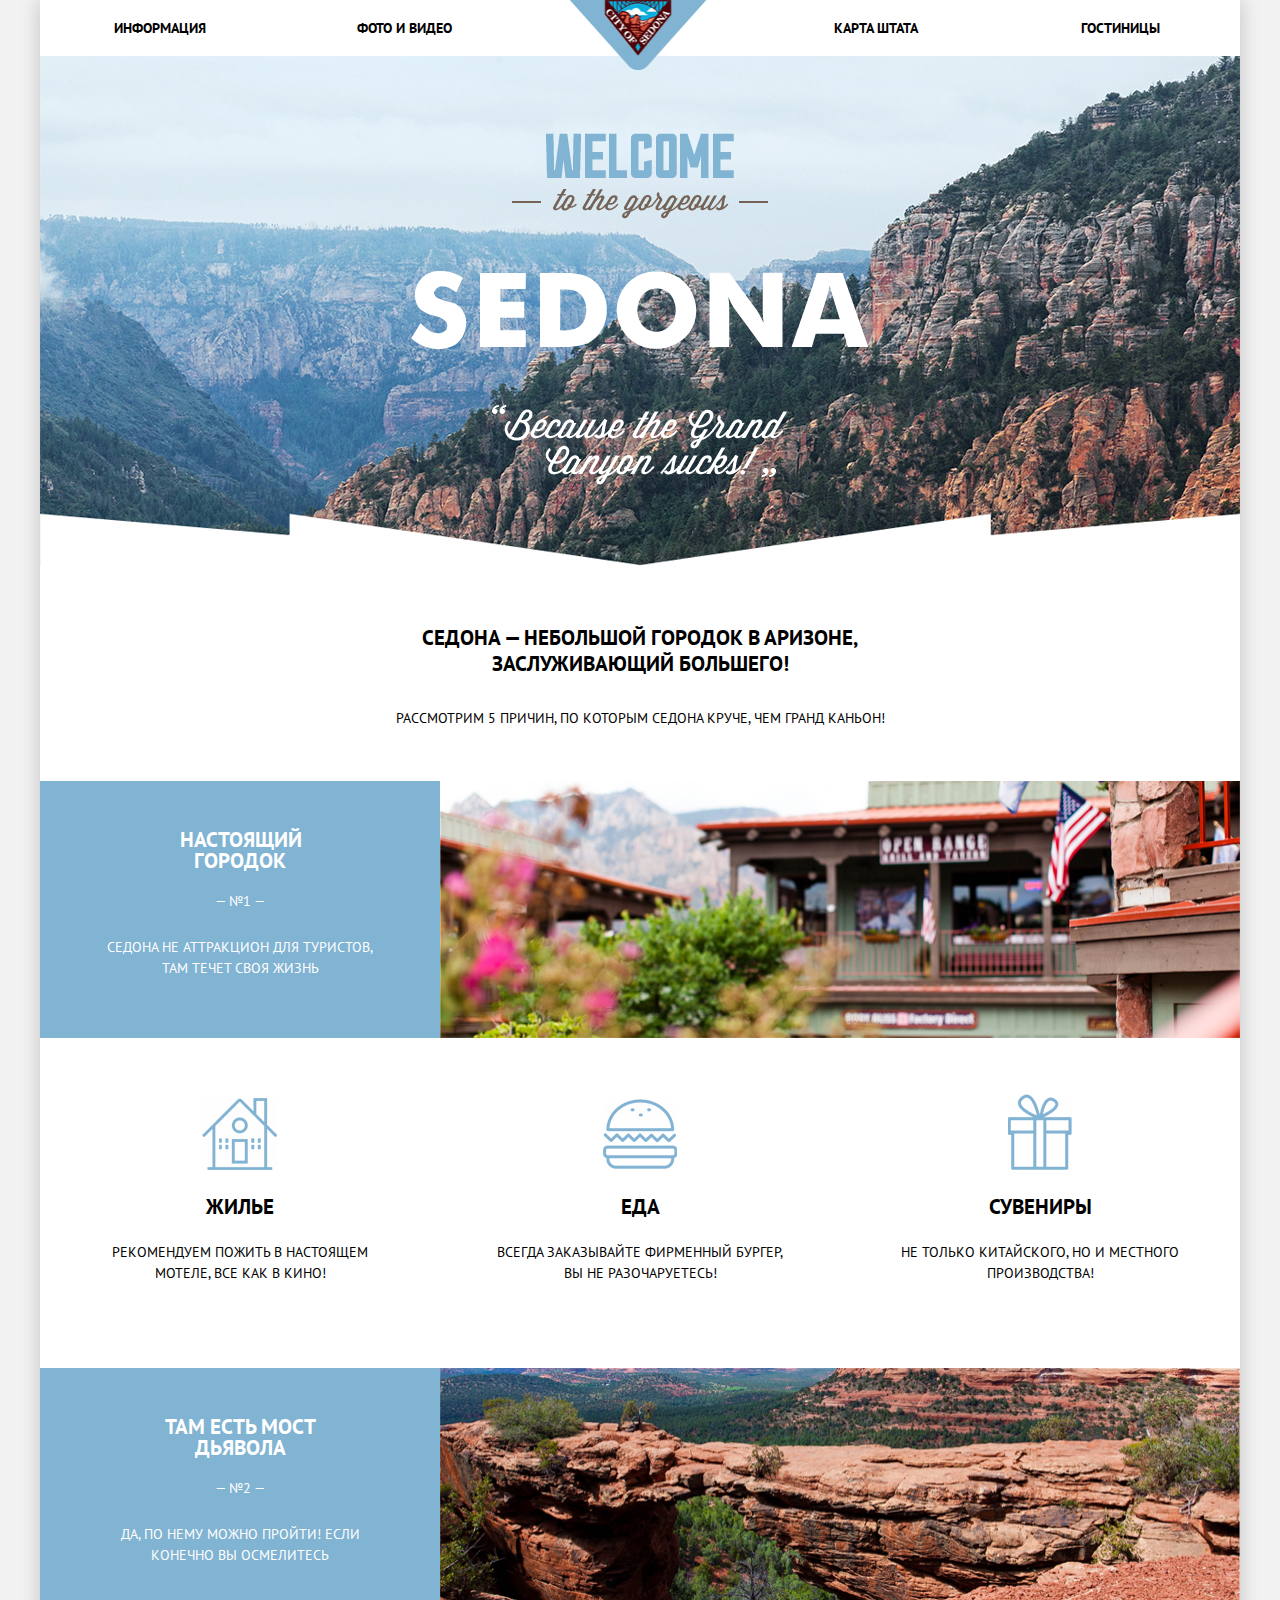
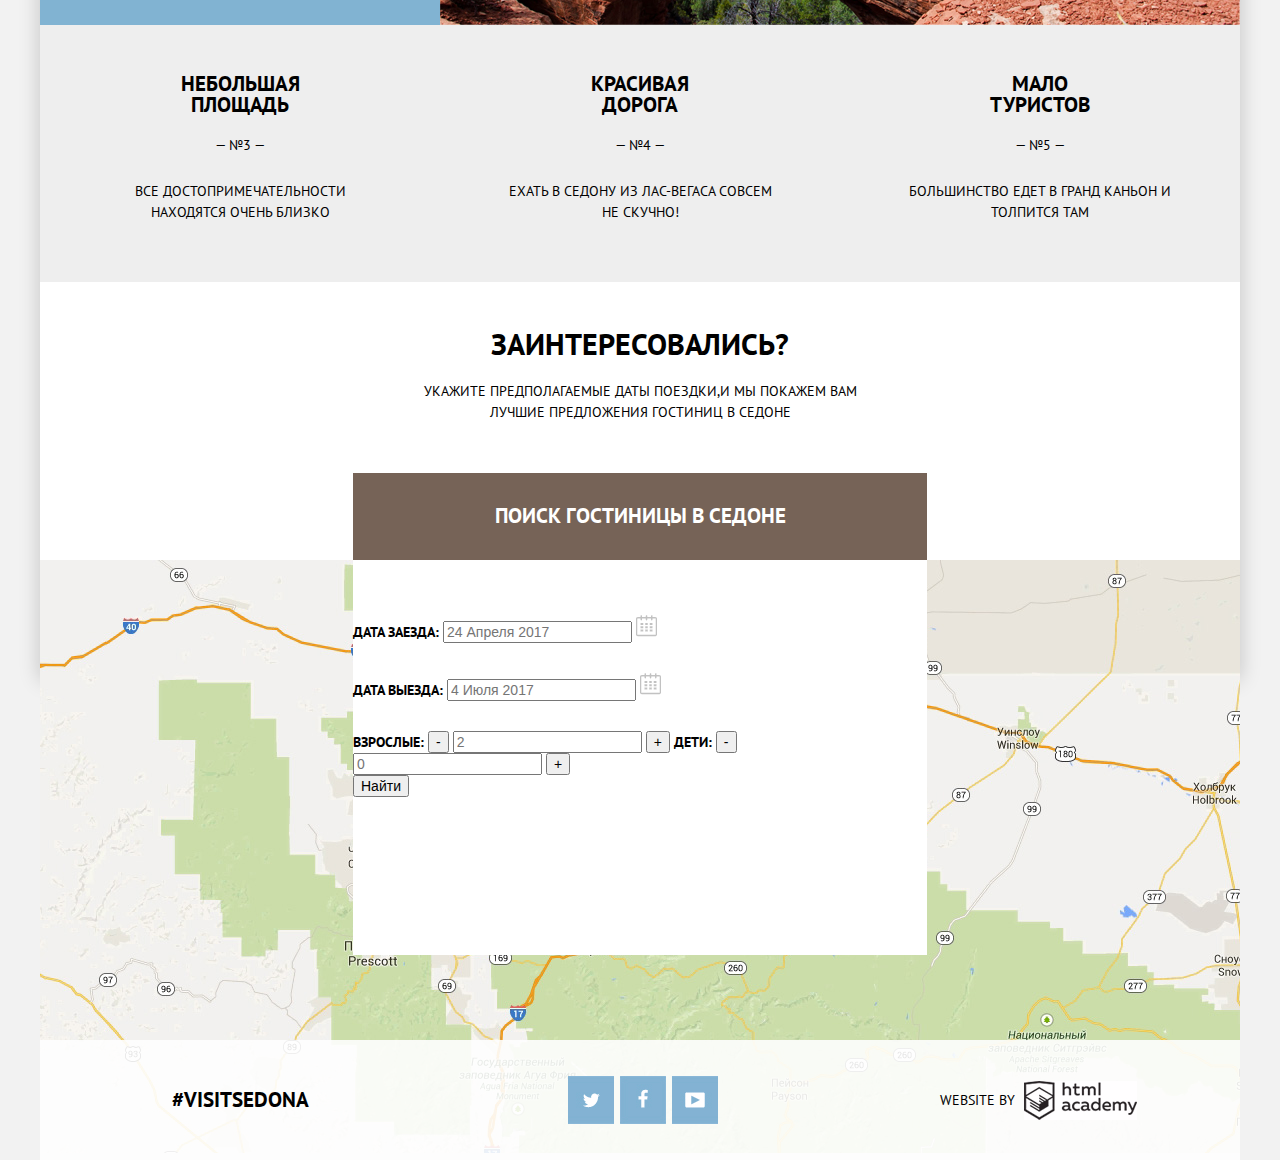
==== index.html @ 5e7f06b6 "Украшательство сайта" ====
<!DOCTYPE html>
<html lang="ru">
  <head>
    <meta charset="utf-8">
    <title>HTML Academy: Седона</title>
    <link href="css/normalize.css" rel="stylesheet">
    <link href="https://fonts.googleapis.com/css?family=PT+Sans:400,700&amp;subset=cyrillic" rel="stylesheet">
    <link href="css/style.css" rel="stylesheet">
  </head>
  <body>
    <main class="main-container">
    <header class="main-header">
      <nav class="main-navigation ">
        <ul>
          <div class="main-navigation-left">
            <li>
              <a href="#">Информация</a>
            </li>
            <li>
              <a href="#">Фото и видео</a>
            </li>
          </div>
          <div class="main-navigation-right">
            <li>
              <a href="#">Карта штата</a>
            </li>
            <li>
              <a href="hotels.html">Гостиницы</a>
            </li>
          </div>
        </ul>
      </nav>
      <div class="index-logo-sedona">
        <img src="img/city-of-sedona.png" width="137" height="70" alt="city of sedona">
      </div>
    </header>
    <main class="container">
      <div class="intro-img">
        <div class="index-intro-img">
          <img class="intro" src="img/index-intro.png" width="458" height="352" alt="Sedona">
        </div>
      </div>
      <div class="index-content-promo">
        <b class="content-promo">Седона — небольшой городок в Аризоне, заслуживающий большего!</b>
        <p class="promo-5reason">Рассмотрим 5 причин, по которым Седона круче, чем гранд каньон!</p>
      </div>
      <div class="index-content-all">
        <section class="index-content-first">
          <div class="content-first">
            <h2 class="content-name-first">Настоящий городок</h2>
            <p class="number">— №1 —</p>
            <p class="content-description-first">Седона не аттракцион для туристов, там течет своя жизнь</p>
          </div>
          <div class="content-first-img">
            <img  class="content-img" src="img/real-city.jpg" width="800" height="257" alt="Real city">
          </div>
        </section>
        <section class="index-content-tourism">
          <div class="index-content housing">
            <h2 class="content-name">Жилье</h2>
            <p class="content-description-tourism">Рекомендуем пожить в настоящем мотеле, все как в кино!</p>
          </div>
          <div class="index-content food">
            <h2 class="content-name">Еда</h2>
            <p class="content-description-tourism">Всегда заказывайте фирменный бургер, вы не разочаруетесь!</p>
          </div>
          <div class="index-content souvenirs">
            <h2 class="content-name">Сувениры</h2>
            <p class="content-description-tourism">Не только китайского, но и местного производства!</p>
          </div>
        </section>
        <section class="index-content-second">
          <div class="content-second">
            <h2 class="content-name-second">там есть мост дьявола</h2>
            <p class="number">— №2 —</p>
            <p class="content-description-second">Да, по нему можно пройти! Если конечно вы осмелитесь</p>
          </div>
          <div class="content-second-img">
            <img  class="content-img" src="img/devils-bridge.jpg" width="800" height="257" alt="Devil's bridge">
          </div>
        </section>
        <section class="index-content-advantages">
          <div class="index-advantages fird">
            <h2 class="content-name-advantages">Небольшая площадь</h2>
            <p class="number">— №3 —</p>
            <p class="content-description-advantages">Все достопримечательности находятся очень близко</p>
          </div>
          <div class="index-advantages fourth">
            <h2 class="content-name-advantages">Красивая дорога</h2>
            <p class="number">— №4 —</p>
            <p class="content-description-advantages">Ехать в Седону из Лас-Вегаса совсем не скучно!</p>
          </div>
          <div class="index-advantages fifth">
            <h2 class="content-name-advantages">Мало туристов</h2>
            <p class="number">— №5 —</p>
            <p class="content-description-advantages">Большинство едет в гранд каньон и толпится там</p>
          </div>
        </section>
      </div>
      <div class="index-content-booking">
        <b class="content-interest">Заинтересовались?</b>
        <p class="date">Укажите предполагаемые даты поездки,и мы покажем вам лучшие предложения гостиниц в седоне</p>
        <div class="opend">
        <a class="btn-search" href="#">Поиск гостиницы в Седоне</a>
        <form class="appointment-form" action="https://echo.htmlacademy.ru" method="post">
          <div class="check-in">
            <label for="check-in-date">Дата заезда:</label>
            <input id="check-in-date" type="text" name="check-in" placeholder="24 Апреля 2017">
            <a class="calendar-chech-in" href=#>
              <img src="img/calendar.png" width="21" height="22" alt="calendar">
            </a>
          </div>
          <div class="departure">
            <label for="date-of-departure">Дата выезда:</label>
            <input id="date-of-departure" type="text" name="departure" placeholder="4 Июля 2017">
            <a class="calendar-departure" href=#>
              <img src="img/calendar.png" width="21" height="22" alt="calendar">
            </a>
          </div>
          <div class="adults-children">
            <label for="adults">Взрослые:</label>
            <button class="btn reduce">-</button>
            <input id="adults" type="text" name="adults" placeholder="2">
            <button class="btn increase">+</button>
            <label for="children">Дети:</label>
            <button class="btn reduce">-</button>
            <input id="children" type="text" name="children" placeholder="0">
            <button class="btn increase">+</button>
          </div>
          <button class="find-hotels" type="submit">Найти</button>
        </form>
      </div>
      </div>
      <div class="map">
        <iframe src="https://www.google.com/maps/embed?pb=!1m18!1m12!1m3!1d249282.08778332322!2d-111.90524353694703!3d34.82307196688206!2m3!1f0!2f0!3f0!3m2!1i1024!2i768!4f13.1!3m3!1m2!1s0x872da132f942b00d%3A0x5548c523fa6c8efd!2z0KHQtdC00L7QvdCwLCDQkNGA0LjQt9C-0L3QsCA4NjMzNiwg0KHQqNCQ!5e0!3m2!1sru!2sru!4v1485246084033"
        width="1200" height="593" style="border:0" allowfullscreen=""></iframe>
      </div>
    </main>
    <footer class="main-footer">
      <div class="main-footer-layout">
        <section class="footer-hashtag">
          <a class="visitsedona" href="#">#visitsedona</a>
        </section>
        <section class="footer-social">
          <a class="social-btn social-btn-tweet" href="#">Твиттер</a>
          <a class="social-btn social-btn-fb" href="#">Фейсбук</a>
          <a class="social-btn social-btn-yt" href="#">Ютюб</a>
        </section>
        <section class="footer-copyright">
          <p class="copyright">WEBSITE BY</p>
          <a class="copyright-logo" href="https://htmlacademy.ru">HTML</a>
       </section>
      </div>
    </footer>
  </main>
  </body>
</html>
---- css/style.css ----
body {
  background-color: #f2f2f2;
  font-size: 14px;
  line-height: 21px;
  color: black;
  font-weight: normal;
  font-family: "PT Sans", "Arial", sans-serif;
  text-transform: uppercase;
}
h2 {
  font-size: 21px;
  line-height: 21px;
  color: black;
  font-weight: bold;
  font-family: "PT Sans", "Arial", sans-serif;
  text-transform: uppercase;
}
h3 {
  font-size: 16px;
  line-height: 21px;
  color: white;
  font-weight: bold;
  font-family: "PT Sans", "Arial", sans-serif;
  text-transform: uppercase;
}
.main-container {
  background-color: #ffffff;
  width: 1200px;
  margin: 0;
  margin-right: auto;
  margin-left: auto;
  box-shadow: 0 0 20px 0 rgba(0, 0, 0, 0.2);
}
.title{
  margin-bottom: 25px;
  margin-top: 0;
  margin-top: 0;
}
.main-header {
  position: relative;
}
.main-navigation ul{
  display: flex;
  list-style-type: none;
  list-style: none;
  margin-top: 0;
  margin-bottom: 0;
  margin-left: -40px;
}

.main-navigation-right {
  margin-left: auto;
}
.main-navigation li {
  display: inline-block;
  font-size: 14px;
  line-height: 26px;
  font-weight: bold;
  vertical-align: top;
}
.main-navigation a {
  display: block;
  padding-top: 15px;
  padding-bottom: 15px;
  color: black;
  text-decoration: none;
  width: 240px;
  text-align: center;
}
.main-navigation a:hover {
  color: #81b3d2;
}
.main-navigation a:focus {
  color: #cacaca;
}
.main-navigation .activ-hotels {
  color: #766357;
}
.index-logo-sedona {
  position: absolute;
  top: 0px;
  left: 530px;
}
.container {
  width: 1200px;
  margin: 0 auto;
  padding: 0 ;
}
.intro-img {
  background: url("../img/background-main.jpg") no-repeat;
    min-height: 510px;
}
.index-intro-img{
  width: 458px;
  margin-left: auto;
  margin-right: auto;
  padding-top: 77px;
}
.index-content-promo {
  background-color: #ffffff;
  width: 1200px;
  text-align: center;
  padding-top: 59px;
  padding-bottom: 50px;
  display: inline-block;
}
.content-promo {
  display: block;
  font-size: 21px;
  line-height: 26px;
  text-align: center;
  width: 440px;
  margin-right: auto;
  margin-left: auto;
  margin-bottom: 28px;
}
.promo-5reason{
  display: block;
  line-height: 26px;
  margin-top: 0;
  margin-bottom: 0;
}
.index-content-first {
  display: flex;
  height: 257px;
}
.content-first {
  background-color: #81b3d2;
  text-align: center;
  color: white;
  width: 400px;
  min-height: 257px;
}
.content-name-first{
  color: white;
  padding-top: 48px;
  padding-bottom: 20px;
  margin-right: 140px;
  margin-left: 140px;
  margin-top: 0;
  margin-bottom: 0;
}
.number {
  margin-top: 0;
  margin-bottom: 0;
}
.content-description-first{
  margin-right: 58px;
  margin-left: 58px;
  padding-top: 25px;
  margin-top: 0;
  margin-bottom: 0;
}
.content-first-img {
  width: 800px;
  }
  .content-img {
  width: 100%;
  height: 100%;
  }
.index-content-tourism {
  display: flex;
  min-height: 330px;
}
.index-content {
 position: relative;
  text-align: center;
  width: 400px;
}

.housing::before {
  content: "";
  position: absolute;
  top: 60px;
  left: 162px;
  width: 75px;
  height: 72px;
  background: url("../img/spritesheet.png") no-repeat;
  background-position: -182px -5px;
}
.food::before {
  content: "";
  position: absolute;
  top: 61px;
  left: 163px;
  width: 74px;
  height: 70px;
  background: url("../img/spritesheet.png") no-repeat;
  background-position: -98px -5px;
}
.souvenirs::before {
  content: "";
  position: absolute;
  top: 56px;
  left: 168px;
  width: 64px;
  height: 76px;
  background: url("../img/spritesheet.png") no-repeat;
  background-position: -241px -87px;
}

.content-name{
  padding-top: 158px;
  margin-top: 0;
  margin-bottom: 0;
}
.content-description-tourism {
  margin-right: 49px;
  margin-left: 49px;
  padding-top: 25px;
  margin-top: 0;
  margin-bottom: 0;
}
.index-content-second {
    display: flex;
    height: 257px;
}
.content-second-img {
  width: 800px;
}
.content-second {
  background-color: #81b3d2;
  color: white;
  text-align: center;
  width: 400px;
  min-height: 257px;
}
.content-name-second {
  color: white;
  padding-top: 48px;
  padding-bottom: 20px;
  margin-right: 123px;
  margin-left: 123px;
  margin-top: 0;
  margin-bottom: 0;
}
.content-description-second {
  margin-right: 48px;
  margin-left: 48px;
  padding-top: 25px;
  margin-top: 0;
  margin-bottom: 0;
}
.index-content-advantages {
  background-color: #eeeeee;
  display: flex;
  min-height: 257px;
}
.index-advantages {
  text-align: center;
  width: 400px;
}
.content-name-advantages {
  margin-right: 140px;
  margin-left: 140px;
  padding-top: 48px;
  padding-bottom: 20px;
  margin-top: 0;
  margin-bottom: 0;
}
.content-description-advantages {
  margin-right: 68px;
  margin-left: 68px;
  padding-top: 25px;
  margin-top: 0;
  margin-bottom: 0;
}
.index-content-booking {
  padding-top: 50px;
  margin-right: auto;
  margin-left: auto;
}
.content-interest {
  text-align: center;
  line-height: 24px;
  display: block;
  font-size: 30px;
  margin-bottom: 25px;
}
.date {
  display: block;
  text-align: center;
  font-size: 14px;
  width: 440px;
  margin-right: auto;
  margin-left: auto;
  margin-top: 0;
  margin-bottom: 0;
}
.opend {
  display: block;
  position: relative;
}
.btn-search {
  display: block;
  font-size: 21px;
  line-height: 26px;
  text-align: center;
  font-weight: bold;
  text-decoration: none;
  background-color: #766357;
  color: white;
  width: 574px;
  min-height: 57px;
  padding-top: 30px;
  margin-right: auto;
  margin-left: auto;
  margin-top: 50px;
}
.appointment-form {
  font-size: 14px;
  font-weight: bold;
  width: 574px;
  min-height: 340px;
  padding-top: 55px;
  position: absolute;
  display: block;
  z-index: 2;
  background-color: white;
  left: 313px;
}
.check-in,
.departure {
  margin-bottom: 30px;
}
.find-hotels{
  margin-bottom: 0;
}
.map{
  background: url("../img/background-map.jpg") no-repeat;
  height: 593px;
  position: absolute;
}
.main-footer {
  background-color: rgba(254, 254, 254, 0.9);
  padding-top: 36px;
  padding-bottom: 36px;
  padding-left: 132px;
  padding-right: 103px;
  position: relative;
  top: 480px;
}
.main-footer-hotels{
  background-color: rgba(254, 254, 254, 0.9);
  padding-top: 36px;
  padding-bottom: 36px;
  padding-left: 132px;
  padding-right: 103px;
}
.main-footer-layout {
  display: flex;
  align-items: center;
}
.footer-hashtag a{
  font-size: 21px;
  line-height: 26px;
  color: black;
  font-weight: bold;
  font-family: "PT Sans", "Arial", sans-serif;
  text-decoration: none;
  text-align: center;
  margin-right: 256px;
}
.footer-social {
  font-size: 0;
}
.social-btn {
  display: inline-block;
  width: 46px;
  height: 48px;
  margin: 0 3px;
  vertical-align: top;
  text-decoration: none;
  background: url("../img/spritesheet.png") no-repeat center;
}
.social-btn-tweet {
 background-position: -174px -203px;
}
.social-btn-fb {
  background-position: -267px -5px;
}
.social-btn-yt {
  background-position: -5px -87px;
}
.social-btn-tweet:hover {
  background-position: -184px -87px;
}
.social-btn-fb:hover {
  background-position: -185px -145px;
}
.social-btn-yt:hover {
  background-position: -5px -145px;
}
.social-btn-tweet:focus {
  background-position: -5px -203px;
}
.social-btn-fb:focus {
  background-position: -61px -203px;
}
.social-btn-yt:focus {
  background-position: -118px -203px;
}
.footer-copyright {
  display: flex;
  font-size: 14px;
  margin-left: auto;
  align-items: center
}
.copyright {
  margin-right: 9px;
  margin-top: 0;
  margin-bottom: 0;
}
.copyright-logo {
  font-size: 0;
  margin-left: auto;
  width: 113px;
  height: 39px;
  vertical-align: top;
  text-decoration: none;
  background: url("../img/spritesheet.png") no-repeat center;
  background-position: -5px -261px;
}
.copyright-logo:hover {
  background-position: -61px -87px;
}
.copyright-logo:focus {
  background-position: -61px -136px;
}
.search-filter {
  display: flex;
  background: url("../img/background-hotels.jpg") no-repeat;
  font-size: 14px;
  color: white;
  height: 187px;
  padding-top: 30px;
}
.search-filter-infrastructure {
  font-size: 14px;
  width: 240px;
  margin-left: 72px;
  margin-right: 0;
  margin-bottom: 20px;
}
.search-filter-type {
  width: 288px;
  padding-left: 15px;
}
.search-filter-cost {
  width: 328px;
  margin-right: 72px;
  margin-left: auto;
}
.field{
  margin-bottom: 23px;
  min-height: 22px;
}
.result-filter {
  display: flex;
  align-items: baseline;
  font-size: 12px;
  padding-top: 30px;
  padding-bottom: 30px;
  border-bottom: 1px solid #e5e5e5;
  padding-left: 72px;
  padding-right: 72px
}
.search-number{
  font-size: 21px;
  line-height: 26px;
  margin-right: 50px;
}
.sorting{
  font-size: 12px;
  line-height: 18px;
  margin-right: 40px;
  margin-top: 0;
  margin-bottom: 0;
}




.search-navigation ul {
  display: flex;
  list-style-type: none;
  list-style: none;
  margin-top: 0;
  margin-bottom: 0;
  margin-left: -40px;
}
.search-navigation li {
  display: inline-block;
  font-size: 12px;
  line-height: 18px;
  vertical-align: top;
  margin-right: 33px;
}
.search-navigation a {
  display: block;
  color: #cacaca;
  text-decoration: none;
  border-bottom: 1px dotted #81b3d2;
  text-align: center;
}
.search-navigation a:focus {
  color: #81b3d2;
  text-decoration: none;
  border-bottom: none;
}
.search-navigation a:hover {
  color: #81b3d2;
  text-decoration: none;
  border-bottom: 1px dotted #81b3d2;
}
.up-down {
    margin-left: auto;
    position: relative;
}
.up-down .filter-up {
position: absolute;
top: -23px;
right: 40px;
border: 6px solid transparent;
border-bottom: 10px solid #cacaca;
}
.up-down .filter-up:hover {
position: absolute;
top: -23px;
right: 40px;
border: 6px solid transparent;
border-bottom: 10px solid #000000;
}
.up-down .filter-up:focus {
position: absolute;
top: -23px;
right: 40px;
border: 6px solid transparent;
border-bottom: 10px solid #81b3d2;
}
.up-down .filter-down {
  position: absolute;
  top: -15px;
  right: 0px;
  border: 6px solid transparent;
  border-top: 10px solid #cacaca;
}
.up-down .filter-down:hover {
  position: absolute;
  top: -15px;
  right: 0px;
  border: 6px solid transparent;
  border-top: 10px solid #000000;
}
.up-down .filter-down:focus {
  position: absolute;
  top: -15px;
  right: 0px;
  border: 6px solid transparent;
  border-top: 10px solid #81b3d2;
}



.hotel,
.motel,
.apartments {
  display: flex;
  align-items: center;
  font-size: 14px;
  padding-top: 30px;
  padding-bottom: 30px;
  border-bottom: 1px solid #e5e5e5;
  padding-left: 72px;
  padding-right: 72px
}
.hotel-img {
  height: 90px;
  margin-right: 30px;
}
.name-type-housing {
  display: block;
  font-family: "PT Sans", "Arial", sans-serif;
  font-size: 21px;
  line-height: 26px;
  font-weight: bold;
  text-decoration: none;
  color: black;
  padding-bottom: 11px;
}
.name-type-housing:hover {
  color: #81b3d2;
  text-decoration: none;
}
.name-type-housing:focus {
  color: #cacaca;
  text-decoration: none;
}
.hotel-information {
  width: 260px;
  font-size: 0;
}
.type-housing,
.cost {
  display: inline-block;
  font-size: 14px;
  line-height: 21px;
  width: 110px;
  margin-right: 6px;
  margin-top: 9px;
  margin-bottom: 9px;
  margin-top: 0;
  margin-bottom: 0;
}
.btn-detail {
  display: inline-block;
  color: white;
  font-size: 14px;
  line-height: 21px;
  background-color: #81b3d2;
  width: 110px;
  height: 23px;
  padding-top: 4px;
  text-align: center;
  margin-right: 6px;
  text-decoration: none;
  vertical-align: bottom;
}
.btn-detail:hover {
  background-color: #669ec0;
  }
.btn-detail:focus {
  color: #94b9d2;
  background-color: #5496bd;
}
.btn-booking {
  display: inline-block;
  color: white;
  font-size: 14px;
  line-height: 21px;
  background-color: #766357;
  width: 142px;
  height: 23px;
  padding-top: 4px;
  text-align: center;
  text-decoration: none;
  vertical-align: bottom;
}
.btn-booking:hover {
  background-color: #604e43;
  text-decoration: none;
}
.btn-booking:focus {
  color: #928a85;
  background-color: #503e33;
  text-decoration: none;
}
.raiting-stars {
  width: 110px;
  margin-left: auto;
}

.raiting-number-stars {
  font-size: 0;
  margin-left: 7px;
  margin-bottom: 46px;
  text-align: right;
  margin: 0;
  margin-bottom: 38px;
  padding: 0;
  list-style: none;
}
.star {
  display: inline-block;
  margin-left: 7px;
  width: 17px;
  height: 17px;
  margin: 0 3px;
  vertical-align: top;
  background: url("../img/spritesheet.png") no-repeat center;
  background-position: -5px -30px;
}
.star:first-child {
  margin-left: 0px;
}
.rating {
  display: inline-block;
  background-color: #f2f2f2;
  width: 110px;
  height: 22px;
  padding-top: 4px;
  margin-bottom: 0;
  margin-top: 0;
  text-align: center;
}
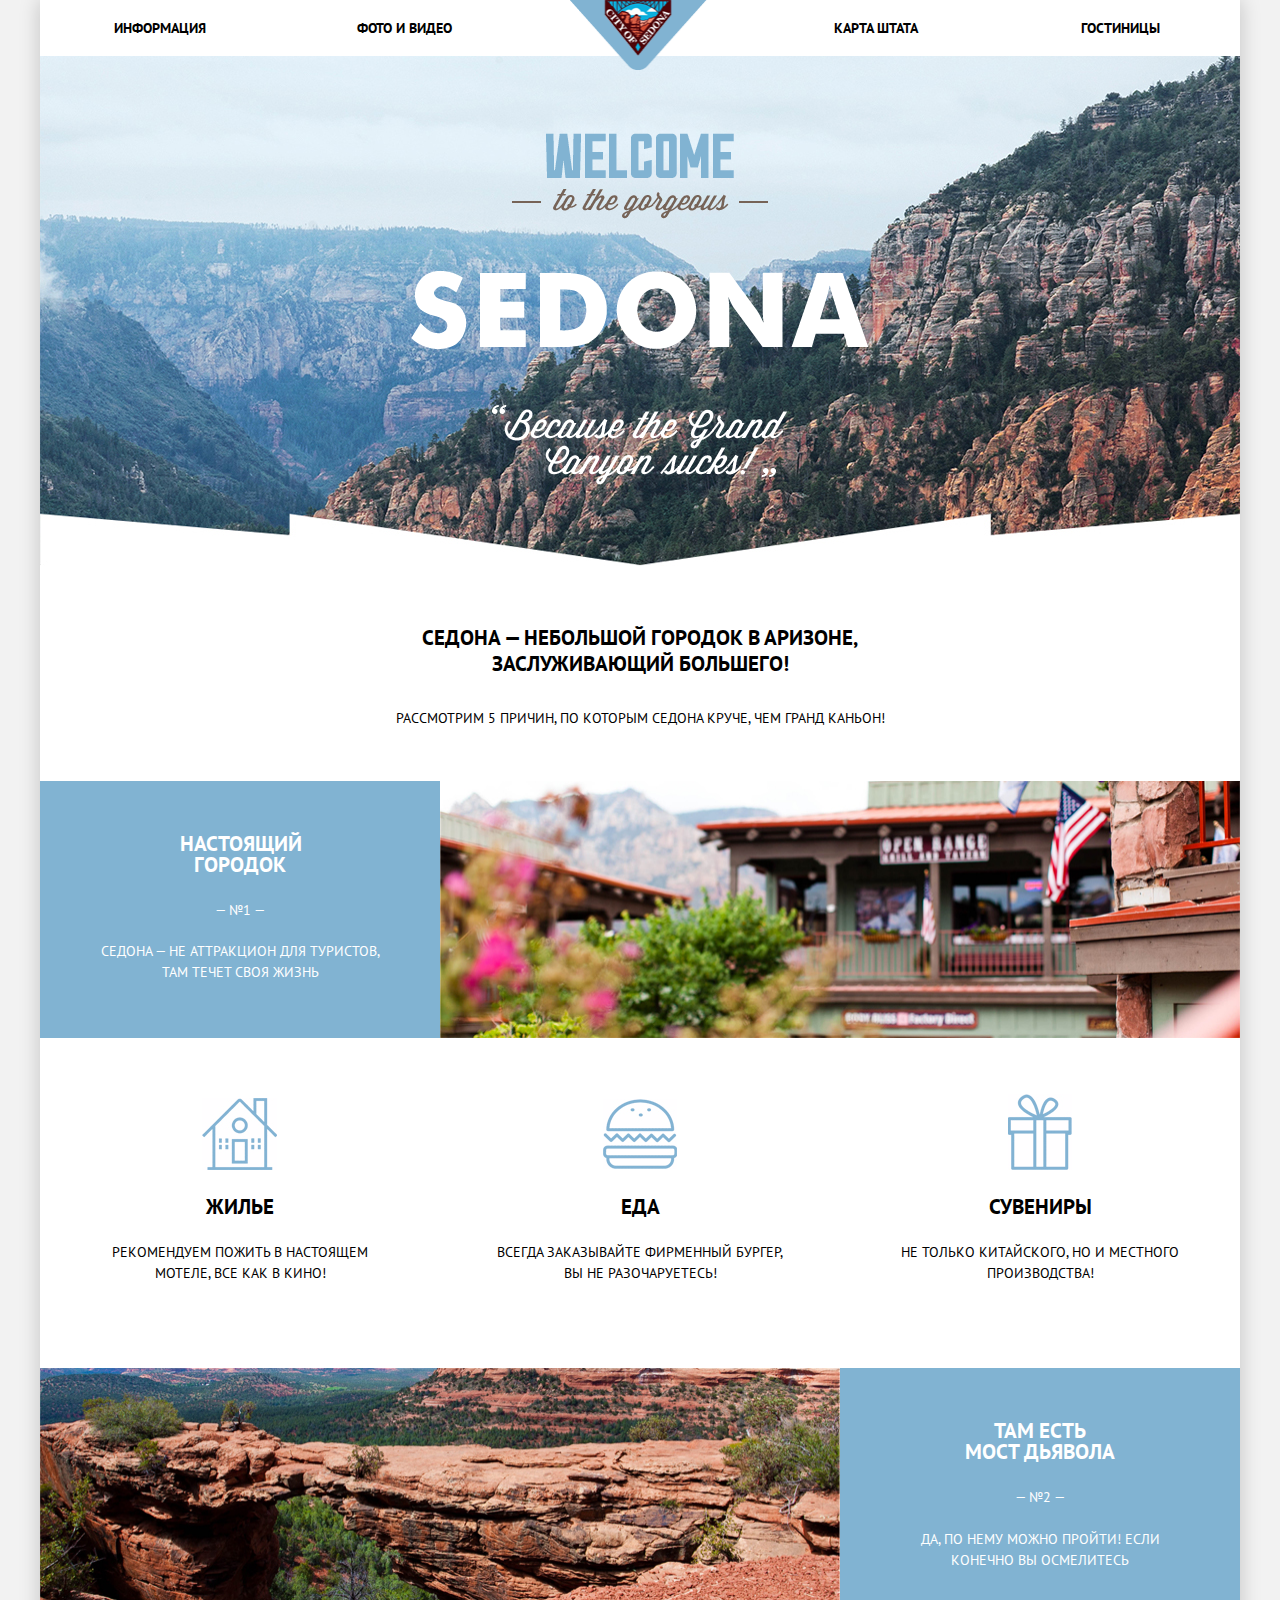
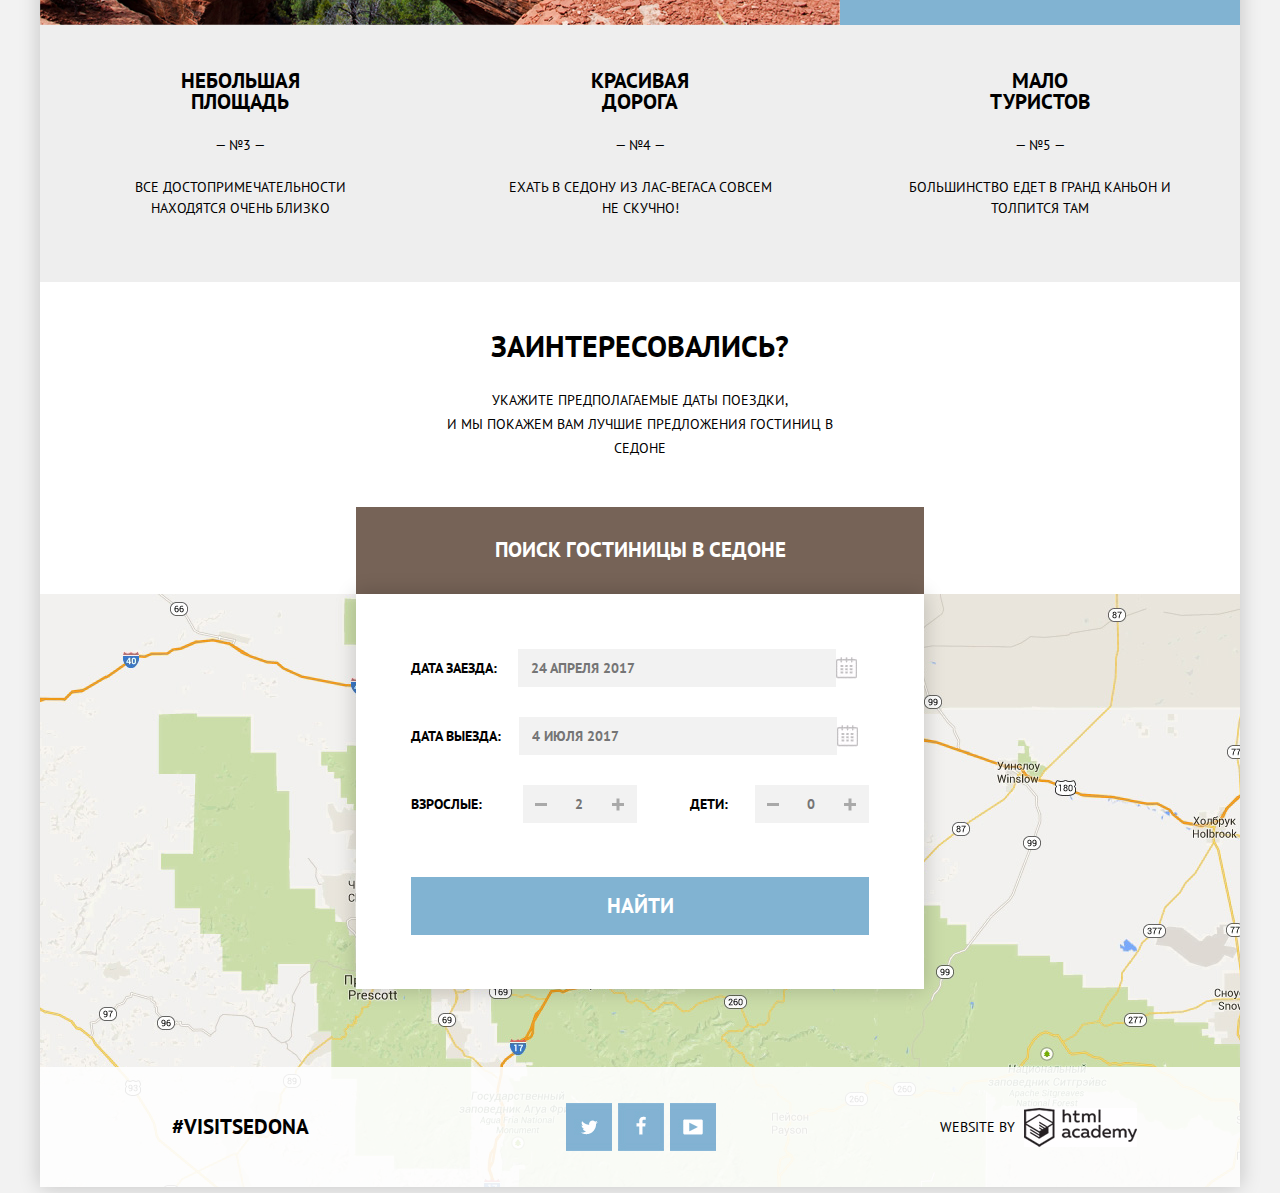
==== commit 556be92c: "Почти завершила оформление двух страниц сайта ( осталось доделать форму на главной странице)" ====
--- a/index.html
+++ b/index.html
@@ -49,7 +49,7 @@
           <div class="content-first">
             <h2 class="content-name-first">Настоящий городок</h2>
             <p class="number">— №1 —</p>
-            <p class="content-description-first">Седона не аттракцион для туристов, там течет своя жизнь</p>
+            <p class="content-description-first">Седона — не аттракцион для туристов, там течет своя жизнь</p>
           </div>
           <div class="content-first-img">
             <img  class="content-img" src="img/real-city.jpg" width="800" height="257" alt="Real city">
@@ -70,13 +70,13 @@
           </div>
         </section>
         <section class="index-content-second">
+          <div class="content-second-img">
+            <img  class="content-img" src="img/devils-bridge.jpg" width="800" height="257" alt="Devil's bridge">
+          </div>
           <div class="content-second">
-            <h2 class="content-name-second">там есть мост дьявола</h2>
+            <h2 class="content-name-second">там есть<br> мост дьявола</h2>
             <p class="number">— №2 —</p>
             <p class="content-description-second">Да, по нему можно пройти! Если конечно вы осмелитесь</p>
-          </div>
-          <div class="content-second-img">
-            <img  class="content-img" src="img/devils-bridge.jpg" width="800" height="257" alt="Devil's bridge">
           </div>
         </section>
         <section class="index-content-advantages">
@@ -99,33 +99,29 @@
       </div>
       <div class="index-content-booking">
         <b class="content-interest">Заинтересовались?</b>
-        <p class="date">Укажите предполагаемые даты поездки,и мы покажем вам лучшие предложения гостиниц в седоне</p>
+        <p class="date">Укажите предполагаемые даты поездки,<br>и мы покажем вам лучшие предложения гостиниц в седоне</p>
         <div class="opend">
         <a class="btn-search" href="#">Поиск гостиницы в Седоне</a>
         <form class="appointment-form" action="https://echo.htmlacademy.ru" method="post">
           <div class="check-in">
             <label for="check-in-date">Дата заезда:</label>
             <input id="check-in-date" type="text" name="check-in" placeholder="24 Апреля 2017">
-            <a class="calendar-chech-in" href=#>
-              <img src="img/calendar.png" width="21" height="22" alt="calendar">
-            </a>
+            <a class="calendar-chech-in" href=#></a>
           </div>
           <div class="departure">
             <label for="date-of-departure">Дата выезда:</label>
-            <input id="date-of-departure" type="text" name="departure" placeholder="4 Июля 2017">
-            <a class="calendar-departure" href=#>
-              <img src="img/calendar.png" width="21" height="22" alt="calendar">
-            </a>
+            <input id="date-of-departure" class="departure" type="text" name="departure" placeholder="4 Июля 2017">
+            <a class="calendar-departure" href=#></a>
           </div>
           <div class="adults-children">
-            <label for="adults">Взрослые:</label>
-            <button class="btn reduce">-</button>
+            <label class="adults" for="adults">Взрослые:</label>
+            <button class="btn reduce"></button>
             <input id="adults" type="text" name="adults" placeholder="2">
-            <button class="btn increase">+</button>
-            <label for="children">Дети:</label>
-            <button class="btn reduce">-</button>
+            <button class="btn increase"></button>
+            <label class="children" for="children">Дети:</label>
+            <button class="btn reduce"></button>
             <input id="children" type="text" name="children" placeholder="0">
-            <button class="btn increase">+</button>
+            <button class="btn increase"></button>
           </div>
           <button class="find-hotels" type="submit">Найти</button>
         </form>
@@ -153,5 +149,6 @@
       </div>
     </footer>
   </main>
+  
   </body>
 </html>
--- a/css/style.css
+++ b/css/style.css
@@ -24,6 +24,7 @@
   text-transform: uppercase;
 }
 .main-container {
+  position: relative;
   background-color: #ffffff;
   width: 1200px;
   margin: 0;
@@ -31,7 +32,7 @@
   margin-left: auto;
   box-shadow: 0 0 20px 0 rgba(0, 0, 0, 0.2);
 }
-.title{
+.title {
   margin-bottom: 25px;
   margin-top: 0;
   margin-top: 0;
@@ -39,7 +40,7 @@
 .main-header {
   position: relative;
 }
-.main-navigation ul{
+.main-navigation ul {
   display: flex;
   list-style-type: none;
   list-style: none;
@@ -73,7 +74,7 @@
 .main-navigation a:focus {
   color: #cacaca;
 }
-.main-navigation .activ-hotels {
+.main-navigation .active a {
   color: #766357;
 }
 .index-logo-sedona {
@@ -114,7 +115,7 @@
   margin-left: auto;
   margin-bottom: 28px;
 }
-.promo-5reason{
+.promo-5reason {
   display: block;
   line-height: 26px;
   margin-top: 0;
@@ -122,7 +123,6 @@
 }
 .index-content-first {
   display: flex;
-  height: 257px;
 }
 .content-first {
   background-color: #81b3d2;
@@ -131,10 +131,10 @@
   width: 400px;
   min-height: 257px;
 }
-.content-name-first{
+.content-name-first {
   color: white;
-  padding-top: 48px;
-  padding-bottom: 20px;
+  padding-top: 52px;
+  padding-bottom: 25px;
   margin-right: 140px;
   margin-left: 140px;
   margin-top: 0;
@@ -144,15 +144,16 @@
   margin-top: 0;
   margin-bottom: 0;
 }
-.content-description-first{
+.content-description-first {
   margin-right: 58px;
   margin-left: 58px;
-  padding-top: 25px;
+  padding-top: 20px;
   margin-top: 0;
   margin-bottom: 0;
 }
 .content-first-img {
   width: 800px;
+  height: 257px;
   }
   .content-img {
   width: 100%;
@@ -167,7 +168,6 @@
   text-align: center;
   width: 400px;
 }
-
 .housing::before {
   content: "";
   position: absolute;
@@ -198,7 +198,6 @@
   background: url("../img/spritesheet.png") no-repeat;
   background-position: -241px -87px;
 }
-
 .content-name{
   padding-top: 158px;
   margin-top: 0;
@@ -212,11 +211,11 @@
   margin-bottom: 0;
 }
 .index-content-second {
-    display: flex;
-    height: 257px;
+  display: flex;
 }
 .content-second-img {
   width: 800px;
+  height: 257px;
 }
 .content-second {
   background-color: #81b3d2;
@@ -227,8 +226,8 @@
 }
 .content-name-second {
   color: white;
-  padding-top: 48px;
-  padding-bottom: 20px;
+  padding-top: 52px;
+  padding-bottom: 25px;
   margin-right: 123px;
   margin-left: 123px;
   margin-top: 0;
@@ -237,7 +236,7 @@
 .content-description-second {
   margin-right: 48px;
   margin-left: 48px;
-  padding-top: 25px;
+  padding-top: 21px;
   margin-top: 0;
   margin-bottom: 0;
 }
@@ -253,20 +252,20 @@
 .content-name-advantages {
   margin-right: 140px;
   margin-left: 140px;
-  padding-top: 48px;
-  padding-bottom: 20px;
+  padding-top: 45px;
+  padding-bottom: 23px;
   margin-top: 0;
   margin-bottom: 0;
 }
 .content-description-advantages {
   margin-right: 68px;
   margin-left: 68px;
-  padding-top: 25px;
+  padding-top: 21px;
   margin-top: 0;
   margin-bottom: 0;
 }
 .index-content-booking {
-  padding-top: 50px;
+  padding-top: 52px;
   margin-right: auto;
   margin-left: auto;
 }
@@ -275,12 +274,13 @@
   line-height: 24px;
   display: block;
   font-size: 30px;
-  margin-bottom: 25px;
+  margin-bottom: 30px;
 }
 .date {
   display: block;
   text-align: center;
   font-size: 14px;
+  line-height: 24px;
   width: 440px;
   margin-right: auto;
   margin-left: auto;
@@ -300,36 +300,151 @@
   text-decoration: none;
   background-color: #766357;
   color: white;
-  width: 574px;
+  width: 568px;
   min-height: 57px;
   padding-top: 30px;
   margin-right: auto;
   margin-left: auto;
-  margin-top: 50px;
+  margin-top: 47px;
 }
 .appointment-form {
   font-size: 14px;
   font-weight: bold;
-  width: 574px;
-  min-height: 340px;
+  width: 458px;
+  height: 340px;
   padding-top: 55px;
   position: absolute;
   display: block;
   z-index: 2;
   background-color: white;
-  left: 313px;
+  left: 316px;
+  padding-left: 55px;
+  padding-right: 55px;
+  box-shadow: 0 0 20px 0 rgba(0, 0, 0, 0.2);
+}
+.appointment-form input[type="text"] {
+  font-size: 14px;
+  line-height: 26px;
+  font-weight: bold;
+  font-family: "PT Sans", "Arial", sans-serif;
+  color: #000000;
+  text-transform: uppercase;
+  height: 26px;
+  width: 303px;
+  margin: 0;
+  padding-top: 6px;
+  padding-bottom: 6px;
+  padding-left: 13px;
+  background-color: #f2f2f2;
+  border: none;
+}
+.appointment-form input[type="text"]:hover {
+  color: #000000;
+  background-color: #ebebeb;
+}
+.appointment-form input[type="text"]:focus {
+  color: #000000;
+  background-color: #ffffff;
+}
+.appointment-form .adults-children input {
+  width: 38px;
+  padding-left: 0;
+  text-align: center;
+}
+
+.calendar-departure,
+.calendar-chech-in {
+  display: inline-block;
+  width: 21px;
+  height: 22px;
+  margin: 0;
+  vertical-align: top;
+  background: url("../img/spritesheet.png") no-repeat center;
+  background-position: -5px -5px;
 }
 .check-in,
 .departure {
   margin-bottom: 30px;
-}
-.find-hotels{
-  margin-bottom: 0;
-}
-.map{
+  display: flex;
+  align-items: center;
+}
+.appointment-form .check-in label {
+  margin-right: 21px;
+}
+.appointment-form .departure label {
+  margin-right: 18px;
+}
+.appointment-form .adults-children{
+  display: flex;
+  align-items: center;
+  margin-bottom: 54px;
+}
+.appointment-form .adults {
+  margin-right: 41px;
+}
+.appointment-form .children {
+  margin-left: 53px;
+  margin-right: 27px;
+}
+.appointment-form .btn {
+  border: none;
+  height: 38px;
+  width: 38px;
+  background-color: #f2f2f2;
+  color: #a9a9a9;
+  font-weight: bold;
+  cursor: pointer;
+  position: relative;
+}
+  .appointment-form .increase::before,
+  .appointment-form .increase::after {
+  content: "";
+  position: absolute;
+  width: 12px;
+  height: 3px;
+  background-color: #a9a9a9;
+  left: 12px;
+  top: 18px;
+}
+.appointment-form .increase::after {
+  transform: rotate(90deg);
+}
+.appointment-form .reduce::before {
+  content: "";
+  position: absolute;
+  width: 12px;
+  height: 3px;
+  background-color: #a9a9a9;
+  left: 12px;
+  top: 18px;
+}
+
+.appointment-form .find-hotels {
+  display: block;
+  font-size: 21px;
+  line-height: 26px;
+  font-family: "PT Sans", "Arial", sans-serif;
+  text-transform: uppercase;
+  border: none;
+  text-align: center;
+  font-weight: bold;
+  text-decoration: none;
+  background-color: #81b3d2;
+  color: white;
+  width: 458px;
+  min-height: 58px;
+  cursor: pointer;
+}
+.appointment-form .find-hotels:hover {
+  background-color: #669ec0;
+}
+.appointment-form .find-hotels:focus {
+  background-color: #5496bd;
+  color: #85b0cd;
+}
+.map {
   background: url("../img/background-map.jpg") no-repeat;
   height: 593px;
-  position: absolute;
 }
 .main-footer {
   background-color: rgba(254, 254, 254, 0.9);
@@ -337,10 +452,11 @@
   padding-bottom: 36px;
   padding-left: 132px;
   padding-right: 103px;
-  position: relative;
-  top: 480px;
-}
-.main-footer-hotels{
+  position: absolute;
+  bottom: 0;
+  width: 965px;
+}
+.main-footer-hotels {
   background-color: rgba(254, 254, 254, 0.9);
   padding-top: 36px;
   padding-bottom: 36px;
@@ -351,7 +467,7 @@
   display: flex;
   align-items: center;
 }
-.footer-hashtag a{
+.footer-hashtag a {
   font-size: 21px;
   line-height: 26px;
   color: black;
@@ -359,7 +475,7 @@
   font-family: "PT Sans", "Arial", sans-serif;
   text-decoration: none;
   text-align: center;
-  margin-right: 256px;
+  margin-right: 254px;
 }
 .footer-social {
   font-size: 0;
@@ -432,8 +548,16 @@
   background: url("../img/background-hotels.jpg") no-repeat;
   font-size: 14px;
   color: white;
-  height: 187px;
-  padding-top: 30px;
+  height: 190px;
+  padding-top: 27px;
+}
+.search-filter input[type="checkbox"] {
+  display: none;
+}
+.search-filter-infrastructure label,
+ .search-filter-type label{
+  margin-left: 40px;
+  cursor: pointer;
 }
 .search-filter-infrastructure {
   font-size: 14px;
@@ -442,6 +566,88 @@
   margin-right: 0;
   margin-bottom: 20px;
 }
+.search-filter .field {
+  position: relative;
+
+}
+.search-filter-infrastructure input[type="checkbox"] + .checkbox-indicator,
+.search-filter-type input[type="checkbox"] + .checkbox-indicator {
+  position: absolute;
+  top: -3px;
+  left: 0;
+  width: 18px;
+  height: 18px;
+  border: 3px solid #ffffff;
+  border-radius: 5px;
+  cursor: pointer;
+}
+
+.search-filter .field input[type="checkbox"]:checked + .checkbox-indicator::before {
+  content: "";
+  position: absolute;
+  top: 7px;
+  left: 1px;
+  width: 11px;
+  height: 6px;
+  background-color: #ffffff;
+}
+.search-filter .field input[type="checkbox"]:checked + .checkbox-indicator::after {
+  content: "";
+  position: absolute;
+  top: 4px;
+  left: 4px;
+  width: 23px;
+  height: 6px;
+  background-color: #ffffff;
+}
+.search-filter .field input[type="checkbox"]:checked + .checkbox-indicator::before {
+  transform: rotate(45deg);
+}
+.search-filter .field input[type="checkbox"]:checked + .checkbox-indicator::after {
+  transform: rotate(-45deg);
+}
+.search-filter input[type="checkbox"] + .disabled {
+  position: absolute;
+  top: -3px;
+  left: 0;
+  width: 18px;
+  height: 18px;
+  border: 3px solid #6a6a6a;
+  border-radius: 5px;
+}
+.search-filter input[type="checkbox"] + .disabled-checked {
+  position: absolute;
+  top: -3px;
+  left: 0;
+  width: 18px;
+  height: 18px;
+  border: 3px solid #6a6a6a;
+  border-radius: 5px;
+}
+.search-filter .field input[type="checkbox"]:checked + .disabled-checked::before {
+  content: "";
+  position: absolute;
+  top: 7px;
+  left: 1px;
+  width: 11px;
+  height: 6px;
+  background-color: #6a6a6a;
+}
+.search-filter .field input[type="checkbox"]:checked + .disabled-checked::after {
+  content: "";
+  position: absolute;
+  top: 4px;
+  left: 4px;
+  width: 23px;
+  height: 6px;
+  background-color: #6a6a6a;
+}
+.search-filter .field input[type="checkbox"]:checked + .disabled-checked::before {
+  transform: rotate(45deg);
+}
+.search-filter .field input[type="checkbox"]:checked + .disabled-checked::after {
+  transform: rotate(-45deg);
+}
 .search-filter-type {
   width: 288px;
   padding-left: 15px;
@@ -451,7 +657,98 @@
   margin-right: 72px;
   margin-left: auto;
 }
-.field{
+.price {
+  margin-bottom: 10px;
+}
+.price-controls {
+  position: relative;
+  height: 32px;
+  margin-bottom: 20px;
+  font-size: 0;
+  border: 2px solid #ffffff;
+  border-radius: 2px;
+}
+.price-controls::after {
+  content: "";
+  position: absolute;
+  top: 50%;
+  left: 50%;
+  width: 2px;
+  height: 22px;
+  background: #ffffff;
+  transform: translate(-50%, -50%);
+}
+.price-controls label {
+  display: inline-block;
+  font-size: 14px;
+  line-height: 32px;
+  vertical-align: top;
+  cursor: pointer;
+}
+.price-controls .min-price,
+.price-controls .max-price {
+  width: 90px;
+  padding-left: 65px;
+}
+.price-controls input {
+  width: 50px;
+  margin: 0;
+  color: inherit;
+  font: inherit;
+  background: none;
+  border: none;
+}
+.range-controls {
+  position: relative;
+  margin-bottom: 32px;
+}
+.range-controls .scale {
+  height: 2px;
+  background: rgba(255, 255, 255, 0.3);
+}
+.range-controls .bar {
+  width: 80%;
+  height: 2px;
+  background: #ffffff;
+}
+.range-toggle {
+  position: absolute;
+  top: -9px;
+  width: 4px;
+  height: 4px;
+  background: #ababab;
+  border: 8px solid #ffffff;
+  border-radius: 50%;
+  box-shadow: 0 2px 1px 0 rgba(0, 1, 1, 0.2);
+  cursor: pointer;
+}
+.range-toggle:hover {
+  background: #1c4f80;
+}
+.range-toggle-min {
+  left: 0;
+}
+.range-toggle-max {
+  left: 80%;
+}
+.btn-transparent {
+  display: block;
+  margin: 0 auto;
+  padding: 6px 31px;
+  font-size: 14px;
+  line-height: 20px;
+  color: #ffffff;
+  text-transform: uppercase;
+  background: transparent;
+  border: 2px solid #ffffff;
+  border-radius: 2px;
+  cursor: pointer;
+}
+.btn-transparent:hover {
+  color: #000000;
+  background: #ffffff;
+}
+.field {
   margin-bottom: 23px;
   min-height: 22px;
 }
@@ -465,22 +762,18 @@
   padding-left: 72px;
   padding-right: 72px
 }
-.search-number{
+.search-number {
   font-size: 21px;
   line-height: 26px;
   margin-right: 50px;
 }
-.sorting{
+.sorting {
   font-size: 12px;
   line-height: 18px;
   margin-right: 40px;
   margin-top: 0;
   margin-bottom: 0;
 }
-
-
-
-
 .search-navigation ul {
   display: flex;
   list-style-type: none;
@@ -514,47 +807,48 @@
   border-bottom: 1px dotted #81b3d2;
 }
 .up-down {
-    margin-left: auto;
-    position: relative;
+  margin-left: auto;
+  position: relative;
 }
 .up-down .filter-up {
-position: absolute;
-top: -23px;
-right: 40px;
-border: 6px solid transparent;
-border-bottom: 10px solid #cacaca;
-}
+  position: absolute;
+  top: -15px;
+  right: 24px;
+  border: 6px solid transparent;
+  border-bottom: 10px solid #cacaca;
+}
+
 .up-down .filter-up:hover {
-position: absolute;
-top: -23px;
-right: 40px;
-border: 6px solid transparent;
-border-bottom: 10px solid #000000;
+  position: absolute;
+  top: -15px;
+  right: 24px;
+  border: 6px solid transparent;
+  border-bottom: 10px solid #000000;
 }
 .up-down .filter-up:focus {
-position: absolute;
-top: -23px;
-right: 40px;
-border: 6px solid transparent;
-border-bottom: 10px solid #81b3d2;
+  position: absolute;
+  top: -15px;
+  right: 24px;
+  border: 6px solid transparent;
+  border-bottom: 10px solid #81b3d2;
 }
 .up-down .filter-down {
   position: absolute;
-  top: -15px;
+  top: -10px;
   right: 0px;
   border: 6px solid transparent;
   border-top: 10px solid #cacaca;
 }
 .up-down .filter-down:hover {
   position: absolute;
-  top: -15px;
+  top: -10px;
   right: 0px;
   border: 6px solid transparent;
   border-top: 10px solid #000000;
 }
 .up-down .filter-down:focus {
   position: absolute;
-  top: -15px;
+  top: -10px;
   right: 0px;
   border: 6px solid transparent;
   border-top: 10px solid #81b3d2;
@@ -586,7 +880,7 @@
   font-weight: bold;
   text-decoration: none;
   color: black;
-  padding-bottom: 11px;
+  margin-bottom: 3px;
 }
 .name-type-housing:hover {
   color: #81b3d2;
@@ -598,6 +892,7 @@
 }
 .hotel-information {
   width: 260px;
+  min-height: 90px;
   font-size: 0;
 }
 .type-housing,
@@ -611,6 +906,7 @@
   margin-bottom: 9px;
   margin-top: 0;
   margin-bottom: 0;
+  margin-bottom: 13px;
 }
 .btn-detail {
   display: inline-block;
@@ -657,28 +953,27 @@
 }
 .raiting-stars {
   width: 110px;
+  min-height: 90px;
   margin-left: auto;
 }
 
 .raiting-number-stars {
   font-size: 0;
   margin-left: 7px;
-  margin-bottom: 46px;
   text-align: right;
   margin: 0;
-  margin-bottom: 38px;
+  margin-bottom: 41px;
   padding: 0;
   list-style: none;
 }
 .star {
   display: inline-block;
-  margin-left: 7px;
   width: 17px;
   height: 17px;
-  margin: 0 3px;
+  margin-left: 7px;
   vertical-align: top;
   background: url("../img/spritesheet.png") no-repeat center;
-  background-position: -5px -30px;
+  background-position: -5px -40px;
 }
 .star:first-child {
   margin-left: 0px;
@@ -693,3 +988,23 @@
   margin-top: 0;
   text-align: center;
 }
+#psd {
+	/* Позиционируем макет */
+	position: absolute;
+	top: 0;
+	left: 50%;
+	margin: 0 0 0 -640px;
+
+	/* Делаем его полупрозрачным */
+	opacity: .5;
+
+	/* Оставляем возможность взаимодействия с элементами */
+	pointer-events: none;
+
+	/* Инвертируем изображение в вашем любимом -webkit (-blink) браузере */
+	-webkit-filter: invert(100%);
+	}
+body:hover #psd {
+	/* Прячем картинку при наведении */
+	opacity: 0;
+	}
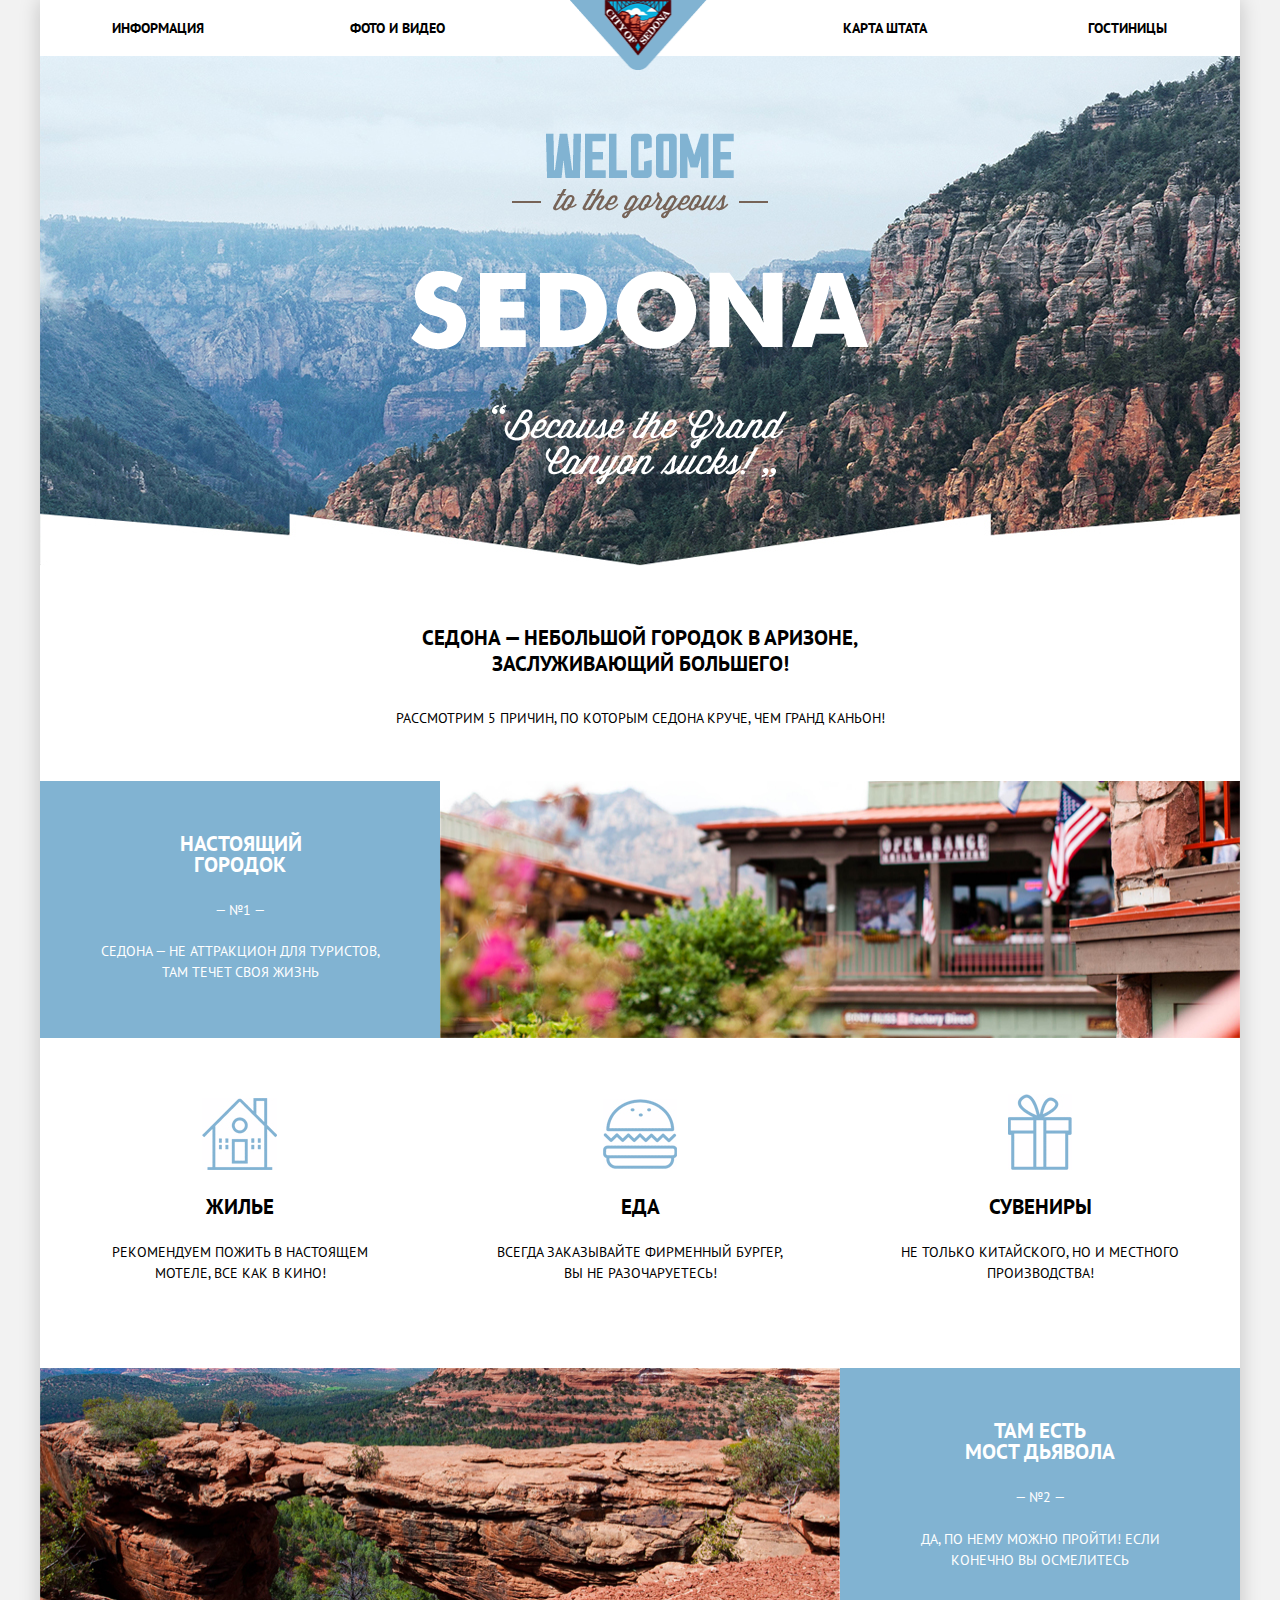
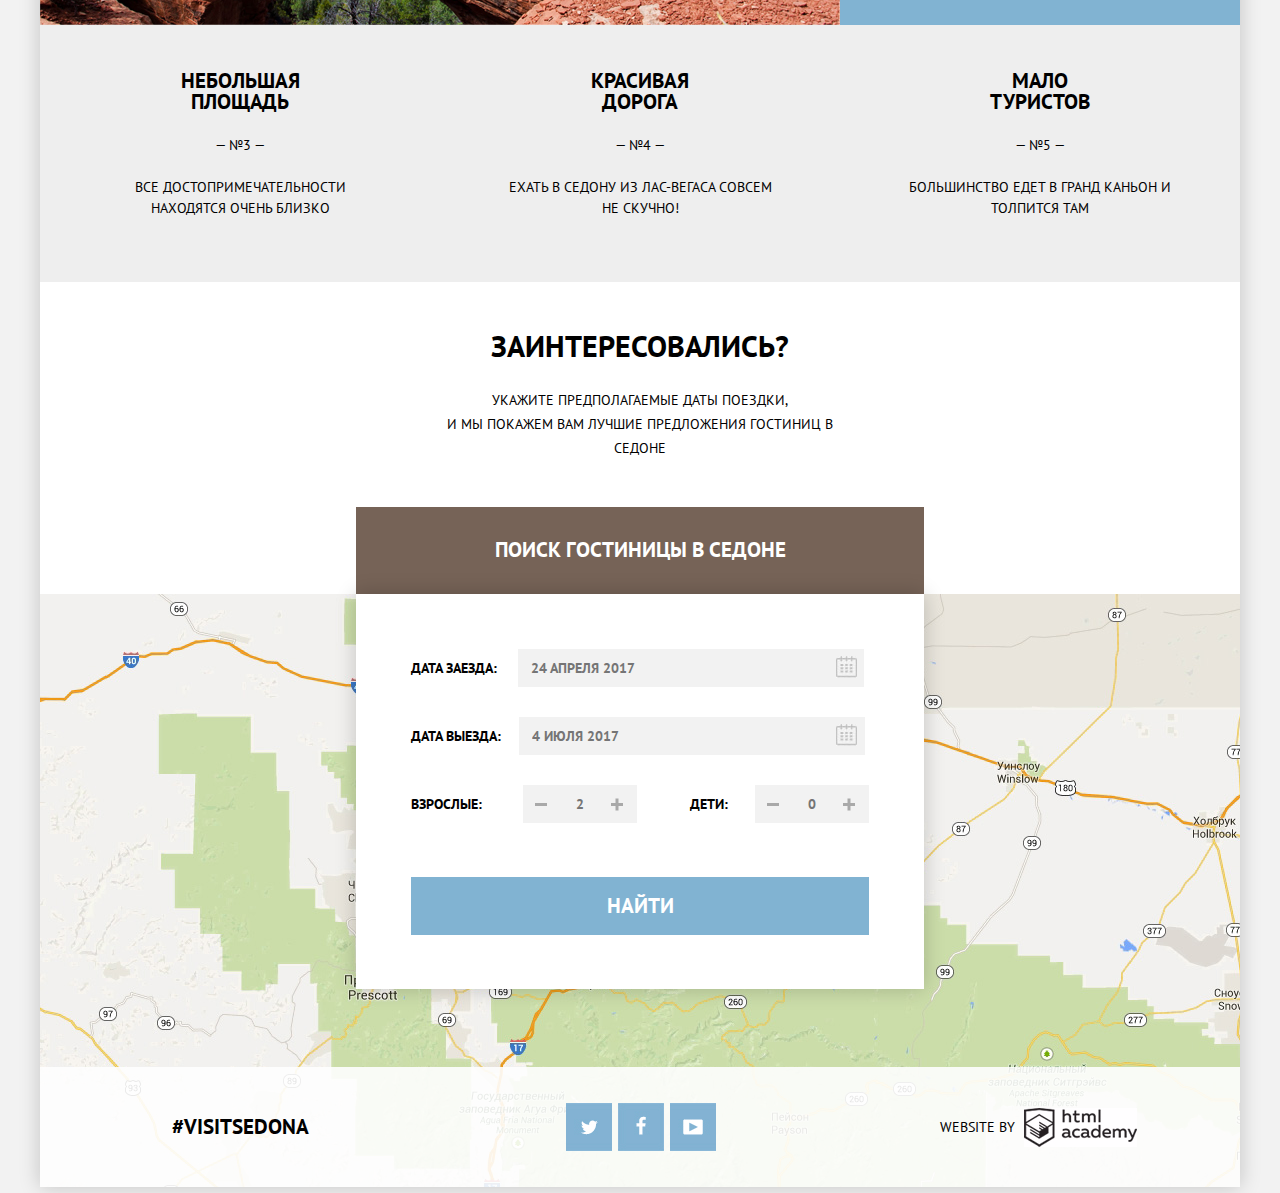
==== commit 2ef7a9ff: "Исправила ошибки в стилях. Оптимизировала запись стилей" ====
--- a/index.html
+++ b/index.html
@@ -8,147 +8,142 @@
     <link href="css/style.css" rel="stylesheet">
   </head>
   <body>
-    <main class="main-container">
-    <header class="main-header">
-      <nav class="main-navigation ">
-        <ul>
-          <div class="main-navigation-left">
-            <li>
+    <div class="main-container">
+      <header class="main-header">
+        <nav class="main-navigation ">
+          <ul>
+            <li class="information">
               <a href="#">Информация</a>
             </li>
-            <li>
+            <li class="photo">
               <a href="#">Фото и видео</a>
             </li>
-          </div>
-          <div class="main-navigation-right">
-            <li>
+            <li class="map-state">
               <a href="#">Карта штата</a>
             </li>
-            <li>
+            <li class="hotels">
               <a href="hotels.html">Гостиницы</a>
             </li>
+          </ul>
+        </nav>
+        <div class="index-logo-sedona">
+          <img src="img/city-of-sedona.png" width="137" height="70" alt="city of sedona">
+        </div>
+      </header>
+      <main class="container">
+        <div class="intro-img">
+          <div class="index-intro-img">
+            <img class="intro" src="img/index-intro.png" width="458" height="352" alt="Sedona">
           </div>
-        </ul>
-      </nav>
-      <div class="index-logo-sedona">
-        <img src="img/city-of-sedona.png" width="137" height="70" alt="city of sedona">
-      </div>
-    </header>
-    <main class="container">
-      <div class="intro-img">
-        <div class="index-intro-img">
-          <img class="intro" src="img/index-intro.png" width="458" height="352" alt="Sedona">
         </div>
-      </div>
-      <div class="index-content-promo">
-        <b class="content-promo">Седона — небольшой городок в Аризоне, заслуживающий большего!</b>
-        <p class="promo-5reason">Рассмотрим 5 причин, по которым Седона круче, чем гранд каньон!</p>
-      </div>
-      <div class="index-content-all">
-        <section class="index-content-first">
-          <div class="content-first">
-            <h2 class="content-name-first">Настоящий городок</h2>
-            <p class="number">— №1 —</p>
-            <p class="content-description-first">Седона — не аттракцион для туристов, там течет своя жизнь</p>
-          </div>
-          <div class="content-first-img">
-            <img  class="content-img" src="img/real-city.jpg" width="800" height="257" alt="Real city">
-          </div>
-        </section>
-        <section class="index-content-tourism">
-          <div class="index-content housing">
-            <h2 class="content-name">Жилье</h2>
-            <p class="content-description-tourism">Рекомендуем пожить в настоящем мотеле, все как в кино!</p>
-          </div>
-          <div class="index-content food">
-            <h2 class="content-name">Еда</h2>
-            <p class="content-description-tourism">Всегда заказывайте фирменный бургер, вы не разочаруетесь!</p>
-          </div>
-          <div class="index-content souvenirs">
-            <h2 class="content-name">Сувениры</h2>
-            <p class="content-description-tourism">Не только китайского, но и местного производства!</p>
-          </div>
-        </section>
-        <section class="index-content-second">
-          <div class="content-second-img">
-            <img  class="content-img" src="img/devils-bridge.jpg" width="800" height="257" alt="Devil's bridge">
-          </div>
-          <div class="content-second">
-            <h2 class="content-name-second">там есть<br> мост дьявола</h2>
-            <p class="number">— №2 —</p>
-            <p class="content-description-second">Да, по нему можно пройти! Если конечно вы осмелитесь</p>
-          </div>
-        </section>
-        <section class="index-content-advantages">
-          <div class="index-advantages fird">
-            <h2 class="content-name-advantages">Небольшая площадь</h2>
-            <p class="number">— №3 —</p>
-            <p class="content-description-advantages">Все достопримечательности находятся очень близко</p>
-          </div>
-          <div class="index-advantages fourth">
-            <h2 class="content-name-advantages">Красивая дорога</h2>
-            <p class="number">— №4 —</p>
-            <p class="content-description-advantages">Ехать в Седону из Лас-Вегаса совсем не скучно!</p>
-          </div>
-          <div class="index-advantages fifth">
-            <h2 class="content-name-advantages">Мало туристов</h2>
-            <p class="number">— №5 —</p>
-            <p class="content-description-advantages">Большинство едет в гранд каньон и толпится там</p>
-          </div>
-        </section>
-      </div>
-      <div class="index-content-booking">
-        <b class="content-interest">Заинтересовались?</b>
-        <p class="date">Укажите предполагаемые даты поездки,<br>и мы покажем вам лучшие предложения гостиниц в седоне</p>
-        <div class="opend">
-        <a class="btn-search" href="#">Поиск гостиницы в Седоне</a>
-        <form class="appointment-form" action="https://echo.htmlacademy.ru" method="post">
-          <div class="check-in">
-            <label for="check-in-date">Дата заезда:</label>
-            <input id="check-in-date" type="text" name="check-in" placeholder="24 Апреля 2017">
-            <a class="calendar-chech-in" href=#></a>
-          </div>
-          <div class="departure">
-            <label for="date-of-departure">Дата выезда:</label>
-            <input id="date-of-departure" class="departure" type="text" name="departure" placeholder="4 Июля 2017">
-            <a class="calendar-departure" href=#></a>
-          </div>
-          <div class="adults-children">
-            <label class="adults" for="adults">Взрослые:</label>
-            <button class="btn reduce"></button>
-            <input id="adults" type="text" name="adults" placeholder="2">
-            <button class="btn increase"></button>
-            <label class="children" for="children">Дети:</label>
-            <button class="btn reduce"></button>
-            <input id="children" type="text" name="children" placeholder="0">
-            <button class="btn increase"></button>
-          </div>
-          <button class="find-hotels" type="submit">Найти</button>
-        </form>
-      </div>
-      </div>
-      <div class="map">
-        <iframe src="https://www.google.com/maps/embed?pb=!1m18!1m12!1m3!1d249282.08778332322!2d-111.90524353694703!3d34.82307196688206!2m3!1f0!2f0!3f0!3m2!1i1024!2i768!4f13.1!3m3!1m2!1s0x872da132f942b00d%3A0x5548c523fa6c8efd!2z0KHQtdC00L7QvdCwLCDQkNGA0LjQt9C-0L3QsCA4NjMzNiwg0KHQqNCQ!5e0!3m2!1sru!2sru!4v1485246084033"
-        width="1200" height="593" style="border:0" allowfullscreen=""></iframe>
-      </div>
-    </main>
-    <footer class="main-footer">
-      <div class="main-footer-layout">
-        <section class="footer-hashtag">
-          <a class="visitsedona" href="#">#visitsedona</a>
-        </section>
-        <section class="footer-social">
-          <a class="social-btn social-btn-tweet" href="#">Твиттер</a>
-          <a class="social-btn social-btn-fb" href="#">Фейсбук</a>
-          <a class="social-btn social-btn-yt" href="#">Ютюб</a>
-        </section>
-        <section class="footer-copyright">
-          <p class="copyright">WEBSITE BY</p>
-          <a class="copyright-logo" href="https://htmlacademy.ru">HTML</a>
-       </section>
-      </div>
-    </footer>
-  </main>
-  
+        <div class="index-content-promo">
+          <b class="content-promo">Седона — небольшой городок в Аризоне, заслуживающий большего!</b>
+          <p class="promo-5reason">Рассмотрим 5 причин, по которым Седона круче, чем гранд каньон!</p>
+        </div>
+        <div class="index-content-all">
+          <section class="index-content-first">
+            <div class="content-first">
+              <h2 class="content-name-first">Настоящий городок</h2>
+              <p class="number">— №1 —</p>
+              <p class="content-description-first">Седона — не аттракцион для туристов, там течет своя жизнь</p>
+            </div>
+            <div class="content-first-img">
+              <img  class="content-img" src="img/real-city.jpg" width="800" height="257" alt="Real city">
+            </div>
+          </section>
+          <section class="index-content-tourism">
+            <div class="index-content housing">
+              <h2 class="content-name">Жилье</h2>
+              <p class="content-description-tourism">Рекомендуем пожить в настоящем мотеле, все как в кино!</p>
+            </div>
+            <div class="index-content food">
+              <h2 class="content-name">Еда</h2>
+              <p class="content-description-tourism">Всегда заказывайте фирменный бургер, вы не разочаруетесь!</p>
+            </div>
+            <div class="index-content souvenirs">
+              <h2 class="content-name">Сувениры</h2>
+              <p class="content-description-tourism">Не только китайского, но и местного производства!</p>
+            </div>
+          </section>
+          <section class="index-content-second">
+            <div class="content-second-img">
+              <img  class="content-img" src="img/devils-bridge.jpg" width="800" height="257" alt="Devil's bridge">
+            </div>
+            <div class="content-second">
+              <h2 class="content-name-second">там есть<br> мост дьявола</h2>
+              <p class="number">— №2 —</p>
+              <p class="content-description-second">Да, по нему можно пройти! Если конечно вы осмелитесь</p>
+            </div>
+          </section>
+          <section class="index-content-advantages">
+            <div class="index-advantages fird">
+              <h2 class="content-name-advantages">Небольшая площадь</h2>
+              <p class="number">— №3 —</p>
+              <p class="content-description-advantages">Все достопримечательности находятся очень близко</p>
+            </div>
+            <div class="index-advantages fourth">
+              <h2 class="content-name-advantages">Красивая дорога</h2>
+              <p class="number">— №4 —</p>
+              <p class="content-description-advantages">Ехать в Седону из Лас-Вегаса совсем не скучно!</p>
+            </div>
+            <div class="index-advantages fifth">
+              <h2 class="content-name-advantages">Мало туристов</h2>
+              <p class="number">— №5 —</p>
+              <p class="content-description-advantages">Большинство едет в гранд каньон и толпится там</p>
+            </div>
+          </section>
+        </div>
+        <div class="index-content-booking">
+          <b class="content-interest">Заинтересовались?</b>
+          <p class="date">Укажите предполагаемые даты поездки,<br>и мы покажем вам лучшие предложения гостиниц в седоне</p>
+          <div class="opend">
+          <a class="btn-search" href="#">Поиск гостиницы в Седоне</a>
+          <form class="appointment-form" action="https://echo.htmlacademy.ru" method="post">
+            <div class="check-in">
+              <label for="check-in-date">Дата заезда:</label>
+              <input id="check-in-date" type="text" name="check-in" placeholder="24 Апреля 2017">
+              <a class="calendar" href=#></a>
+            </div>
+            <div class="departure">
+              <label for="date-of-departure">Дата выезда:</label>
+              <input id="date-of-departure" class="departure" type="text" name="departure" placeholder="4 Июля 2017">
+              <a class="calendar" href=#></a>
+            </div>
+            <div class="adults-children">
+              <label class="adults" for="adults">Взрослые:</label>
+              <button class="btn reduce"></button>
+              <input id="adults" type="text" name="adults" placeholder="2">
+              <button class="btn increase"></button>
+              <label class="children" for="children">Дети:</label>
+              <button class="btn reduce"></button>
+              <input id="children" type="text" name="children" placeholder="0">
+              <button class="btn increase"></button>
+            </div>
+            <button class="find-hotels" type="submit">Найти</button>
+          </form>
+        </div>
+        </div>
+        <div class="map">
+          <iframe src="https://www.google.com/maps/embed?pb=!1m18!1m12!1m3!1d249282.08778332322!2d-111.90524353694703!3d34.82307196688206!2m3!1f0!2f0!3f0!3m2!1i1024!2i768!4f13.1!3m3!1m2!1s0x872da132f942b00d%3A0x5548c523fa6c8efd!2z0KHQtdC00L7QvdCwLCDQkNGA0LjQt9C-0L3QsCA4NjMzNiwg0KHQqNCQ!5e0!3m2!1sru!2sru!4v1485246084033"
+          width="1200" height="593" style="border:0" allowfullscreen=""></iframe>
+        </div>
+      </main>
+      <footer class="main-footer">
+        <div class="main-footer-layout">
+          <section class="footer-hashtag">
+            <a class="visitsedona" href="#">#visitsedona</a>
+          </section>
+          <section class="footer-social">
+            <a class="social-btn social-btn-tweet" href="#">Твиттер</a>
+            <a class="social-btn social-btn-fb" href="#">Фейсбук</a>
+            <a class="social-btn social-btn-yt" href="#">Ютюб</a>
+          </section>
+          <section class="footer-copyright">
+            <p class="copyright">WEBSITE BY</p>
+            <a class="copyright-logo" href="https://htmlacademy.ru">HTML</a>
+         </section>
+        </div>
+      </footer>
+    </div>
   </body>
 </html>
--- a/css/style.css
+++ b/css/style.css
@@ -1,173 +1,193 @@
 body {
+  font: normal 14px/21px "PT Sans", "Arial", sans-serif;
+  text-transform: uppercase;
+  color: black;
   background-color: #f2f2f2;
-  font-size: 14px;
-  line-height: 21px;
+}
+
+h2 {
+  font: normal bold 21px/21px "PT Sans", "Arial", sans-serif;
+  text-transform: uppercase;
   color: black;
-  font-weight: normal;
-  font-family: "PT Sans", "Arial", sans-serif;
+}
+
+h3 {
+  font: normal bold 16px/21px "PT Sans", "Arial", sans-serif;
   text-transform: uppercase;
-}
-h2 {
-  font-size: 21px;
-  line-height: 21px;
-  color: black;
-  font-weight: bold;
-  font-family: "PT Sans", "Arial", sans-serif;
-  text-transform: uppercase;
-}
-h3 {
-  font-size: 16px;
-  line-height: 21px;
   color: white;
-  font-weight: bold;
-  font-family: "PT Sans", "Arial", sans-serif;
-  text-transform: uppercase;
-}
+}
+
 .main-container {
   position: relative;
+  width: 1200px;
+  margin: auto;
   background-color: #ffffff;
-  width: 1200px;
-  margin: 0;
-  margin-right: auto;
-  margin-left: auto;
   box-shadow: 0 0 20px 0 rgba(0, 0, 0, 0.2);
 }
+
 .title {
+  margin-top: 0;
   margin-bottom: 25px;
-  margin-top: 0;
-  margin-top: 0;
-}
+}
+
 .main-header {
   position: relative;
 }
+
 .main-navigation ul {
   display: flex;
-  list-style-type: none;
   list-style: none;
-  margin-top: 0;
-  margin-bottom: 0;
+  margin: 0;
   margin-left: -40px;
 }
 
-.main-navigation-right {
-  margin-left: auto;
-}
 .main-navigation li {
   display: inline-block;
-  font-size: 14px;
-  line-height: 26px;
-  font-weight: bold;
+  font: bold 14px/26px "PT Sans", "Arial", sans-serif;
   vertical-align: top;
 }
+
 .main-navigation a {
   display: block;
-  padding-top: 15px;
-  padding-bottom: 15px;
+  width: 240px;
+  padding: 15px 0;
   color: black;
   text-decoration: none;
-  width: 240px;
-  text-align: center;
-}
+  text-align: center;
+}
+
 .main-navigation a:hover {
   color: #81b3d2;
 }
+
 .main-navigation a:focus {
   color: #cacaca;
 }
+
+.main-navigation .information a {
+  width: 235px;
+  margin-right: 5px;
+}
+
+.main-navigation .photo a {
+  width: 235px;
+  margin-right: 5px;
+}
+
+.main-navigation .map-state {
+  margin-left: auto;
+}
+
+.main-navigation .map-state a {
+  width: 231px;
+  padding-left: 9px;
+}
+
+.main-navigation .hotels {
+  margin-left: 0;
+}
+.main-navigation .hotels a {
+  width: 225px;
+  margin-left: 0;
+  padding-left: 15px;
+}
+
 .main-navigation .active a {
   color: #766357;
 }
+
 .index-logo-sedona {
   position: absolute;
   top: 0px;
   left: 530px;
 }
+
 .container {
   width: 1200px;
   margin: 0 auto;
-  padding: 0 ;
-}
+  padding: 0;
+}
+
 .intro-img {
+  min-height: 510px;
   background: url("../img/background-main.jpg") no-repeat;
-    min-height: 510px;
-}
-.index-intro-img{
+}
+
+.index-intro-img {
   width: 458px;
-  margin-left: auto;
-  margin-right: auto;
+  margin: auto;
   padding-top: 77px;
 }
+
 .index-content-promo {
-  background-color: #ffffff;
+  display: inline-block;
   width: 1200px;
-  text-align: center;
   padding-top: 59px;
   padding-bottom: 50px;
-  display: inline-block;
-}
+  text-align: center;
+  background-color: #ffffff;
+}
+
 .content-promo {
   display: block;
+  width: 440px;
+  margin: auto;
+  margin-bottom: 28px;
   font-size: 21px;
   line-height: 26px;
   text-align: center;
-  width: 440px;
-  margin-right: auto;
-  margin-left: auto;
-  margin-bottom: 28px;
-}
+}
+
 .promo-5reason {
   display: block;
+  margin: 0;
   line-height: 26px;
-  margin-top: 0;
-  margin-bottom: 0;
-}
+}
+
 .index-content-first {
   display: flex;
 }
+
 .content-first {
-  background-color: #81b3d2;
-  text-align: center;
-  color: white;
   width: 400px;
   min-height: 257px;
-}
+  text-align: center;
+  color: white;
+  background-color: #81b3d2;
+}
+
 .content-name-first {
-  color: white;
+  margin: 0 140px;
   padding-top: 52px;
   padding-bottom: 25px;
-  margin-right: 140px;
-  margin-left: 140px;
-  margin-top: 0;
-  margin-bottom: 0;
-}
+  color: white;
+}
+
 .number {
-  margin-top: 0;
-  margin-bottom: 0;
-}
+  margin: 0;
+}
+
 .content-description-first {
-  margin-right: 58px;
-  margin-left: 58px;
+  margin: 0 58px;
   padding-top: 20px;
-  margin-top: 0;
-  margin-bottom: 0;
-}
+}
+
 .content-first-img {
   width: 800px;
   height: 257px;
-  }
-  .content-img {
-  width: 100%;
-  height: 100%;
-  }
+}
+
 .index-content-tourism {
   display: flex;
   min-height: 330px;
 }
+
 .index-content {
- position: relative;
-  text-align: center;
+  position: relative;
   width: 400px;
-}
+  text-align: center;
+}
+
 .housing::before {
   content: "";
   position: absolute;
@@ -178,6 +198,7 @@
   background: url("../img/spritesheet.png") no-repeat;
   background-position: -182px -5px;
 }
+
 .food::before {
   content: "";
   position: absolute;
@@ -188,6 +209,7 @@
   background: url("../img/spritesheet.png") no-repeat;
   background-position: -98px -5px;
 }
+
 .souvenirs::before {
   content: "";
   position: absolute;
@@ -198,162 +220,156 @@
   background: url("../img/spritesheet.png") no-repeat;
   background-position: -241px -87px;
 }
-.content-name{
+
+.content-name {
+  margin: 0;
   padding-top: 158px;
-  margin-top: 0;
-  margin-bottom: 0;
-}
+}
+
 .content-description-tourism {
-  margin-right: 49px;
-  margin-left: 49px;
+  margin: 0 49px;
   padding-top: 25px;
-  margin-top: 0;
-  margin-bottom: 0;
-}
+}
+
 .index-content-second {
   display: flex;
 }
+
 .content-second-img {
   width: 800px;
   height: 257px;
 }
+
 .content-second {
-  background-color: #81b3d2;
-  color: white;
-  text-align: center;
   width: 400px;
   min-height: 257px;
-}
+  text-align: center;
+  color: white;
+  background-color: #81b3d2;
+}
+
 .content-name-second {
-  color: white;
+  margin: 0 123px;
   padding-top: 52px;
   padding-bottom: 25px;
-  margin-right: 123px;
-  margin-left: 123px;
-  margin-top: 0;
-  margin-bottom: 0;
-}
+  color: white;
+}
+
 .content-description-second {
-  margin-right: 48px;
-  margin-left: 48px;
+  margin: 0 48px;
   padding-top: 21px;
-  margin-top: 0;
-  margin-bottom: 0;
-}
+}
+
 .index-content-advantages {
+  display: flex;
+  min-height: 257px;
   background-color: #eeeeee;
-  display: flex;
-  min-height: 257px;
-}
+}
+
 .index-advantages {
-  text-align: center;
   width: 400px;
-}
+  text-align: center;
+}
+
 .content-name-advantages {
-  margin-right: 140px;
-  margin-left: 140px;
+  margin: 0 140px;
   padding-top: 45px;
   padding-bottom: 23px;
-  margin-top: 0;
-  margin-bottom: 0;
-}
+}
+
 .content-description-advantages {
-  margin-right: 68px;
-  margin-left: 68px;
+  margin: 0 68px;
   padding-top: 21px;
-  margin-top: 0;
-  margin-bottom: 0;
-}
+}
+
 .index-content-booking {
+  margin: auto;
   padding-top: 52px;
-  margin-right: auto;
-  margin-left: auto;
-}
+}
+
 .content-interest {
-  text-align: center;
+  display: block;
+  margin-bottom: 30px;
+  font-size: 30px;
   line-height: 24px;
-  display: block;
-  font-size: 30px;
-  margin-bottom: 30px;
-}
+  text-align: center;
+}
+
 .date {
   display: block;
-  text-align: center;
+  width: 440px;
+  margin: auto;
   font-size: 14px;
   line-height: 24px;
-  width: 440px;
-  margin-right: auto;
-  margin-left: auto;
-  margin-top: 0;
-  margin-bottom: 0;
-}
+  text-align: center;
+}
+
 .opend {
+  position: relative;
   display: block;
-  position: relative;
-}
+}
+
 .btn-search {
   display: block;
-  font-size: 21px;
-  line-height: 26px;
-  text-align: center;
-  font-weight: bold;
-  text-decoration: none;
-  background-color: #766357;
-  color: white;
   width: 568px;
   min-height: 57px;
+  margin: auto;
+  margin-top: 47px;
   padding-top: 30px;
-  margin-right: auto;
-  margin-left: auto;
-  margin-top: 47px;
-}
+  font: bold 21px/26px "PT Sans", "Arial", sans-serif;
+  text-align: center;
+  text-decoration: none;
+  color: white;
+  background-color: #766357;
+}
+
 .appointment-form {
+  position: absolute;
+  left: 316px;
+  z-index: 2;
+  display: block;
+  width: 458px;
+  height: 340px;
+  padding: 55px;
+  padding-bottom: 0;
   font-size: 14px;
   font-weight: bold;
-  width: 458px;
-  height: 340px;
-  padding-top: 55px;
-  position: absolute;
-  display: block;
-  z-index: 2;
   background-color: white;
-  left: 316px;
-  padding-left: 55px;
-  padding-right: 55px;
   box-shadow: 0 0 20px 0 rgba(0, 0, 0, 0.2);
 }
+
 .appointment-form input[type="text"] {
-  font-size: 14px;
-  line-height: 26px;
-  font-weight: bold;
-  font-family: "PT Sans", "Arial", sans-serif;
+  height: 26px;
+  width: 333px;
+  margin: 0;
+  padding: 6px 0 6px 13px;
+  font: bold 14px/26px "PT Sans", "Arial", sans-serif;
+  text-transform: uppercase;
   color: #000000;
-  text-transform: uppercase;
-  height: 26px;
-  width: 303px;
-  margin: 0;
-  padding-top: 6px;
-  padding-bottom: 6px;
-  padding-left: 13px;
   background-color: #f2f2f2;
   border: none;
 }
+
 .appointment-form input[type="text"]:hover {
   color: #000000;
   background-color: #ebebeb;
 }
+
 .appointment-form input[type="text"]:focus {
   color: #000000;
   background-color: #ffffff;
 }
+
 .appointment-form .adults-children input {
   width: 38px;
   padding-left: 0;
   text-align: center;
 }
 
-.calendar-departure,
-.calendar-chech-in {
+.calendar {
+  position: absolute;
+  top: 7px;
+  left: 425px;
   display: inline-block;
   width: 21px;
   height: 22px;
@@ -362,124 +378,170 @@
   background: url("../img/spritesheet.png") no-repeat center;
   background-position: -5px -5px;
 }
+
+.calendar:hover {
+  position: absolute;
+  top: 7px;
+  left: 425px;
+  display: inline-block;
+  width: 21px;
+  height: 22px;
+  margin: 0;
+  vertical-align: top;
+  background: url("../img/spritesheet.png") no-repeat center;
+  background-position: -36px -5px;
+}
+
+.calendar:focus {
+  position: absolute;
+  top: 7px;
+  left: 425px;
+  display: inline-block;
+  width: 21px;
+  height: 22px;
+  margin: 0;
+  vertical-align: top;
+  background: url("../img/spritesheet.png") no-repeat center;
+  background-position: -67px -5px;
+}
+
 .check-in,
 .departure {
+  position: relative;
+  display: flex;
+  align-items: center;
   margin-bottom: 30px;
-  display: flex;
-  align-items: center;
-}
+}
+
 .appointment-form .check-in label {
   margin-right: 21px;
 }
+
 .appointment-form .departure label {
   margin-right: 18px;
 }
+
 .appointment-form .adults-children{
   display: flex;
   align-items: center;
   margin-bottom: 54px;
 }
+
 .appointment-form .adults {
   margin-right: 41px;
 }
+
 .appointment-form .children {
   margin-left: 53px;
   margin-right: 27px;
 }
+
 .appointment-form .btn {
-  border: none;
+  position: relative;
   height: 38px;
   width: 38px;
+  font-weight: bold;
+  color: #a9a9a9;
   background-color: #f2f2f2;
-  color: #a9a9a9;
-  font-weight: bold;
+  border: none;
   cursor: pointer;
-  position: relative;
-}
-  .appointment-form .increase::before,
-  .appointment-form .increase::after {
+}
+
+.appointment-form .increase::before,
+.appointment-form .increase::after {
   content: "";
   position: absolute;
+  left: 12px;
+  top: 18px;
   width: 12px;
   height: 3px;
   background-color: #a9a9a9;
+}
+
+.appointment-form .increase::after {
+  transform: rotate(90deg);
+}
+
+.appointment-form .reduce::before {
+  content: "";
+  position: absolute;
   left: 12px;
   top: 18px;
-}
-.appointment-form .increase::after {
-  transform: rotate(90deg);
-}
-.appointment-form .reduce::before {
-  content: "";
-  position: absolute;
   width: 12px;
   height: 3px;
   background-color: #a9a9a9;
-  left: 12px;
-  top: 18px;
+}
+
+.appointment-form .increase:hover:before,
+.appointment-form .increase:hover:after,
+.appointment-form .reduce:hover:before{
+  background-color: #000000;
+}
+
+.appointment-form .increase:focus:before,
+.appointment-form .increase:focus:after
+.appointment-form .reduce:focus:before{
+  background-color: #81b3d2;
 }
 
 .appointment-form .find-hotels {
   display: block;
-  font-size: 21px;
-  line-height: 26px;
-  font-family: "PT Sans", "Arial", sans-serif;
-  text-transform: uppercase;
-  border: none;
-  text-align: center;
-  font-weight: bold;
-  text-decoration: none;
-  background-color: #81b3d2;
-  color: white;
   width: 458px;
   min-height: 58px;
+  font: bold 21px/26px "PT Sans", "Arial", sans-serif;
+  text-transform: uppercase;
+  text-align: center;
+  text-decoration: none;
+  color: white;
+  background-color: #81b3d2;
+  border: none;
   cursor: pointer;
 }
+
 .appointment-form .find-hotels:hover {
   background-color: #669ec0;
 }
+
 .appointment-form .find-hotels:focus {
   background-color: #5496bd;
   color: #85b0cd;
 }
+
 .map {
   background: url("../img/background-map.jpg") no-repeat;
   height: 593px;
 }
+
 .main-footer {
-  background-color: rgba(254, 254, 254, 0.9);
-  padding-top: 36px;
-  padding-bottom: 36px;
-  padding-left: 132px;
-  padding-right: 103px;
   position: absolute;
   bottom: 0;
   width: 965px;
-}
+  padding: 36px 103px 36px 132px;
+  background-color: rgba(254, 254, 254, 0.9);
+}
+
 .main-footer-hotels {
+  padding: 36px 103px 36px 132px;
   background-color: rgba(254, 254, 254, 0.9);
-  padding-top: 36px;
-  padding-bottom: 36px;
-  padding-left: 132px;
-  padding-right: 103px;
-}
+}
+
 .main-footer-layout {
   display: flex;
   align-items: center;
 }
+
 .footer-hashtag a {
-  font-size: 21px;
-  line-height: 26px;
+  margin-right: 254px;
+  font: bold 21px/26px "PT Sans", "Arial", sans-serif;
+  text-decoration: none;
+  text-align: center;
   color: black;
-  font-weight: bold;
-  font-family: "PT Sans", "Arial", sans-serif;
-  text-decoration: none;
-  text-align: center;
-  margin-right: 254px;
-}
+}
+
 .footer-social {
   font-size: 0;
 }
+
 .social-btn {
   display: inline-block;
   width: 46px;
@@ -489,100 +551,118 @@
   text-decoration: none;
   background: url("../img/spritesheet.png") no-repeat center;
 }
+
 .social-btn-tweet {
  background-position: -174px -203px;
 }
+
 .social-btn-fb {
   background-position: -267px -5px;
 }
+
 .social-btn-yt {
   background-position: -5px -87px;
 }
+
 .social-btn-tweet:hover {
   background-position: -184px -87px;
 }
+
 .social-btn-fb:hover {
   background-position: -185px -145px;
 }
+
 .social-btn-yt:hover {
   background-position: -5px -145px;
 }
+
 .social-btn-tweet:focus {
   background-position: -5px -203px;
 }
+
 .social-btn-fb:focus {
   background-position: -61px -203px;
 }
 .social-btn-yt:focus {
   background-position: -118px -203px;
 }
+
 .footer-copyright {
   display: flex;
+  margin-left: auto;
   font-size: 14px;
-  margin-left: auto;
-  align-items: center
-}
+  align-items: center;
+}
+
 .copyright {
+  margin: 0;
   margin-right: 9px;
-  margin-top: 0;
-  margin-bottom: 0;
-}
+}
+
 .copyright-logo {
-  font-size: 0;
-  margin-left: auto;
   width: 113px;
   height: 39px;
+  margin-left: auto;
+  font-size: 0;
   vertical-align: top;
   text-decoration: none;
   background: url("../img/spritesheet.png") no-repeat center;
   background-position: -5px -261px;
 }
+
 .copyright-logo:hover {
   background-position: -61px -87px;
 }
+
 .copyright-logo:focus {
   background-position: -61px -136px;
 }
+
+
+
 .search-filter {
   display: flex;
+  min-height: 190px;
   background: url("../img/background-hotels.jpg") no-repeat;
   font-size: 14px;
   color: white;
-  height: 190px;
   padding-top: 27px;
 }
+
+.field {
+  min-height: 22px;
+  margin-bottom: 24px;
+}
+
 .search-filter input[type="checkbox"] {
   display: none;
 }
+
 .search-filter-infrastructure label,
- .search-filter-type label{
+.search-filter-type label {
+  position: relative;
   margin-left: 40px;
   cursor: pointer;
 }
+
 .search-filter-infrastructure {
-  font-size: 14px;
   width: 240px;
   margin-left: 72px;
   margin-right: 0;
-  margin-bottom: 20px;
-}
-.search-filter .field {
-  position: relative;
-
-}
-.search-filter-infrastructure input[type="checkbox"] + .checkbox-indicator,
-.search-filter-type input[type="checkbox"] + .checkbox-indicator {
+  font-size: 14px;
+}
+
+.checkbox + .checkbox-indicator {
   position: absolute;
   top: -3px;
-  left: 0;
-  width: 18px;
-  height: 18px;
+  left: -40px;
+  width: 16px;
+  height: 16px;
   border: 3px solid #ffffff;
   border-radius: 5px;
-  cursor: pointer;
-}
-
-.search-filter .field input[type="checkbox"]:checked + .checkbox-indicator::before {
+}
+
+.checkbox:checked + .checkbox-indicator::before {
   content: "";
   position: absolute;
   top: 7px;
@@ -591,40 +671,46 @@
   height: 6px;
   background-color: #ffffff;
 }
-.search-filter .field input[type="checkbox"]:checked + .checkbox-indicator::after {
+
+.checkbox:checked + .checkbox-indicator::after {
   content: "";
   position: absolute;
   top: 4px;
   left: 4px;
-  width: 23px;
+  width: 20px;
   height: 6px;
   background-color: #ffffff;
 }
-.search-filter .field input[type="checkbox"]:checked + .checkbox-indicator::before {
+
+.checkbox + .checkbox-indicator::before {
   transform: rotate(45deg);
 }
-.search-filter .field input[type="checkbox"]:checked + .checkbox-indicator::after {
+
+.checkbox + .checkbox-indicator::after {
   transform: rotate(-45deg);
 }
+
 .search-filter input[type="checkbox"] + .disabled {
   position: absolute;
   top: -3px;
-  left: 0;
-  width: 18px;
-  height: 18px;
+  left: -40px;
+  width: 16px;
+  height: 16px;
   border: 3px solid #6a6a6a;
   border-radius: 5px;
 }
+
 .search-filter input[type="checkbox"] + .disabled-checked {
   position: absolute;
   top: -3px;
-  left: 0;
-  width: 18px;
-  height: 18px;
+  left: -40px;
+  width: 16px;
+  height: 16px;
   border: 3px solid #6a6a6a;
   border-radius: 5px;
 }
-.search-filter .field input[type="checkbox"]:checked + .disabled-checked::before {
+
+.checkbox + .disabled-checked::before {
   content: "";
   position: absolute;
   top: 7px;
@@ -633,33 +719,42 @@
   height: 6px;
   background-color: #6a6a6a;
 }
-.search-filter .field input[type="checkbox"]:checked + .disabled-checked::after {
+
+.checkbox + .disabled-checked::after {
   content: "";
   position: absolute;
   top: 4px;
   left: 4px;
-  width: 23px;
+  width: 20px;
   height: 6px;
   background-color: #6a6a6a;
 }
-.search-filter .field input[type="checkbox"]:checked + .disabled-checked::before {
+
+.checkbox:checked + .disabled-checked::before {
   transform: rotate(45deg);
-}
-.search-filter .field input[type="checkbox"]:checked + .disabled-checked::after {
+  background-color: #6a6a6a;
+}
+
+.checkbox:checked + .disabled-checked::after {
   transform: rotate(-45deg);
-}
+  background-color: #6a6a6a;
+}
+
 .search-filter-type {
   width: 288px;
   padding-left: 15px;
 }
+
 .search-filter-cost {
   width: 328px;
   margin-right: 72px;
   margin-left: auto;
 }
+
 .price {
   margin-bottom: 10px;
 }
+
 .price-controls {
   position: relative;
   height: 32px;
@@ -668,6 +763,7 @@
   border: 2px solid #ffffff;
   border-radius: 2px;
 }
+
 .price-controls::after {
   content: "";
   position: absolute;
@@ -678,6 +774,7 @@
   background: #ffffff;
   transform: translate(-50%, -50%);
 }
+
 .price-controls label {
   display: inline-block;
   font-size: 14px;
@@ -685,11 +782,13 @@
   vertical-align: top;
   cursor: pointer;
 }
+
 .price-controls .min-price,
 .price-controls .max-price {
   width: 90px;
   padding-left: 65px;
 }
+
 .price-controls input {
   width: 50px;
   margin: 0;
@@ -698,19 +797,23 @@
   background: none;
   border: none;
 }
+
 .range-controls {
   position: relative;
   margin-bottom: 32px;
 }
+
 .range-controls .scale {
   height: 2px;
   background: rgba(255, 255, 255, 0.3);
 }
+
 .range-controls .bar {
   width: 80%;
   height: 2px;
   background: #ffffff;
 }
+
 .range-toggle {
   position: absolute;
   top: -9px;
@@ -722,15 +825,19 @@
   box-shadow: 0 2px 1px 0 rgba(0, 1, 1, 0.2);
   cursor: pointer;
 }
+
 .range-toggle:hover {
   background: #1c4f80;
 }
+
 .range-toggle-min {
   left: 0;
 }
+
 .range-toggle-max {
   left: 80%;
 }
+
 .btn-transparent {
   display: block;
   margin: 0 auto;
@@ -744,72 +851,70 @@
   border-radius: 2px;
   cursor: pointer;
 }
+
 .btn-transparent:hover {
   color: #000000;
   background: #ffffff;
 }
-.field {
-  margin-bottom: 23px;
-  min-height: 22px;
-}
+
 .result-filter {
   display: flex;
   align-items: baseline;
+  padding: 30px 72px;
   font-size: 12px;
-  padding-top: 30px;
-  padding-bottom: 30px;
   border-bottom: 1px solid #e5e5e5;
-  padding-left: 72px;
-  padding-right: 72px
 }
 .search-number {
+  margin-right: 50px;
   font-size: 21px;
   line-height: 26px;
-  margin-right: 50px;
-}
+}
+
 .sorting {
+  margin: 0;
+  margin-right: 40px;
   font-size: 12px;
   line-height: 18px;
-  margin-right: 40px;
-  margin-top: 0;
-  margin-bottom: 0;
-}
+}
+
 .search-navigation ul {
   display: flex;
   list-style-type: none;
-  list-style: none;
-  margin-top: 0;
-  margin-bottom: 0;
+  margin: 0;
   margin-left: -40px;
 }
+
 .search-navigation li {
   display: inline-block;
+  vertical-align: top;
+  margin-right: 33px;
   font-size: 12px;
   line-height: 18px;
-  vertical-align: top;
-  margin-right: 33px;
-}
+}
+
 .search-navigation a {
   display: block;
+  text-align: center;
+  text-decoration: none;
   color: #cacaca;
-  text-decoration: none;
   border-bottom: 1px dotted #81b3d2;
-  text-align: center;
-}
+}
+
 .search-navigation a:focus {
   color: #81b3d2;
-  text-decoration: none;
   border-bottom: none;
 }
+
 .search-navigation a:hover {
   color: #81b3d2;
-  text-decoration: none;
   border-bottom: 1px dotted #81b3d2;
 }
+
 .up-down {
+  position: relative;
   margin-left: auto;
-  position: relative;
-}
+}
+
 .up-down .filter-up {
   position: absolute;
   top: -15px;
@@ -825,6 +930,7 @@
   border: 6px solid transparent;
   border-bottom: 10px solid #000000;
 }
+
 .up-down .filter-up:focus {
   position: absolute;
   top: -15px;
@@ -832,6 +938,7 @@
   border: 6px solid transparent;
   border-bottom: 10px solid #81b3d2;
 }
+
 .up-down .filter-down {
   position: absolute;
   top: -10px;
@@ -839,6 +946,7 @@
   border: 6px solid transparent;
   border-top: 10px solid #cacaca;
 }
+
 .up-down .filter-down:hover {
   position: absolute;
   top: -10px;
@@ -846,6 +954,7 @@
   border: 6px solid transparent;
   border-top: 10px solid #000000;
 }
+
 .up-down .filter-down:focus {
   position: absolute;
   top: -10px;
@@ -854,103 +963,103 @@
   border-top: 10px solid #81b3d2;
 }
 
-
-
 .hotel,
 .motel,
 .apartments {
   display: flex;
+  padding: 30px 72px;
   align-items: center;
   font-size: 14px;
-  padding-top: 30px;
-  padding-bottom: 30px;
   border-bottom: 1px solid #e5e5e5;
-  padding-left: 72px;
-  padding-right: 72px
-}
+}
+
 .hotel-img {
   height: 90px;
   margin-right: 30px;
 }
+
 .name-type-housing {
   display: block;
-  font-family: "PT Sans", "Arial", sans-serif;
-  font-size: 21px;
-  line-height: 26px;
-  font-weight: bold;
+  margin-bottom: 10px;
+  font: bold 21px/18px "PT Sans", "Arial", sans-serif;
   text-decoration: none;
   color: black;
-  margin-bottom: 3px;
-}
+}
+
 .name-type-housing:hover {
   color: #81b3d2;
   text-decoration: none;
 }
+
 .name-type-housing:focus {
   color: #cacaca;
   text-decoration: none;
 }
+
 .hotel-information {
   width: 260px;
   min-height: 90px;
   font-size: 0;
 }
+
 .type-housing,
 .cost {
   display: inline-block;
+  width: 110px;
+  margin: 0 6px 14px 0;
   font-size: 14px;
   line-height: 21px;
+}
+
+.btn-detail {
+  display: inline-block;
   width: 110px;
+  height: 23px;
   margin-right: 6px;
-  margin-top: 9px;
-  margin-bottom: 9px;
-  margin-top: 0;
-  margin-bottom: 0;
-  margin-bottom: 13px;
-}
-.btn-detail {
-  display: inline-block;
-  color: white;
+  padding-top: 4px;
   font-size: 14px;
   line-height: 21px;
+  text-align: center;
+  text-decoration: none;
+  color: white;
   background-color: #81b3d2;
-  width: 110px;
-  height: 23px;
-  padding-top: 4px;
-  text-align: center;
-  margin-right: 6px;
-  text-decoration: none;
   vertical-align: bottom;
 }
+
 .btn-detail:hover {
   background-color: #669ec0;
-  }
+}
+
 .btn-detail:focus {
   color: #94b9d2;
   background-color: #5496bd;
 }
+
 .btn-booking {
   display: inline-block;
-  color: white;
-  font-size: 14px;
-  line-height: 21px;
-  background-color: #766357;
   width: 142px;
   height: 23px;
   padding-top: 4px;
-  text-align: center;
-  text-decoration: none;
+  font-size: 14px;
+  line-height: 21px;
+  text-align: center;
+  text-decoration: none;
+  color: white;
+  background-color: #766357;
   vertical-align: bottom;
 }
+
 .btn-booking:hover {
   background-color: #604e43;
   text-decoration: none;
 }
+
 .btn-booking:focus {
   color: #928a85;
   background-color: #503e33;
   text-decoration: none;
 }
+
 .raiting-stars {
   width: 110px;
   min-height: 90px;
@@ -958,14 +1067,13 @@
 }
 
 .raiting-number-stars {
+  margin: 0 0 41px 7px;
+  padding: 0;
   font-size: 0;
-  margin-left: 7px;
   text-align: right;
-  margin: 0;
-  margin-bottom: 41px;
-  padding: 0;
   list-style: none;
 }
+
 .star {
   display: inline-block;
   width: 17px;
@@ -975,19 +1083,24 @@
   background: url("../img/spritesheet.png") no-repeat center;
   background-position: -5px -40px;
 }
+
 .star:first-child {
   margin-left: 0px;
 }
+
 .rating {
   display: inline-block;
-  background-color: #f2f2f2;
   width: 110px;
   height: 22px;
+  margin: 0;
   padding-top: 4px;
-  margin-bottom: 0;
-  margin-top: 0;
-  text-align: center;
-}
+  text-align: center;
+  background-color: #f2f2f2;
+}
+
+
+
+
 #psd {
 	/* Позиционируем макет */
 	position: absolute;
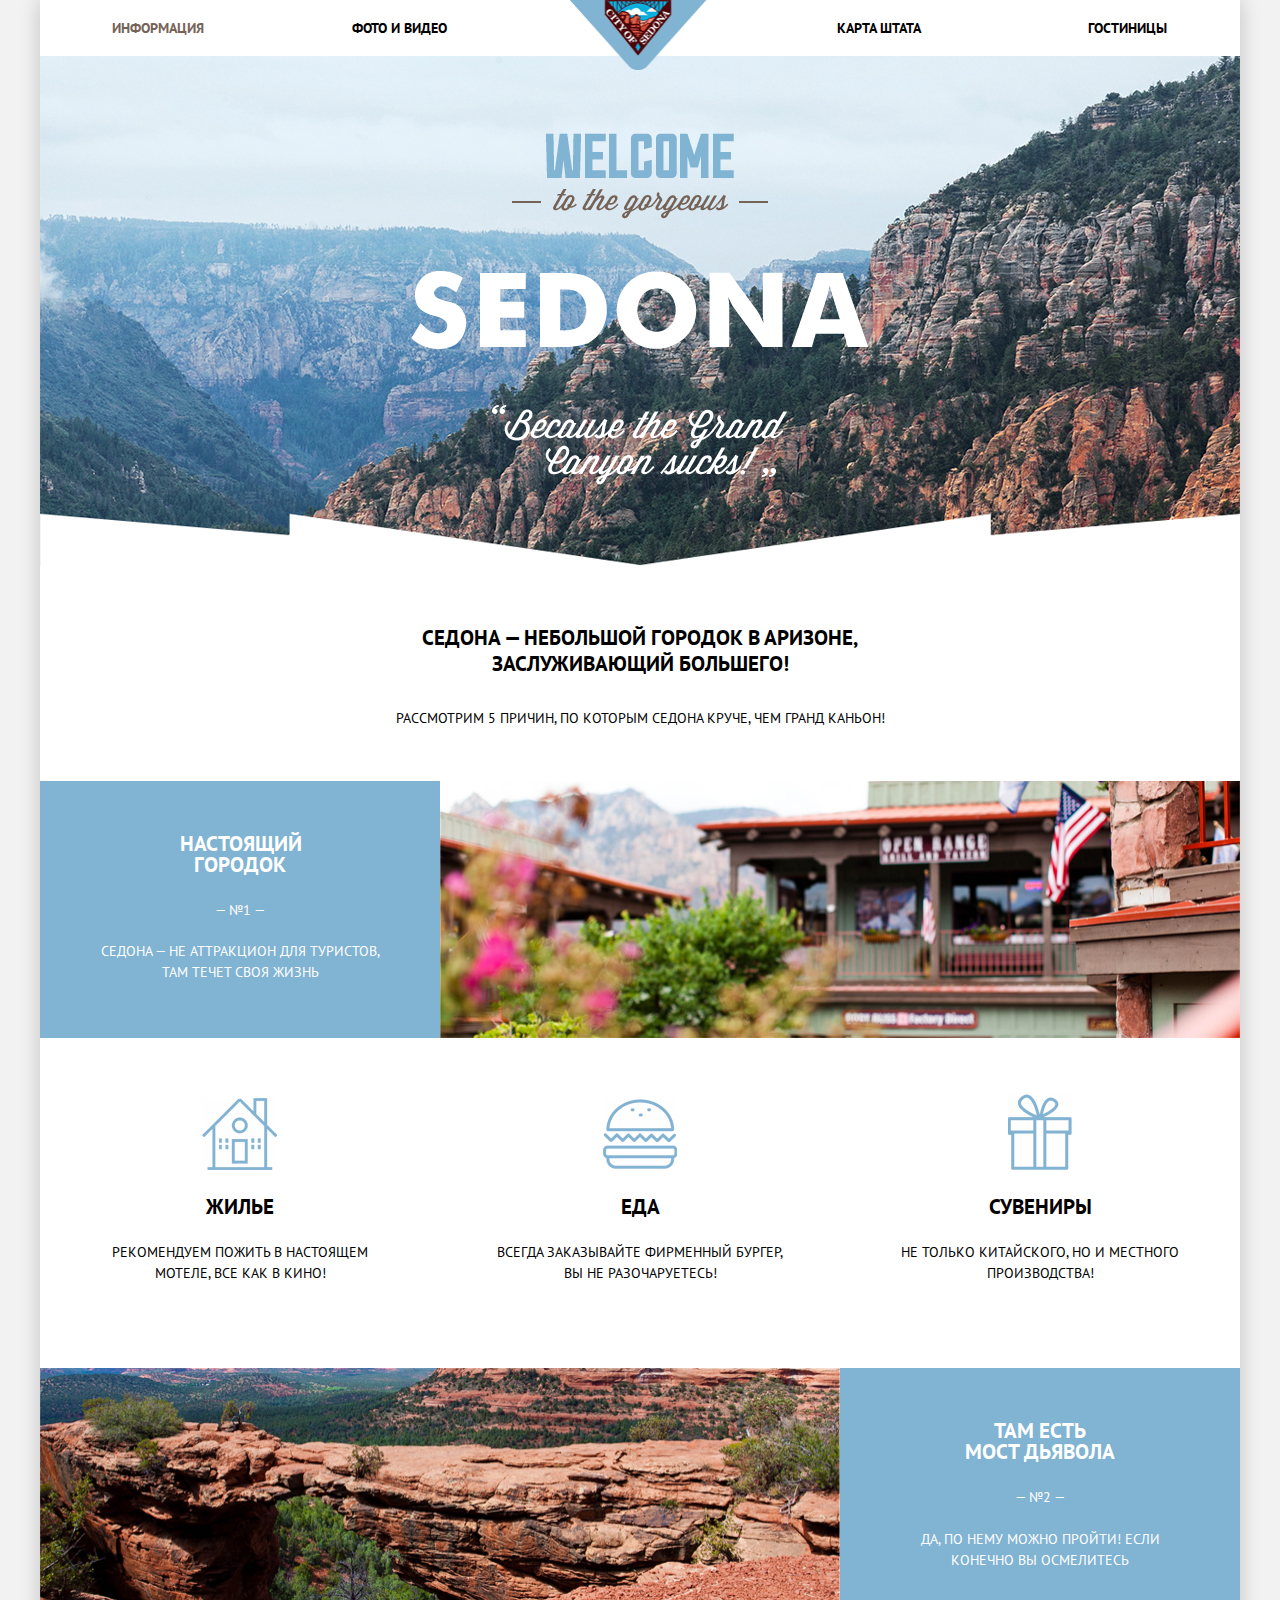
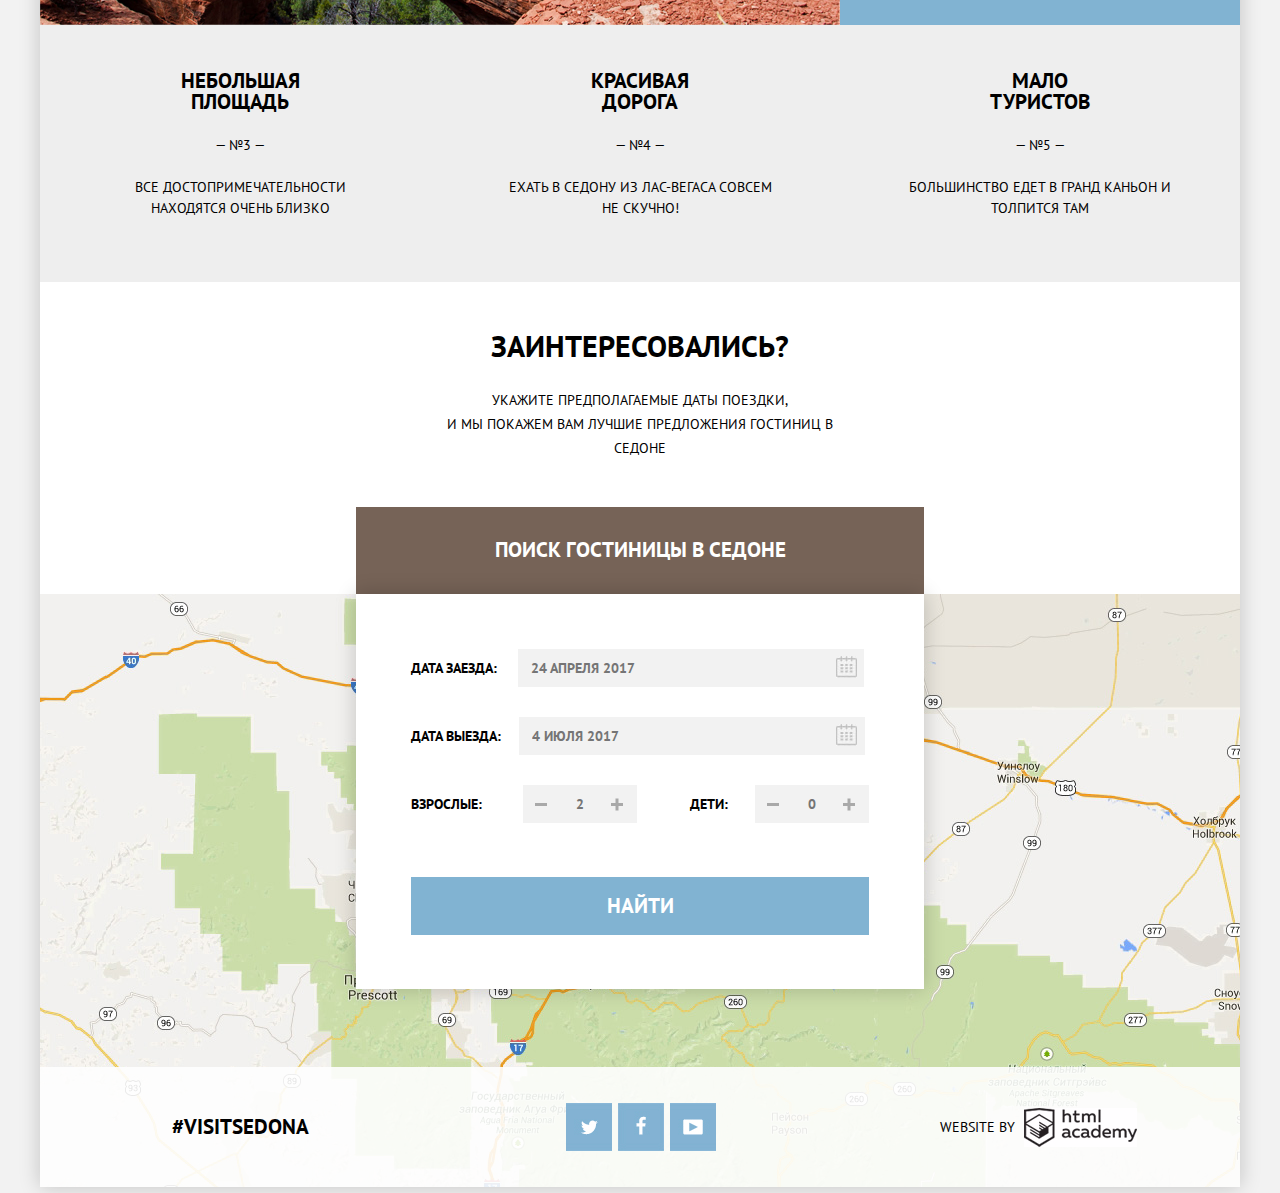
==== commit 54df1b90: "Исправила ошибки по js, по %  в главном меню, по подключению min.css" ====
--- a/index.html
+++ b/index.html
@@ -5,15 +5,15 @@
     <title>HTML Academy: Седона</title>
     <link href="css/normalize.css" rel="stylesheet">
     <link href="https://fonts.googleapis.com/css?family=PT+Sans:400,700&amp;subset=cyrillic" rel="stylesheet">
-    <link href="css/style.css" rel="stylesheet">
+    <link href="css/style.min.css" rel="stylesheet">
   </head>
   <body>
     <div class="main-container">
       <header class="main-header">
         <nav class="main-navigation ">
           <ul>
-            <li class="information">
-              <a href="#">Информация</a>
+            <li class="active information">
+              <a>Информация</a>
             </li>
             <li class="photo">
               <a href="#">Фото и видео</a>
@@ -98,7 +98,7 @@
           <p class="date">Укажите предполагаемые даты поездки,<br>и мы покажем вам лучшие предложения гостиниц в седоне</p>
           <div class="opend">
           <a class="btn-search" href="#">Поиск гостиницы в Седоне</a>
-          <form class="appointment-form" action="https://echo.htmlacademy.ru" method="post">
+          <form class="appointment-form " action="https://echo.htmlacademy.ru" method="post">
             <div class="check-in">
               <label for="check-in-date">Дата заезда:</label>
               <input id="check-in-date" type="text" name="check-in" placeholder="24 Апреля 2017">
@@ -145,5 +145,6 @@
         </div>
       </footer>
     </div>
+    <script src="js/script-form.js"></script>
   </body>
 </html>
--- a/css/style.min.css
+++ b/css/style.min.css
@@ -0,0 +1 @@
+body,h2,h3{text-transform:uppercase;color:#000}body{background-color:#f2f2f2;font:14px/21px "PT Sans","Arial",sans-serif}h2,h3{font:700 21px/21px "PT Sans","Arial",sans-serif}h3{font:700 16px/21px "PT Sans","Arial",sans-serif;color:#fff}.main-container{position:relative;width:1200px;margin:auto;background-color:#fff;box-shadow:0 0 20px 0 rgba(0,0,0,.2)}.title{margin-top:0;margin-bottom:25px}.main-header{position:relative}.main-navigation{padding:0 6%}.main-navigation ul{display:-webkit-box;display:-ms-flexbox;display:flex;list-style:none;margin:0 0 0 -40px}.main-navigation li{display:inline-block;width:20%;padding-top:15px;padding-bottom:15px;font:700 14px/26px "PT Sans","Arial",sans-serif;vertical-align:top}.main-navigation a{color:#000;text-decoration:none;text-align:center}.main-navigation a:hover{color:#81b3d2}.main-navigation a:focus{color:#cacaca}.main-navigation .photo a{margin-left:29px}.main-navigation .map-state{margin-left:auto}.main-navigation .map-state a{margin-left:91px}.main-navigation .hotels{margin-left:0}.main-navigation .hotels a{margin-left:131px}.main-navigation .active a{color:#766357}.index-logo-sedona{position:absolute;top:0;left:530px}.container{width:1200px;margin:0 auto;padding:0}.intro-img{min-height:510px;background:url(../img/background-main.jpg) no-repeat}.index-intro-img{width:458px;margin:auto;padding-top:77px}.index-content-promo{display:inline-block;width:1200px;padding-top:59px;padding-bottom:50px;text-align:center;background-color:#fff}.content-promo{display:block;width:440px;margin:auto auto 28px;font-size:21px;line-height:26px;text-align:center}.promo-5reason{display:block;margin:0;line-height:26px}.index-content-first{display:-webkit-box;display:-ms-flexbox;display:flex}.content-first{width:400px;min-height:257px;text-align:center;color:#fff;background-color:#81b3d2}.content-name-first{margin:0 140px;padding-top:52px;padding-bottom:25px;color:#fff}.number{margin:0}.content-description-first{margin:0 58px;padding-top:20px}.content-first-img{width:800px;height:257px}.index-content-tourism{display:-webkit-box;display:-ms-flexbox;display:flex;min-height:330px}.index-content{position:relative;width:400px;text-align:center}.food::before,.housing::before,.souvenirs::before{content:"";position:absolute;top:60px;left:162px;width:75px;height:72px;background:url(../img/spritesheet.png) no-repeat;background-position:-182px -5px}.food::before,.souvenirs::before{top:61px;left:163px;width:74px;height:70px;background-position:-98px -5px}.souvenirs::before{top:56px;left:168px;width:64px;height:76px;background-position:-241px -87px}.content-name{margin:0;padding-top:158px}.content-description-tourism{margin:0 49px;padding-top:25px}.index-content-second{display:-webkit-box;display:-ms-flexbox;display:flex}.content-second-img{width:800px;height:257px}.content-second{width:400px;min-height:257px;text-align:center;color:#fff;background-color:#81b3d2}.content-name-second{margin:0 123px;padding-top:52px;padding-bottom:25px;color:#fff}.content-description-second{margin:0 48px;padding-top:21px}.index-content-advantages{display:-webkit-box;display:-ms-flexbox;display:flex;min-height:257px;background-color:#eee}.index-advantages{width:400px;text-align:center}.content-name-advantages{margin:0 140px;padding-top:45px;padding-bottom:23px}.content-description-advantages{margin:0 68px;padding-top:21px}.index-content-booking{margin:auto;padding-top:52px}.content-interest,.date{display:block;line-height:24px;text-align:center}.content-interest{margin-bottom:30px;font-size:30px}.date{width:440px;margin:auto;font-size:14px}.opend{position:relative;display:block}.btn-search{display:block;width:568px;min-height:57px;margin:47px auto auto;padding-top:30px;font:700 21px/26px "PT Sans","Arial",sans-serif;text-align:center;text-decoration:none;color:#fff;background-color:#766357}.appointment-form{position:absolute;left:316px;z-index:2;display:block;width:458px;height:340px;padding:55px 55px 0;font-size:14px;font-weight:700;background-color:#fff;box-shadow:0 0 20px 0 rgba(0,0,0,.2)}.appointment-form-close{display:none}@-webkit-keyframes move{0%{-webkit-transform:translateY(-395px);transform:translateY(-395px)}to{-webkit-transform:translateY(0);transform:translateY(0)}}@keyframes move{0%{-webkit-transform:translateY(-395px);transform:translateY(-395px)}to{-webkit-transform:translateY(0);transform:translateY(0)}}.appointment-form{-webkit-animation:move .6s;animation:move .6s}.appointment-form input[type=text]{height:26px;width:303px;margin:0;padding:6px 30px 6px 13px;font:700 14px/26px "PT Sans","Arial",sans-serif;text-transform:uppercase;color:#000;background-color:#f2f2f2;border:none}.appointment-form input[type=text]:hover{color:#000;background-color:#ebebeb}.appointment-form input[type=text]:focus{color:#000;background-color:#fff}.appointment-form .adults-children input{width:38px;padding-left:0;padding-right:0;text-align:center}.calendar,.calendar:hover{position:absolute;top:7px;left:425px;display:inline-block;width:21px;height:22px;margin:0;vertical-align:top;background:url(../img/spritesheet.png) no-repeat center;background-position:-5px -5px}.calendar:hover{background-position:-36px -5px}.calendar:focus{position:absolute;top:7px;left:425px;display:inline-block;width:21px;height:22px;margin:0;vertical-align:top;background:url(../img/spritesheet.png) no-repeat center;background-position:-67px -5px}.appointment-form .adults-children,.check-in,.departure{display:-webkit-box;display:-ms-flexbox;display:flex;-webkit-box-align:center;-ms-flex-align:center;align-items:center}.check-in,.departure{position:relative;margin-bottom:30px}.appointment-form .check-in label{margin-right:21px}.appointment-form .departure label{margin-right:18px}.appointment-form .adults-children{margin-bottom:54px}.appointment-form .adults{margin-right:41px}.appointment-form .children{margin-left:53px;margin-right:27px}.appointment-form .btn{position:relative;height:38px;width:38px;font-weight:700;color:#a9a9a9;background-color:#f2f2f2;border:none;cursor:pointer}.appointment-form .increase::after,.appointment-form .increase::before{content:"";position:absolute;left:12px;top:18px;width:12px;height:3px;background-color:#a9a9a9}.appointment-form .increase::after{-webkit-transform:rotate(90deg);transform:rotate(90deg)}.appointment-form .reduce::before{content:"";position:absolute;left:12px;top:18px;width:12px;height:3px;background-color:#a9a9a9}.appointment-form .increase:hover:after,.appointment-form .increase:hover:before,.appointment-form .reduce:hover:before{background-color:#000}.appointment-form .increase:focus:after .appointment-form .reduce:focus:before,.appointment-form .increase:focus:before{background-color:#81b3d2}.appointment-form .find-hotels{display:block;width:458px;min-height:58px;font:700 21px/26px "PT Sans","Arial",sans-serif;text-transform:uppercase;text-align:center;text-decoration:none;color:#fff;background-color:#81b3d2;border:none;cursor:pointer}.appointment-form .find-hotels:hover{background-color:#669ec0}.appointment-form .find-hotels:focus{background-color:#5496bd;color:#85b0cd}.map{background:url(../img/background-map.jpg) no-repeat;height:593px}.main-footer{position:absolute;bottom:0;width:965px}.main-footer,.main-footer-hotels{padding:36px 103px 36px 132px;background-color:rgba(254,254,254,.9)}.main-footer-layout{display:-webkit-box;display:-ms-flexbox;display:flex;-webkit-box-align:center;-ms-flex-align:center;align-items:center}.footer-hashtag{margin-right:254px}.footer-hashtag a{font:700 21px/26px "PT Sans","Arial",sans-serif;text-decoration:none;text-align:center;color:#000}.footer-social{font-size:0}.social-btn{display:inline-block;width:46px;height:48px;margin:0 3px;vertical-align:top;text-decoration:none;background:url(../img/spritesheet.png) no-repeat center}.social-btn-tweet{background-position:-174px -203px}.social-btn-fb{background-position:-267px -5px}.social-btn-yt{background-position:-5px -87px}.social-btn-tweet:hover{background-position:-184px -87px}.social-btn-fb:hover{background-position:-185px -145px}.social-btn-yt:hover{background-position:-5px -145px}.social-btn-tweet:focus{background-position:-5px -203px}.social-btn-fb:focus{background-position:-61px -203px}.social-btn-yt:focus{background-position:-118px -203px}.footer-copyright{display:-webkit-box;display:-ms-flexbox;display:flex;margin-left:auto;font-size:14px;-webkit-box-align:center;-ms-flex-align:center;align-items:center}.copyright{margin:0 9px 0 0}.copyright-logo{width:113px;height:39px;margin-left:auto;font-size:0;vertical-align:top;text-decoration:none;background:url(../img/spritesheet.png) no-repeat center;background-position:-5px -261px}.copyright-logo:hover{background-position:-61px -87px}.copyright-logo:focus{background-position:-61px -136px}.search-filter{display:-webkit-box;display:-ms-flexbox;display:flex;min-height:190px;background:url(../img/background-hotels.jpg) no-repeat;background-size:cover;font-size:14px;color:#fff;padding-top:27px}.field{min-height:22px;margin-bottom:24px}.search-filter input[type=checkbox]{display:none}.search-filter-infrastructure label,.search-filter-type label{position:relative;margin-left:40px;cursor:pointer}.search-filter-infrastructure{width:240px;margin-left:72px;margin-right:0;font-size:14px}.checkbox+.checkbox-indicator{position:absolute;top:-3px;left:-40px;width:16px;height:16px;border:3px solid #fff;border-radius:5px}.checkbox:checked+.checkbox-indicator::after,.checkbox:checked+.checkbox-indicator::before{content:"";position:absolute;top:7px;left:1px;width:11px;height:6px;background-color:#fff}.checkbox:checked+.checkbox-indicator::after{top:4px;left:4px;width:20px}.checkbox+.checkbox-indicator::before{-webkit-transform:rotate(45deg);transform:rotate(45deg)}.checkbox+.checkbox-indicator::after{-webkit-transform:rotate(-45deg);transform:rotate(-45deg)}.search-filter input[type=checkbox]+.disabled,.search-filter input[type=checkbox]+.disabled-checked{position:absolute;top:-3px;left:-40px;width:16px;height:16px;border:3px solid #6a6a6a;border-radius:5px}.checkbox+.disabled-checked::after,.checkbox+.disabled-checked::before{content:"";position:absolute;top:7px;left:1px;width:11px;height:6px;background-color:#6a6a6a}.checkbox+.disabled-checked::after{top:4px;left:4px;width:20px}.checkbox:checked+.disabled-checked::before{-webkit-transform:rotate(45deg);transform:rotate(45deg);background-color:#6a6a6a}.checkbox:checked+.disabled-checked::after{-webkit-transform:rotate(-45deg);transform:rotate(-45deg);background-color:#6a6a6a}.search-filter-type{width:288px;padding-left:15px}.search-filter-cost{width:328px;margin-right:72px;margin-left:auto}.price{margin-bottom:10px}.price-controls{position:relative;height:32px;margin-bottom:20px;font-size:0;border:2px solid #fff;border-radius:2px}.price-controls::after{content:"";position:absolute;top:50%;left:50%;width:2px;height:22px;background:#fff;-webkit-transform:translate(-50%,-50%);transform:translate(-50%,-50%)}.price-controls label{display:inline-block;font-size:14px;line-height:32px;vertical-align:top;cursor:pointer}.price-controls .max-price,.price-controls .min-price{width:90px;padding-left:65px}.price-controls input{width:50px;margin:0;color:inherit;font:inherit;background:0 0;border:none}.range-controls{position:relative;margin-bottom:32px}.range-controls .scale{height:2px;background:rgba(255,255,255,.3)}.range-controls .bar{width:80%;height:2px;background:#fff}.range-toggle{position:absolute;top:-9px;width:4px;height:4px;background:#ababab;border:8px solid #fff;border-radius:50%;box-shadow:0 2px 1px 0 rgba(0,1,1,.2);cursor:pointer}.range-toggle:hover{background:#1c4f80}.range-toggle-min{left:0}.range-toggle-max{left:80%}.btn-transparent{display:block;margin:0 auto;padding:6px 31px;font-size:14px;line-height:20px;color:#fff;text-transform:uppercase;background:0 0;border:2px solid #fff;border-radius:2px;cursor:pointer}.btn-transparent:hover{color:#000;background:#fff}.result-filter{display:-webkit-box;display:-ms-flexbox;display:flex;-webkit-box-align:baseline;-ms-flex-align:baseline;align-items:baseline;padding:30px 72px;font-size:12px;border-bottom:1px solid #e5e5e5}.search-number{margin-right:50px;font-size:21px;line-height:26px}.sorting{margin:0 40px 0 0;font-size:12px;line-height:18px}.search-navigation ul{display:-webkit-box;display:-ms-flexbox;display:flex;list-style-type:none;margin:0 0 0 -40px}.search-navigation li{display:inline-block;vertical-align:top;margin-right:33px;font-size:12px;line-height:18px}.search-navigation a{display:block;text-align:center;text-decoration:none;color:#cacaca;border-bottom:1px dotted #81b3d2}.search-navigation a:focus{color:#81b3d2;border-bottom:none}.search-navigation a:hover{color:#81b3d2;border-bottom:1px dotted #81b3d2}.up-down{position:relative;margin-left:auto}.up-down .filter-up,.up-down .filter-up:hover{position:absolute;top:-15px;right:24px;border:6px solid transparent;border-bottom:10px solid #cacaca}.up-down .filter-up:hover{border-bottom:10px solid #000}.up-down .filter-up:focus{position:absolute;top:-15px;right:24px;border:6px solid transparent;border-bottom:10px solid #81b3d2}.up-down .filter-down,.up-down .filter-down:hover{position:absolute;top:-10px;right:0;border:6px solid transparent;border-top:10px solid #cacaca}.up-down .filter-down:hover{border-top:10px solid #000}.up-down .filter-down:focus{position:absolute;top:-10px;right:0;border:6px solid transparent;border-top:10px solid #81b3d2}.apartments,.hotel,.motel{display:-webkit-box;display:-ms-flexbox;display:flex;padding:30px 72px;-webkit-box-align:center;-ms-flex-align:center;align-items:center;font-size:14px;border-bottom:1px solid #e5e5e5}.hotel-img{height:90px;margin-right:30px}.name-type-housing{display:block;margin-bottom:10px;font:700 21px/18px "PT Sans","Arial",sans-serif;text-decoration:none;color:#000}.name-type-housing:hover{color:#81b3d2;text-decoration:none}.name-type-housing:focus{color:#cacaca;text-decoration:none}.hotel-information{width:260px;min-height:90px;font-size:0}.btn-detail,.cost,.type-housing{display:inline-block;width:110px;font-size:14px;line-height:21px}.cost,.type-housing{margin:0 6px 14px 0}.btn-detail{height:23px;margin-right:6px;padding-top:4px;text-align:center;text-decoration:none;color:#fff;background-color:#81b3d2;vertical-align:bottom}.btn-detail:hover{background-color:#669ec0}.btn-detail:focus{color:#94b9d2;background-color:#5496bd}.btn-booking{display:inline-block;width:142px;height:23px;padding-top:4px;font-size:14px;line-height:21px;text-align:center;text-decoration:none;color:#fff;background-color:#766357;vertical-align:bottom}.btn-booking:hover{background-color:#604e43;text-decoration:none}.btn-booking:focus{color:#928a85;background-color:#503e33;text-decoration:none}.raiting-stars{width:110px;min-height:90px;margin-left:auto}.raiting-number-stars{margin:0 0 41px 7px;padding:0;font-size:0;text-align:right;list-style:none}.star{display:inline-block;width:17px;height:17px;margin-left:7px;vertical-align:top;background:url(../img/spritesheet.png) no-repeat center;background-position:-5px -40px}.star:first-child{margin-left:0}.rating{display:inline-block;width:110px;height:22px;margin:0;padding-top:4px;text-align:center;background-color:#f2f2f2}
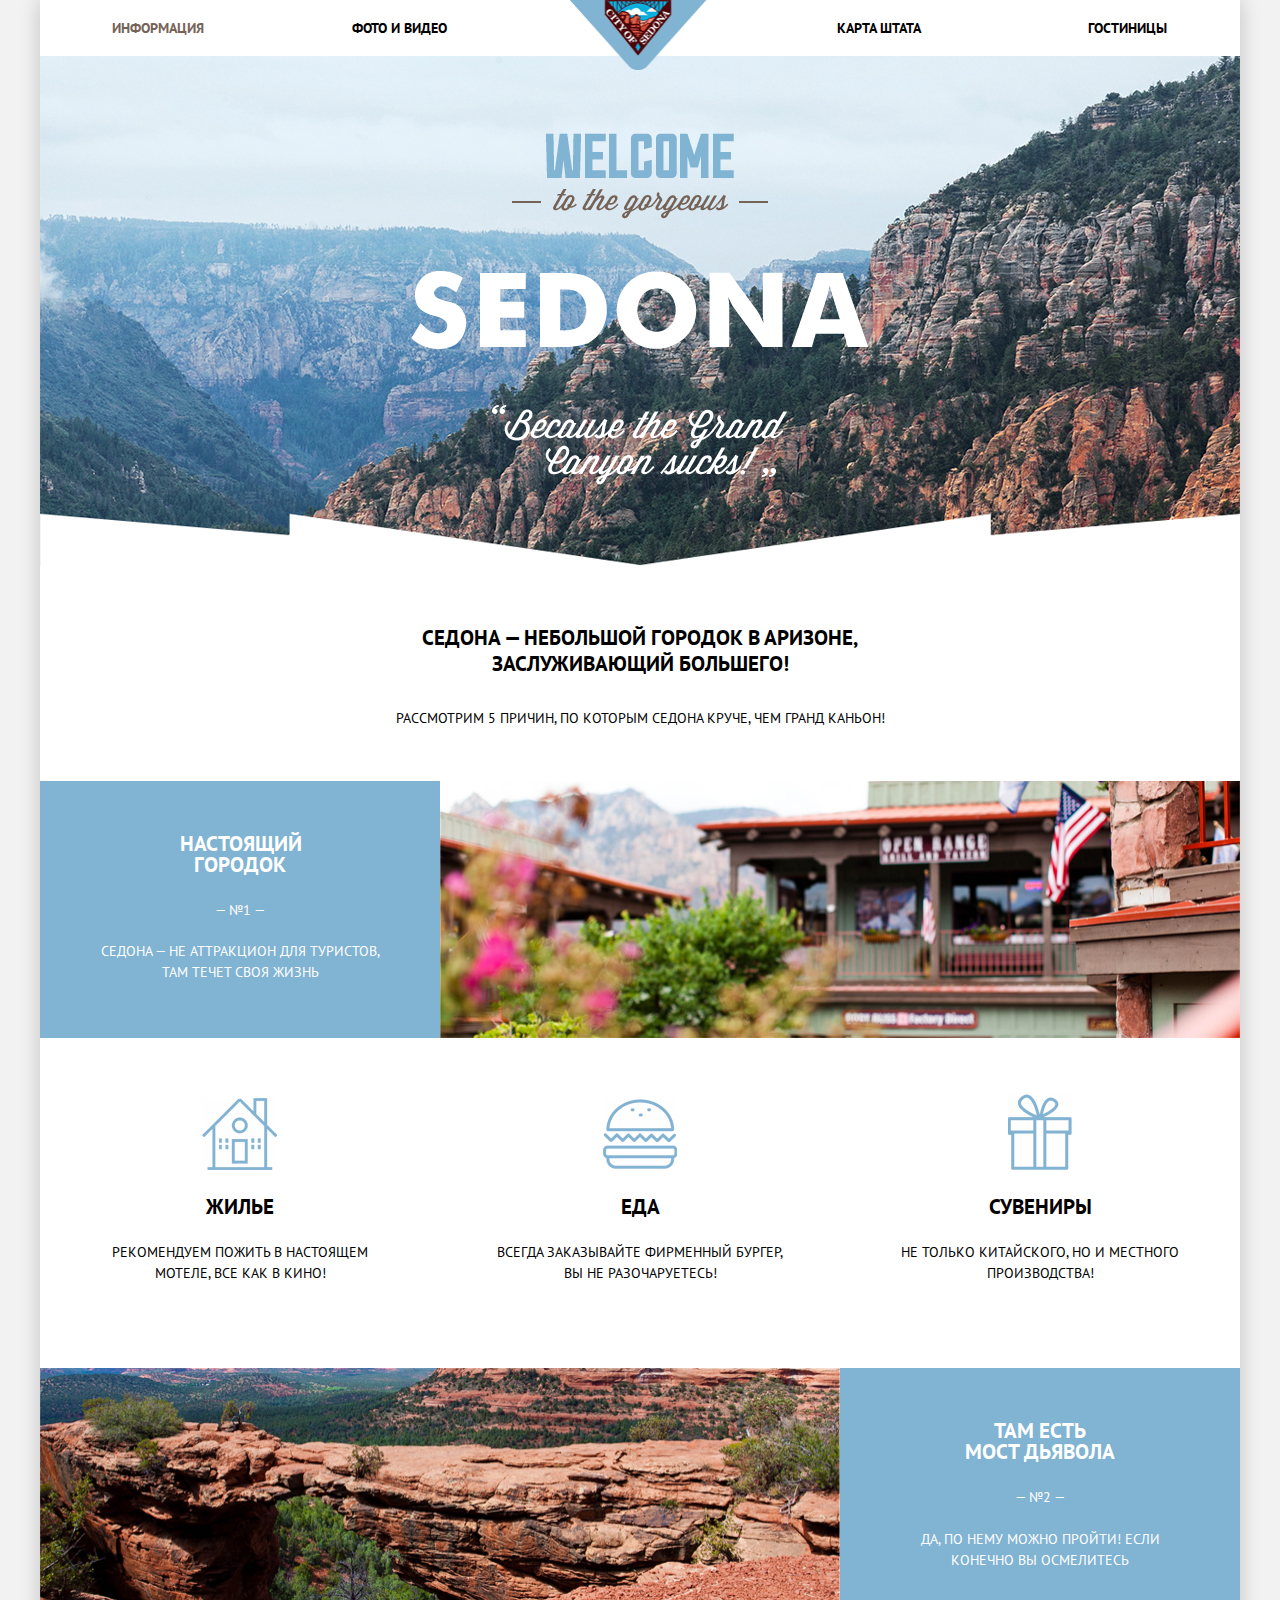
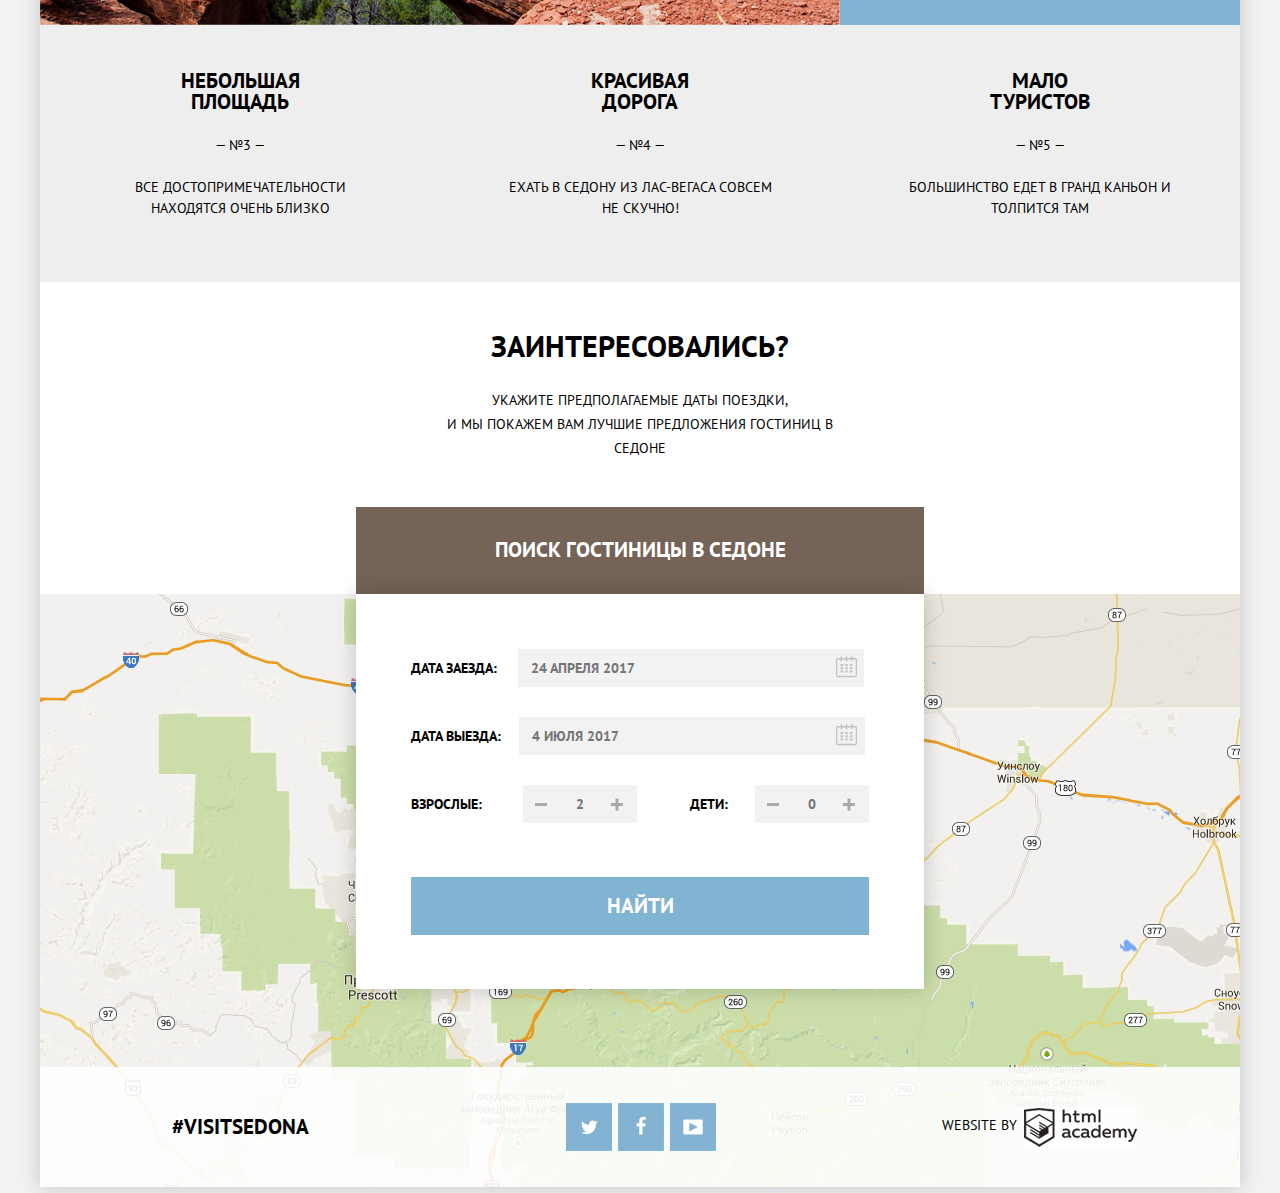
==== commit 4ac4c034: "Цвет при наведении в форме, js min" ====
--- a/index.html
+++ b/index.html
@@ -5,7 +5,7 @@
     <title>HTML Academy: Седона</title>
     <link href="css/normalize.css" rel="stylesheet">
     <link href="https://fonts.googleapis.com/css?family=PT+Sans:400,700&amp;subset=cyrillic" rel="stylesheet">
-    <link href="css/style.min.css" rel="stylesheet">
+    <link href="css/style-min.css" rel="stylesheet">
   </head>
   <body>
     <div class="main-container">
@@ -145,6 +145,6 @@
         </div>
       </footer>
     </div>
-    <script src="js/script-form.js"></script>
+    <script src="js/script-form-min.js"></script>
   </body>
 </html>
--- a/css/style-min.css
+++ b/css/style-min.css
@@ -0,0 +1 @@
+body,h2,h3{text-transform:uppercase;color:#000}body{background-color:#f2f2f2;font:14px/21px "PT Sans","Arial",sans-serif}h2,h3{font:700 21px/21px "PT Sans","Arial",sans-serif}h3{font:700 16px/21px "PT Sans","Arial",sans-serif;color:#fff}.main-container{position:relative;width:1200px;margin:auto;background-color:#fff;box-shadow:0 0 20px 0 rgba(0,0,0,.2)}.title{margin-top:0;margin-bottom:25px}.main-header{position:relative}.main-navigation{padding:0 6%}.main-navigation ul{display:-webkit-box;display:-ms-flexbox;display:flex;list-style:none;margin:0 0 0 -40px}.main-navigation li{display:inline-block;width:20%;padding-top:15px;padding-bottom:15px;font:700 14px/26px "PT Sans","Arial",sans-serif;vertical-align:top}.main-navigation a{color:#000;text-decoration:none;text-align:center}.main-navigation a:hover{color:#81b3d2}.main-navigation a:focus{color:#cacaca}.photo a{margin-left:29px}.main-navigation .map-state{margin-left:auto}.map-state a{margin-left:91px}.main-navigation .hotels{margin-left:0}.hotels a{margin-left:131px}.active a,.active a:hover{color:#766357}.index-logo-sedona{position:absolute;top:0;left:530px}.container{width:1200px;margin:0 auto;padding:0}.intro-img{min-height:510px;background:#2d424d url(../img/background-main.jpg) no-repeat}.index-intro-img{width:458px;margin:auto;padding-top:77px}.index-content-promo{display:inline-block;width:1200px;padding-top:59px;padding-bottom:50px;text-align:center;background-color:#fff}.content-promo{display:block;width:440px;margin:auto auto 28px;font-size:21px;line-height:26px;text-align:center}.promo-5reason{display:block;margin:0;line-height:26px}.index-content-first{display:-webkit-box;display:-ms-flexbox;display:flex}.content-first{width:400px;min-height:257px;text-align:center;color:#fff;background-color:#81b3d2}.content-name-first{margin:0 140px;padding-top:52px;padding-bottom:25px;color:#fff}.number{margin:0}.content-description-first{margin:0 58px;padding-top:20px}.content-first-img{width:800px;height:257px}.index-content-tourism{display:-webkit-box;display:-ms-flexbox;display:flex;min-height:330px}.index-content{position:relative;width:400px;text-align:center}.food::before,.housing::before,.souvenirs::before{content:"";position:absolute;top:60px;left:162px;width:75px;height:72px;background:url(../img/spritesheet.png) no-repeat;background-position:-182px -5px}.food::before,.souvenirs::before{top:61px;left:163px;width:74px;height:70px;background-position:-98px -5px}.souvenirs::before{top:56px;left:168px;width:64px;height:76px;background-position:-241px -87px}.content-name{margin:0;padding-top:158px}.content-description-tourism{margin:0 49px;padding-top:25px}.index-content-second{display:-webkit-box;display:-ms-flexbox;display:flex}.content-second-img{width:800px;height:257px}.content-second{width:400px;min-height:257px;text-align:center;color:#fff;background-color:#81b3d2}.content-name-second{margin:0 123px;padding-top:52px;padding-bottom:25px;color:#fff}.content-description-second{margin:0 48px;padding-top:21px}.index-content-advantages{display:-webkit-box;display:-ms-flexbox;display:flex;min-height:257px;background-color:#eee}.index-advantages{width:400px;text-align:center}.content-name-advantages{margin:0 140px;padding-top:45px;padding-bottom:23px}.content-description-advantages{margin:0 68px;padding-top:21px}.index-content-booking{margin:auto;padding-top:52px}.content-interest,.date{display:block;line-height:24px;text-align:center}.content-interest{margin-bottom:30px;font-size:30px}.date{width:440px;margin:auto;font-size:14px}.opend{position:relative;display:block}.btn-search{display:block;width:568px;min-height:57px;margin:47px auto auto;padding-top:30px;font:700 21px/26px "PT Sans","Arial",sans-serif;text-align:center;text-decoration:none;color:#fff;background-color:#766357}.appointment-form{position:absolute;left:316px;z-index:2;display:block;width:458px;height:340px;padding:55px 55px 0;font-size:14px;font-weight:700;background-color:#fff;box-shadow:0 0 20px 0 rgba(0,0,0,.2)}.appointment-form-close{display:none}@-webkit-keyframes move{0%{-webkit-transform:translateY(-395px);transform:translateY(-395px)}to{-webkit-transform:translateY(0);transform:translateY(0)}}@keyframes move{0%{-webkit-transform:translateY(-395px);transform:translateY(-395px)}to{-webkit-transform:translateY(0);transform:translateY(0)}}.appointment-form{-webkit-animation:move .6s;animation:move .6s}.appointment-form input[type=text]{height:26px;width:303px;margin:0;padding:6px 30px 6px 13px;font:700 14px/26px "PT Sans","Arial",sans-serif;text-transform:uppercase;color:#000;background-color:#f2f2f2;border:none}.appointment-form input[type=text]:hover{color:#000;background-color:#ebebeb}.appointment-form input[type=text]:focus{height:22px;width:299px;color:#000;background-color:#fff;outline:none;border:2px solid #e5e5e5}.calendar,.calendar:hover{position:absolute;top:7px;left:425px;display:inline-block;width:21px;height:22px;margin:0;vertical-align:top;background:url(../img/spritesheet.png) no-repeat center;background-position:-5px -5px}.calendar:hover{background-position:-36px -5px}.calendar:focus{position:absolute;top:7px;left:425px;display:inline-block;width:21px;height:22px;margin:0;vertical-align:top;background:url(../img/spritesheet.png) no-repeat center;background-position:-67px -5px}.appointment-form .adults-children,.check-in,.departure{display:-webkit-box;display:-ms-flexbox;display:flex;-webkit-box-align:center;-ms-flex-align:center;align-items:center}.check-in,.departure{position:relative;margin-bottom:30px}.check-in label{margin-right:21px}.departure label{margin-right:18px}.adults-children input[type=text]{width:38px;padding-left:0;padding-right:0;text-align:center}.appointment-form .adults-children{margin-bottom:54px}.appointment-form .adults{margin-right:41px}.appointment-form .children{margin-left:53px;margin-right:27px}.adults-children input[type=text]:focus{width:34px;height:34px;padding:0;text-align:center;color:#000;background-color:#fff;outline:none;border:2px solid #e5e5e5}.appointment-form .btn{position:relative;height:38px;width:38px;font-weight:700;color:#a9a9a9;background-color:#f2f2f2;border:none;cursor:pointer}.appointment-form .btn:focus{outline:none}.appointment-form .increase::after,.appointment-form .increase::before{content:"";position:absolute;left:12px;top:18px;width:12px;height:3px;background-color:#a9a9a9}.appointment-form .increase::after{-webkit-transform:rotate(90deg);transform:rotate(90deg)}.appointment-form .reduce::before{content:"";position:absolute;left:12px;top:18px;width:12px;height:3px;background-color:#a9a9a9}.appointment-form .increase:hover:after,.appointment-form .increase:hover:before,.appointment-form .reduce:hover:before{background-color:#000}.appointment-form .increase:focus:after,.appointment-form .increase:focus:before,.appointment-form .reduce:focus:before{background-color:#81b3d2}.appointment-form .find-hotels{display:block;width:458px;min-height:58px;font:700 21px/26px "PT Sans","Arial",sans-serif;text-transform:uppercase;text-align:center;text-decoration:none;color:#fff;background-color:#81b3d2;outline:none;border:none;cursor:pointer}.appointment-form .find-hotels:hover{background-color:#669ec0}.appointment-form .find-hotels:focus{background-color:#5496bd;color:#85b0cd}.map{background:url(../img/background-map.jpg) no-repeat;height:593px}.main-footer{position:absolute;bottom:0;width:965px}.main-footer,.main-footer-hotels{padding:36px 103px 36px 132px;background-color:rgba(254,254,254,.9)}.main-footer-layout{display:-webkit-box;display:-ms-flexbox;display:flex;-webkit-box-align:center;-ms-flex-align:center;align-items:center}.footer-hashtag{margin-right:254px}.footer-hashtag a{font:700 21px/26px "PT Sans","Arial",sans-serif;text-decoration:none;text-align:center;color:#000}.footer-social{font-size:0}.social-btn{display:inline-block;width:46px;height:48px;margin:0 3px;vertical-align:top;text-decoration:none;background:url(../img/spritesheet.png) no-repeat center}.social-btn-tweet{background-position:-174px -203px}.social-btn-fb{background-position:-267px -5px}.social-btn-yt{background-position:-5px -87px}.social-btn-tweet:hover{background-position:-184px -87px}.social-btn-fb:hover{background-position:-185px -145px}.social-btn-yt:hover{background-position:-5px -145px}.social-btn-tweet:focus{background-position:-5px -203px}.social-btn-fb:focus{background-position:-61px -203px}.social-btn-yt:focus{background-position:-118px -203px}.footer-copyright{margin-left:auto;font-size:0}.copyright{display:inline-block;vertical-align:middle;margin:7px 7px 0 0;font-size:14px}.copyright-logo{display:inline-block;width:113px;height:39px;margin-left:auto;vertical-align:top;text-decoration:none;background:url(../img/spritesheet.png) no-repeat center;background-position:-5px -261px}.copyright-logo:hover{background-position:-61px -87px}.copyright-logo:focus{background-position:-61px -136px}.search-filter{display:-webkit-box;display:-ms-flexbox;display:flex;min-height:190px;background:#81b3d2 url(../img/background-hotels.jpg) no-repeat;background-size:cover;font-size:14px;color:#fff;padding-top:27px}.field{min-height:22px;margin-bottom:24px}.search-filter input[type=checkbox]{display:none}.search-filter-infrastructure label,.search-filter-type label{position:relative;margin-left:40px;cursor:pointer}.search-filter-infrastructure{width:240px;margin-left:72px;margin-right:0;font-size:14px}.checkbox+.checkbox-indicator{position:absolute;top:-3px;left:-40px;width:16px;height:16px;border:3px solid #fff;border-radius:5px}.checkbox:checked+.checkbox-indicator::after,.checkbox:checked+.checkbox-indicator::before{content:"";position:absolute;top:7px;left:1px;width:11px;height:6px;background-color:#fff}.checkbox:checked+.checkbox-indicator::after{top:4px;left:4px;width:20px}.checkbox+.checkbox-indicator::before{-webkit-transform:rotate(45deg);transform:rotate(45deg)}.checkbox+.checkbox-indicator::after{-webkit-transform:rotate(-45deg);transform:rotate(-45deg)}.search-filter input[type=checkbox]+.disabled,.search-filter input[type=checkbox]+.disabled-checked{position:absolute;top:-3px;left:-40px;width:16px;height:16px;border:3px solid #6a6a6a;border-radius:5px}.checkbox+.disabled-checked::after,.checkbox+.disabled-checked::before{content:"";position:absolute;top:7px;left:1px;width:11px;height:6px;background-color:#6a6a6a}.checkbox+.disabled-checked::after{top:4px;left:4px;width:20px}.checkbox:checked+.disabled-checked::before{-webkit-transform:rotate(45deg);transform:rotate(45deg);background-color:#6a6a6a}.checkbox:checked+.disabled-checked::after{-webkit-transform:rotate(-45deg);transform:rotate(-45deg);background-color:#6a6a6a}.search-filter-type{width:288px;padding-left:15px}.search-filter-cost{width:328px;margin-right:72px;margin-left:auto}.price{margin-bottom:10px}.price-controls{position:relative;height:32px;margin-bottom:20px;font-size:0;border:2px solid #fff;border-radius:2px}.price-controls::after{content:"";position:absolute;top:50%;left:50%;width:2px;height:22px;background:#fff;-webkit-transform:translate(-50%,-50%);transform:translate(-50%,-50%)}.price-controls label{display:inline-block;font-size:14px;line-height:32px;vertical-align:top;cursor:pointer}.price-controls .max-price,.price-controls .min-price{width:90px;padding-left:65px}.price-controls input{width:50px;margin:0;color:inherit;font:inherit;background:0 0;border:none}.range-controls{position:relative;margin-bottom:32px}.range-controls .scale{height:2px;background:rgba(255,255,255,.3)}.range-controls .bar{width:80%;height:2px;background:#fff}.range-toggle{position:absolute;top:-9px;width:4px;height:4px;background:#ababab;border:8px solid #fff;border-radius:50%;box-shadow:0 2px 1px 0 rgba(0,1,1,.2);cursor:pointer}.range-toggle:hover{background:#1c4f80}.range-toggle-min{left:0}.range-toggle-max{left:80%}.btn-transparent{display:block;margin:0 auto;padding:6px 31px;font-size:14px;line-height:20px;color:#fff;text-transform:uppercase;background:0 0;border:2px solid #fff;border-radius:2px;cursor:pointer}.btn-transparent:hover{color:#000;background:#fff}.result-filter{display:-webkit-box;display:-ms-flexbox;display:flex;-webkit-box-align:baseline;-ms-flex-align:baseline;align-items:baseline;padding:30px 72px;font-size:12px;border-bottom:1px solid #e5e5e5}.search-number{margin-right:50px;font-size:21px;line-height:26px}.sorting{margin:0 40px 0 0;font-size:12px;line-height:18px}.search-navigation ul{display:-webkit-box;display:-ms-flexbox;display:flex;list-style-type:none;margin:0 0 0 -40px}.search-navigation li{display:inline-block;vertical-align:top;margin-right:33px;font-size:12px;line-height:18px}.search-navigation a{display:block;text-align:center;text-decoration:none;color:#cacaca;border-bottom:1px dotted #81b3d2}.search-navigation a:hover{color:#81b3d2;border-bottom:1px dotted #81b3d2}.search-navigation a:focus{color:#81b3d2;border-bottom:none}.search-navigation a:active{color:#000;border-bottom:none}.up-down{position:relative;margin-left:auto}.up-down .filter-up,.up-down .filter-up:hover{position:absolute;top:-15px;right:24px;border:6px solid transparent;border-bottom:10px solid #cacaca}.up-down .filter-up:hover{border-bottom:10px solid #000}.up-down .filter-up:focus{position:absolute;top:-15px;right:24px;border:6px solid transparent;border-bottom:10px solid #81b3d2}.up-down .filter-up:active{position:absolute;top:-15px;right:24px;border:6px solid transparent;border-bottom:10px solid #81b3d2}.up-down .filter-down,.up-down .filter-down:hover{position:absolute;top:-10px;right:0;border:6px solid transparent;border-top:10px solid #cacaca}.up-down .filter-down:hover{border-top:10px solid #000}.up-down .filter-down:focus{position:absolute;top:-10px;right:0;border:6px solid transparent;border-top:10px solid #81b3d2}.apartments,.hotel,.motel{display:-webkit-box;display:-ms-flexbox;display:flex;padding:30px 72px;-webkit-box-align:center;-ms-flex-align:center;align-items:center;font-size:14px;border-bottom:1px solid #e5e5e5}.hotel-img{height:90px;margin-right:30px}.name-type-housing{display:block;margin-bottom:10px;font:700 21px/18px "PT Sans","Arial",sans-serif;text-decoration:none;color:#000}.name-type-housing:hover{color:#81b3d2;text-decoration:none}.name-type-housing:focus{color:#cacaca;text-decoration:none}.hotel-information{width:260px;min-height:90px;font-size:0}.btn-detail,.cost,.type-housing{display:inline-block;width:110px;font-size:14px;line-height:21px}.cost,.type-housing{margin:0 6px 14px 0}.btn-detail{height:23px;margin-right:6px;padding-top:4px;text-align:center;text-decoration:none;color:#fff;background-color:#81b3d2;vertical-align:bottom}.btn-detail:hover{background-color:#669ec0}.btn-detail:focus{color:#94b9d2;background-color:#5496bd}.btn-booking{display:inline-block;width:142px;height:23px;padding-top:4px;font-size:14px;line-height:21px;text-align:center;text-decoration:none;color:#fff;background-color:#766357;vertical-align:bottom}.btn-booking:hover{background-color:#604e43;text-decoration:none}.btn-booking:focus{color:#928a85;background-color:#503e33;text-decoration:none}.raiting-stars{width:110px;min-height:90px;margin-left:auto}.raiting-number-stars{margin:0 0 41px 7px;padding:0;font-size:0;text-align:right;list-style:none}.star{display:inline-block;width:17px;height:17px;margin-left:7px;vertical-align:top;background:url(../img/spritesheet.png) no-repeat center;background-position:-5px -40px}.star:first-child{margin-left:0}.rating{display:inline-block;width:110px;height:22px;margin:0;padding-top:4px;text-align:center;background-color:#f2f2f2}
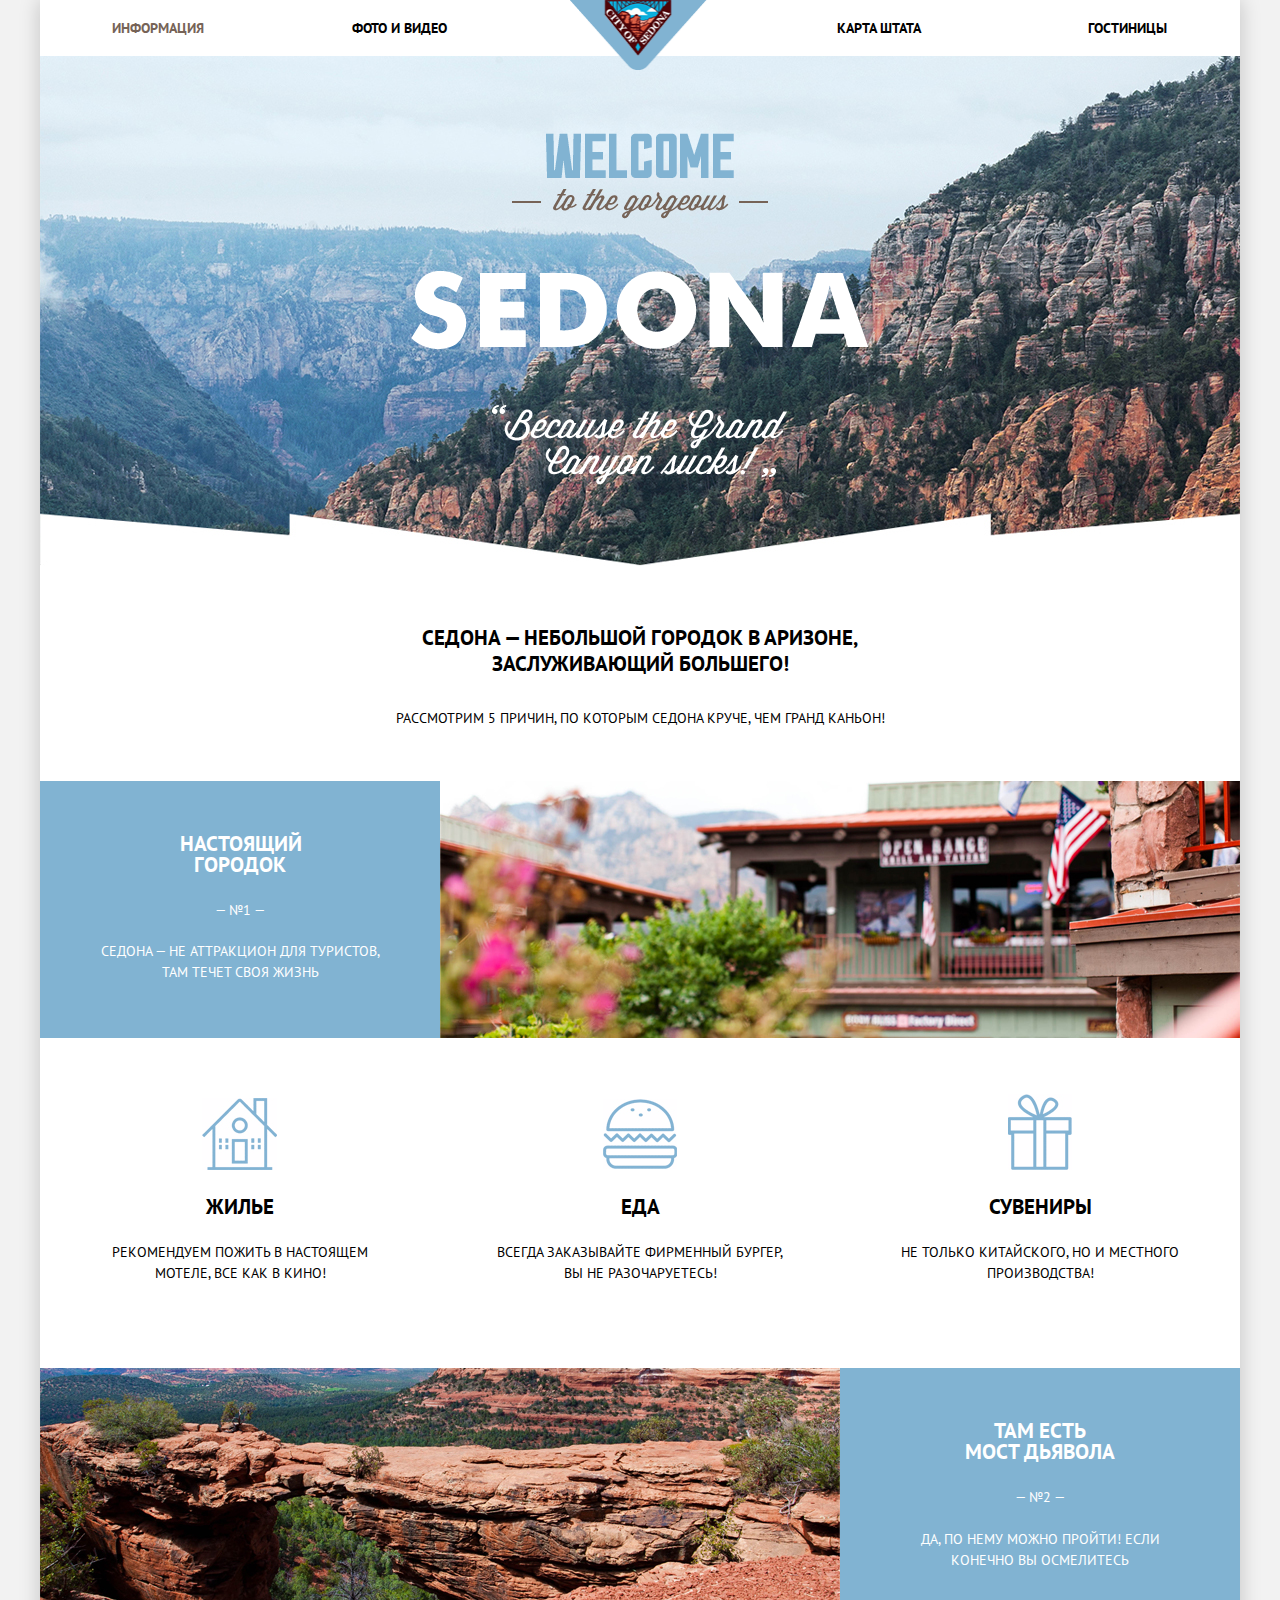
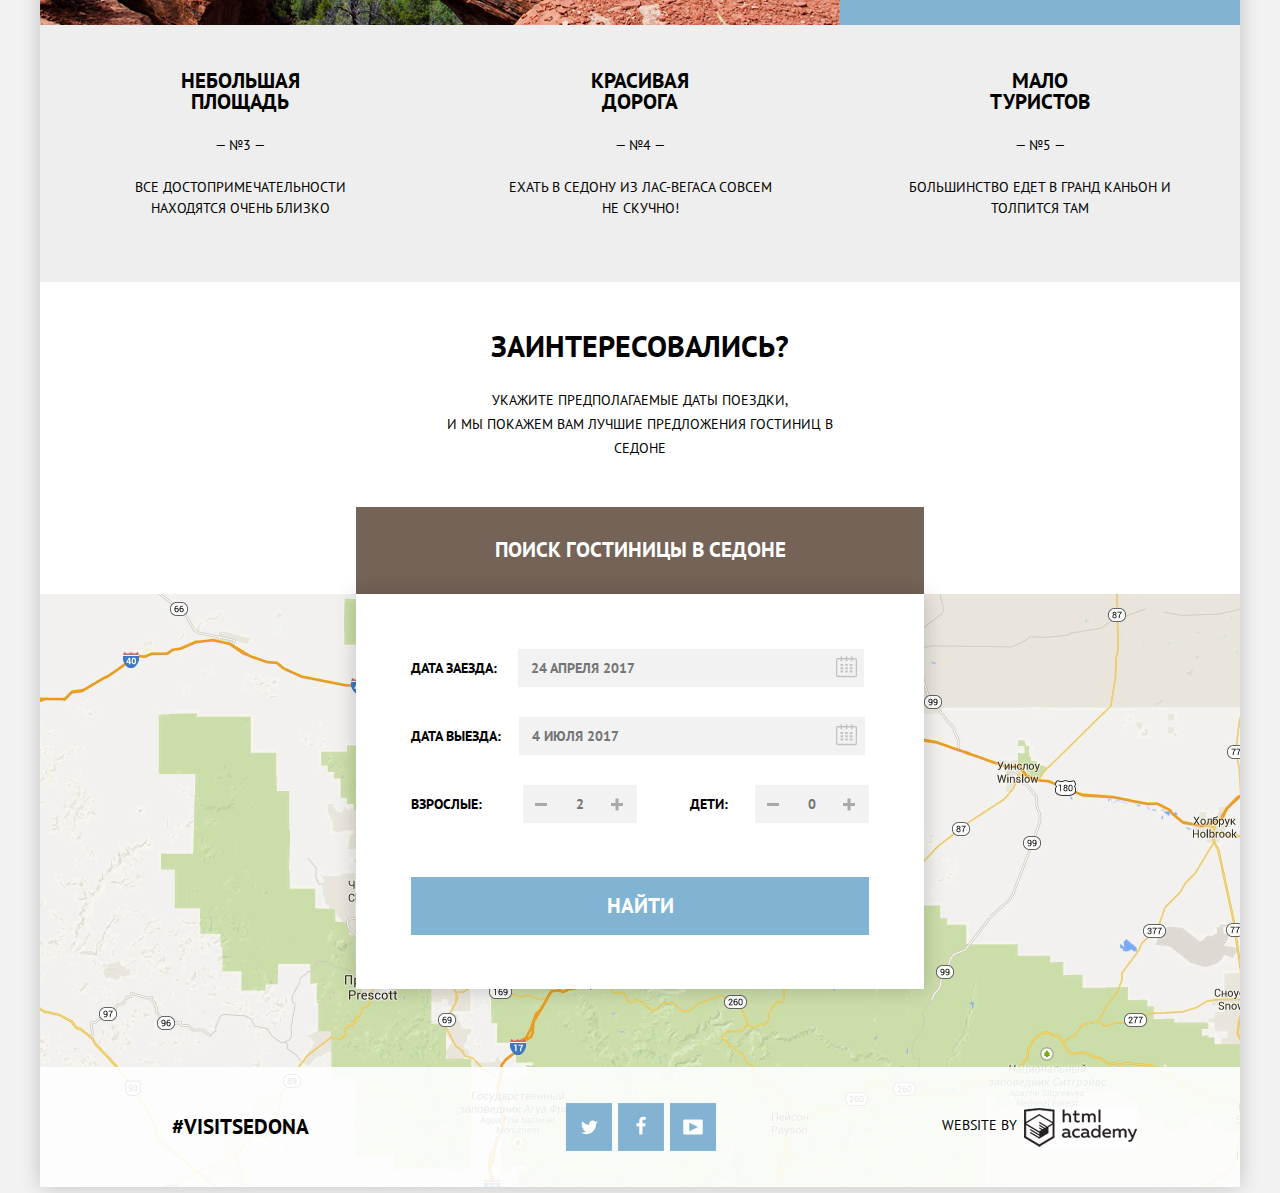
==== commit b7c345cd: "Исправлено при переполнении контентом и единообразие написания." ====
--- a/index.html
+++ b/index.html
@@ -38,7 +38,7 @@
         </div>
         <div class="index-content-promo">
           <b class="content-promo">Седона — небольшой городок в Аризоне, заслуживающий большего!</b>
-          <p class="promo-5reason">Рассмотрим 5 причин, по которым Седона круче, чем гранд каньон!</p>
+          <p class="promo-reasons">Рассмотрим 5 причин, по которым Седона круче, чем гранд каньон!</p>
         </div>
         <div class="index-content-all">
           <section class="index-content-first">
@@ -48,7 +48,7 @@
               <p class="content-description-first">Седона — не аттракцион для туристов, там течет своя жизнь</p>
             </div>
             <div class="content-first-img">
-              <img  class="content-img" src="img/real-city.jpg" width="800" height="257" alt="Real city">
+              <img  class="content-img" src="img/real-city.jpg" width="800" height="401" alt="Real city">
             </div>
           </section>
           <section class="index-content-tourism">
@@ -67,7 +67,7 @@
           </section>
           <section class="index-content-second">
             <div class="content-second-img">
-              <img  class="content-img" src="img/devils-bridge.jpg" width="800" height="257" alt="Devil's bridge">
+              <img  class="content-img" src="img/devils-bridge.jpg" width="800" height="401" alt="Devil's bridge">
             </div>
             <div class="content-second">
               <h2 class="content-name-second">там есть<br> мост дьявола</h2>
--- a/css/style-min.css
+++ b/css/style-min.css
@@ -1 +1 @@
-body,h2,h3{text-transform:uppercase;color:#000}body{background-color:#f2f2f2;font:14px/21px "PT Sans","Arial",sans-serif}h2,h3{font:700 21px/21px "PT Sans","Arial",sans-serif}h3{font:700 16px/21px "PT Sans","Arial",sans-serif;color:#fff}.main-container{position:relative;width:1200px;margin:auto;background-color:#fff;box-shadow:0 0 20px 0 rgba(0,0,0,.2)}.title{margin-top:0;margin-bottom:25px}.main-header{position:relative}.main-navigation{padding:0 6%}.main-navigation ul{display:-webkit-box;display:-ms-flexbox;display:flex;list-style:none;margin:0 0 0 -40px}.main-navigation li{display:inline-block;width:20%;padding-top:15px;padding-bottom:15px;font:700 14px/26px "PT Sans","Arial",sans-serif;vertical-align:top}.main-navigation a{color:#000;text-decoration:none;text-align:center}.main-navigation a:hover{color:#81b3d2}.main-navigation a:focus{color:#cacaca}.photo a{margin-left:29px}.main-navigation .map-state{margin-left:auto}.map-state a{margin-left:91px}.main-navigation .hotels{margin-left:0}.hotels a{margin-left:131px}.active a,.active a:hover{color:#766357}.index-logo-sedona{position:absolute;top:0;left:530px}.container{width:1200px;margin:0 auto;padding:0}.intro-img{min-height:510px;background:#2d424d url(../img/background-main.jpg) no-repeat}.index-intro-img{width:458px;margin:auto;padding-top:77px}.index-content-promo{display:inline-block;width:1200px;padding-top:59px;padding-bottom:50px;text-align:center;background-color:#fff}.content-promo{display:block;width:440px;margin:auto auto 28px;font-size:21px;line-height:26px;text-align:center}.promo-5reason{display:block;margin:0;line-height:26px}.index-content-first{display:-webkit-box;display:-ms-flexbox;display:flex}.content-first{width:400px;min-height:257px;text-align:center;color:#fff;background-color:#81b3d2}.content-name-first{margin:0 140px;padding-top:52px;padding-bottom:25px;color:#fff}.number{margin:0}.content-description-first{margin:0 58px;padding-top:20px}.content-first-img{width:800px;height:257px}.index-content-tourism{display:-webkit-box;display:-ms-flexbox;display:flex;min-height:330px}.index-content{position:relative;width:400px;text-align:center}.food::before,.housing::before,.souvenirs::before{content:"";position:absolute;top:60px;left:162px;width:75px;height:72px;background:url(../img/spritesheet.png) no-repeat;background-position:-182px -5px}.food::before,.souvenirs::before{top:61px;left:163px;width:74px;height:70px;background-position:-98px -5px}.souvenirs::before{top:56px;left:168px;width:64px;height:76px;background-position:-241px -87px}.content-name{margin:0;padding-top:158px}.content-description-tourism{margin:0 49px;padding-top:25px}.index-content-second{display:-webkit-box;display:-ms-flexbox;display:flex}.content-second-img{width:800px;height:257px}.content-second{width:400px;min-height:257px;text-align:center;color:#fff;background-color:#81b3d2}.content-name-second{margin:0 123px;padding-top:52px;padding-bottom:25px;color:#fff}.content-description-second{margin:0 48px;padding-top:21px}.index-content-advantages{display:-webkit-box;display:-ms-flexbox;display:flex;min-height:257px;background-color:#eee}.index-advantages{width:400px;text-align:center}.content-name-advantages{margin:0 140px;padding-top:45px;padding-bottom:23px}.content-description-advantages{margin:0 68px;padding-top:21px}.index-content-booking{margin:auto;padding-top:52px}.content-interest,.date{display:block;line-height:24px;text-align:center}.content-interest{margin-bottom:30px;font-size:30px}.date{width:440px;margin:auto;font-size:14px}.opend{position:relative;display:block}.btn-search{display:block;width:568px;min-height:57px;margin:47px auto auto;padding-top:30px;font:700 21px/26px "PT Sans","Arial",sans-serif;text-align:center;text-decoration:none;color:#fff;background-color:#766357}.appointment-form{position:absolute;left:316px;z-index:2;display:block;width:458px;height:340px;padding:55px 55px 0;font-size:14px;font-weight:700;background-color:#fff;box-shadow:0 0 20px 0 rgba(0,0,0,.2)}.appointment-form-close{display:none}@-webkit-keyframes move{0%{-webkit-transform:translateY(-395px);transform:translateY(-395px)}to{-webkit-transform:translateY(0);transform:translateY(0)}}@keyframes move{0%{-webkit-transform:translateY(-395px);transform:translateY(-395px)}to{-webkit-transform:translateY(0);transform:translateY(0)}}.appointment-form{-webkit-animation:move .6s;animation:move .6s}.appointment-form input[type=text]{height:26px;width:303px;margin:0;padding:6px 30px 6px 13px;font:700 14px/26px "PT Sans","Arial",sans-serif;text-transform:uppercase;color:#000;background-color:#f2f2f2;border:none}.appointment-form input[type=text]:hover{color:#000;background-color:#ebebeb}.appointment-form input[type=text]:focus{height:22px;width:299px;color:#000;background-color:#fff;outline:none;border:2px solid #e5e5e5}.calendar,.calendar:hover{position:absolute;top:7px;left:425px;display:inline-block;width:21px;height:22px;margin:0;vertical-align:top;background:url(../img/spritesheet.png) no-repeat center;background-position:-5px -5px}.calendar:hover{background-position:-36px -5px}.calendar:focus{position:absolute;top:7px;left:425px;display:inline-block;width:21px;height:22px;margin:0;vertical-align:top;background:url(../img/spritesheet.png) no-repeat center;background-position:-67px -5px}.appointment-form .adults-children,.check-in,.departure{display:-webkit-box;display:-ms-flexbox;display:flex;-webkit-box-align:center;-ms-flex-align:center;align-items:center}.check-in,.departure{position:relative;margin-bottom:30px}.check-in label{margin-right:21px}.departure label{margin-right:18px}.adults-children input[type=text]{width:38px;padding-left:0;padding-right:0;text-align:center}.appointment-form .adults-children{margin-bottom:54px}.appointment-form .adults{margin-right:41px}.appointment-form .children{margin-left:53px;margin-right:27px}.adults-children input[type=text]:focus{width:34px;height:34px;padding:0;text-align:center;color:#000;background-color:#fff;outline:none;border:2px solid #e5e5e5}.appointment-form .btn{position:relative;height:38px;width:38px;font-weight:700;color:#a9a9a9;background-color:#f2f2f2;border:none;cursor:pointer}.appointment-form .btn:focus{outline:none}.appointment-form .increase::after,.appointment-form .increase::before{content:"";position:absolute;left:12px;top:18px;width:12px;height:3px;background-color:#a9a9a9}.appointment-form .increase::after{-webkit-transform:rotate(90deg);transform:rotate(90deg)}.appointment-form .reduce::before{content:"";position:absolute;left:12px;top:18px;width:12px;height:3px;background-color:#a9a9a9}.appointment-form .increase:hover:after,.appointment-form .increase:hover:before,.appointment-form .reduce:hover:before{background-color:#000}.appointment-form .increase:focus:after,.appointment-form .increase:focus:before,.appointment-form .reduce:focus:before{background-color:#81b3d2}.appointment-form .find-hotels{display:block;width:458px;min-height:58px;font:700 21px/26px "PT Sans","Arial",sans-serif;text-transform:uppercase;text-align:center;text-decoration:none;color:#fff;background-color:#81b3d2;outline:none;border:none;cursor:pointer}.appointment-form .find-hotels:hover{background-color:#669ec0}.appointment-form .find-hotels:focus{background-color:#5496bd;color:#85b0cd}.map{background:url(../img/background-map.jpg) no-repeat;height:593px}.main-footer{position:absolute;bottom:0;width:965px}.main-footer,.main-footer-hotels{padding:36px 103px 36px 132px;background-color:rgba(254,254,254,.9)}.main-footer-layout{display:-webkit-box;display:-ms-flexbox;display:flex;-webkit-box-align:center;-ms-flex-align:center;align-items:center}.footer-hashtag{margin-right:254px}.footer-hashtag a{font:700 21px/26px "PT Sans","Arial",sans-serif;text-decoration:none;text-align:center;color:#000}.footer-social{font-size:0}.social-btn{display:inline-block;width:46px;height:48px;margin:0 3px;vertical-align:top;text-decoration:none;background:url(../img/spritesheet.png) no-repeat center}.social-btn-tweet{background-position:-174px -203px}.social-btn-fb{background-position:-267px -5px}.social-btn-yt{background-position:-5px -87px}.social-btn-tweet:hover{background-position:-184px -87px}.social-btn-fb:hover{background-position:-185px -145px}.social-btn-yt:hover{background-position:-5px -145px}.social-btn-tweet:focus{background-position:-5px -203px}.social-btn-fb:focus{background-position:-61px -203px}.social-btn-yt:focus{background-position:-118px -203px}.footer-copyright{margin-left:auto;font-size:0}.copyright{display:inline-block;vertical-align:middle;margin:7px 7px 0 0;font-size:14px}.copyright-logo{display:inline-block;width:113px;height:39px;margin-left:auto;vertical-align:top;text-decoration:none;background:url(../img/spritesheet.png) no-repeat center;background-position:-5px -261px}.copyright-logo:hover{background-position:-61px -87px}.copyright-logo:focus{background-position:-61px -136px}.search-filter{display:-webkit-box;display:-ms-flexbox;display:flex;min-height:190px;background:#81b3d2 url(../img/background-hotels.jpg) no-repeat;background-size:cover;font-size:14px;color:#fff;padding-top:27px}.field{min-height:22px;margin-bottom:24px}.search-filter input[type=checkbox]{display:none}.search-filter-infrastructure label,.search-filter-type label{position:relative;margin-left:40px;cursor:pointer}.search-filter-infrastructure{width:240px;margin-left:72px;margin-right:0;font-size:14px}.checkbox+.checkbox-indicator{position:absolute;top:-3px;left:-40px;width:16px;height:16px;border:3px solid #fff;border-radius:5px}.checkbox:checked+.checkbox-indicator::after,.checkbox:checked+.checkbox-indicator::before{content:"";position:absolute;top:7px;left:1px;width:11px;height:6px;background-color:#fff}.checkbox:checked+.checkbox-indicator::after{top:4px;left:4px;width:20px}.checkbox+.checkbox-indicator::before{-webkit-transform:rotate(45deg);transform:rotate(45deg)}.checkbox+.checkbox-indicator::after{-webkit-transform:rotate(-45deg);transform:rotate(-45deg)}.search-filter input[type=checkbox]+.disabled,.search-filter input[type=checkbox]+.disabled-checked{position:absolute;top:-3px;left:-40px;width:16px;height:16px;border:3px solid #6a6a6a;border-radius:5px}.checkbox+.disabled-checked::after,.checkbox+.disabled-checked::before{content:"";position:absolute;top:7px;left:1px;width:11px;height:6px;background-color:#6a6a6a}.checkbox+.disabled-checked::after{top:4px;left:4px;width:20px}.checkbox:checked+.disabled-checked::before{-webkit-transform:rotate(45deg);transform:rotate(45deg);background-color:#6a6a6a}.checkbox:checked+.disabled-checked::after{-webkit-transform:rotate(-45deg);transform:rotate(-45deg);background-color:#6a6a6a}.search-filter-type{width:288px;padding-left:15px}.search-filter-cost{width:328px;margin-right:72px;margin-left:auto}.price{margin-bottom:10px}.price-controls{position:relative;height:32px;margin-bottom:20px;font-size:0;border:2px solid #fff;border-radius:2px}.price-controls::after{content:"";position:absolute;top:50%;left:50%;width:2px;height:22px;background:#fff;-webkit-transform:translate(-50%,-50%);transform:translate(-50%,-50%)}.price-controls label{display:inline-block;font-size:14px;line-height:32px;vertical-align:top;cursor:pointer}.price-controls .max-price,.price-controls .min-price{width:90px;padding-left:65px}.price-controls input{width:50px;margin:0;color:inherit;font:inherit;background:0 0;border:none}.range-controls{position:relative;margin-bottom:32px}.range-controls .scale{height:2px;background:rgba(255,255,255,.3)}.range-controls .bar{width:80%;height:2px;background:#fff}.range-toggle{position:absolute;top:-9px;width:4px;height:4px;background:#ababab;border:8px solid #fff;border-radius:50%;box-shadow:0 2px 1px 0 rgba(0,1,1,.2);cursor:pointer}.range-toggle:hover{background:#1c4f80}.range-toggle-min{left:0}.range-toggle-max{left:80%}.btn-transparent{display:block;margin:0 auto;padding:6px 31px;font-size:14px;line-height:20px;color:#fff;text-transform:uppercase;background:0 0;border:2px solid #fff;border-radius:2px;cursor:pointer}.btn-transparent:hover{color:#000;background:#fff}.result-filter{display:-webkit-box;display:-ms-flexbox;display:flex;-webkit-box-align:baseline;-ms-flex-align:baseline;align-items:baseline;padding:30px 72px;font-size:12px;border-bottom:1px solid #e5e5e5}.search-number{margin-right:50px;font-size:21px;line-height:26px}.sorting{margin:0 40px 0 0;font-size:12px;line-height:18px}.search-navigation ul{display:-webkit-box;display:-ms-flexbox;display:flex;list-style-type:none;margin:0 0 0 -40px}.search-navigation li{display:inline-block;vertical-align:top;margin-right:33px;font-size:12px;line-height:18px}.search-navigation a{display:block;text-align:center;text-decoration:none;color:#cacaca;border-bottom:1px dotted #81b3d2}.search-navigation a:hover{color:#81b3d2;border-bottom:1px dotted #81b3d2}.search-navigation a:focus{color:#81b3d2;border-bottom:none}.search-navigation a:active{color:#000;border-bottom:none}.up-down{position:relative;margin-left:auto}.up-down .filter-up,.up-down .filter-up:hover{position:absolute;top:-15px;right:24px;border:6px solid transparent;border-bottom:10px solid #cacaca}.up-down .filter-up:hover{border-bottom:10px solid #000}.up-down .filter-up:focus{position:absolute;top:-15px;right:24px;border:6px solid transparent;border-bottom:10px solid #81b3d2}.up-down .filter-up:active{position:absolute;top:-15px;right:24px;border:6px solid transparent;border-bottom:10px solid #81b3d2}.up-down .filter-down,.up-down .filter-down:hover{position:absolute;top:-10px;right:0;border:6px solid transparent;border-top:10px solid #cacaca}.up-down .filter-down:hover{border-top:10px solid #000}.up-down .filter-down:focus{position:absolute;top:-10px;right:0;border:6px solid transparent;border-top:10px solid #81b3d2}.apartments,.hotel,.motel{display:-webkit-box;display:-ms-flexbox;display:flex;padding:30px 72px;-webkit-box-align:center;-ms-flex-align:center;align-items:center;font-size:14px;border-bottom:1px solid #e5e5e5}.hotel-img{height:90px;margin-right:30px}.name-type-housing{display:block;margin-bottom:10px;font:700 21px/18px "PT Sans","Arial",sans-serif;text-decoration:none;color:#000}.name-type-housing:hover{color:#81b3d2;text-decoration:none}.name-type-housing:focus{color:#cacaca;text-decoration:none}.hotel-information{width:260px;min-height:90px;font-size:0}.btn-detail,.cost,.type-housing{display:inline-block;width:110px;font-size:14px;line-height:21px}.cost,.type-housing{margin:0 6px 14px 0}.btn-detail{height:23px;margin-right:6px;padding-top:4px;text-align:center;text-decoration:none;color:#fff;background-color:#81b3d2;vertical-align:bottom}.btn-detail:hover{background-color:#669ec0}.btn-detail:focus{color:#94b9d2;background-color:#5496bd}.btn-booking{display:inline-block;width:142px;height:23px;padding-top:4px;font-size:14px;line-height:21px;text-align:center;text-decoration:none;color:#fff;background-color:#766357;vertical-align:bottom}.btn-booking:hover{background-color:#604e43;text-decoration:none}.btn-booking:focus{color:#928a85;background-color:#503e33;text-decoration:none}.raiting-stars{width:110px;min-height:90px;margin-left:auto}.raiting-number-stars{margin:0 0 41px 7px;padding:0;font-size:0;text-align:right;list-style:none}.star{display:inline-block;width:17px;height:17px;margin-left:7px;vertical-align:top;background:url(../img/spritesheet.png) no-repeat center;background-position:-5px -40px}.star:first-child{margin-left:0}.rating{display:inline-block;width:110px;height:22px;margin:0;padding-top:4px;text-align:center;background-color:#f2f2f2}
+body,h2,h3{text-transform:uppercase;color:#000}body{background-color:#f2f2f2;font:14px/21px "PT Sans","Arial",sans-serif}h2,h3{font:700 21px/21px "PT Sans","Arial",sans-serif}h3{font:700 16px/21px "PT Sans","Arial",sans-serif;color:#fff}.main-container{position:relative;width:1200px;margin:auto;background-color:#fff;box-shadow:0 0 20px 0 rgba(0,0,0,.2)}.title{margin-top:0;margin-bottom:25px}.main-header{position:relative}.main-navigation{padding:0 6%}.main-navigation ul{display:-webkit-box;display:-ms-flexbox;display:flex;list-style:none;margin:0 0 0 -40px}.main-navigation li{display:inline-block;width:20%;padding-top:15px;padding-bottom:15px;font:700 14px/26px "PT Sans","Arial",sans-serif;vertical-align:top}.main-navigation a{color:#000;text-decoration:none;text-align:center}.main-navigation a:hover{color:#81b3d2}.main-navigation a:focus{color:#cacaca}.photo a{margin-left:29px}.main-navigation .map-state{margin-left:auto}.map-state a{margin-left:91px}.main-navigation .hotels{margin-left:0}.hotels a{margin-left:131px}.active a,.active a:hover{color:#766357}.index-logo-sedona{position:absolute;top:0;left:530px}.container{width:1200px;margin:0 auto;padding:0}.intro-img{min-height:510px;background:#2d424d url(../img/background-main.jpg) no-repeat}.index-intro-img{width:458px;margin:auto;padding-top:77px}.index-content-promo{display:inline-block;width:1200px;padding-top:59px;padding-bottom:50px;text-align:center;background-color:#fff}.content-promo{display:block;width:440px;margin:auto auto 28px;font-size:21px;line-height:26px;text-align:center}.promo-reasons{display:block;margin:0;line-height:26px}.index-content-first{position:relative;display:-webkit-box;display:-ms-flexbox;display:flex;overflow:hidden}.content-first{width:400px;min-height:257px;text-align:center;color:#fff;background-color:#81b3d2}.content-name-first{margin:0 140px;padding-top:52px;padding-bottom:25px;color:#fff}.number{margin:0}.content-description-first{margin:0 58px;padding-top:20px}.content-first-img{position:absolute;right:0}.content-img{position:relative;top:-75px;width:100%;height:auto}.index-content-tourism{display:-webkit-box;display:-ms-flexbox;display:flex;min-height:330px}.index-content{position:relative;width:400px;text-align:center}.food::before,.housing::before,.souvenirs::before{content:"";position:absolute;top:60px;left:162px;width:75px;height:72px;background:url(../img/spritesheet.png) no-repeat;background-position:-182px -5px}.food::before,.souvenirs::before{top:61px;left:163px;width:74px;height:70px;background-position:-98px -5px}.souvenirs::before{top:56px;left:168px;width:64px;height:76px;background-position:-241px -87px}.content-name{margin:0;padding-top:158px}.content-description-tourism{margin:0 49px;padding-top:25px}.index-content-second{position:relative;display:-webkit-box;display:-ms-flexbox;display:flex;overflow:hidden}.content-second-img{position:absolute;left:0}.content-second{position:relative;left:800px;width:400px;min-height:257px;text-align:center;color:#fff;background-color:#81b3d2}.content-name-second{margin:0 123px;padding-top:52px;padding-bottom:25px;color:#fff}.content-description-second{margin:0 48px;padding-top:21px}.index-content-advantages{display:-webkit-box;display:-ms-flexbox;display:flex;min-height:257px;background-color:#eee}.index-advantages{width:400px;text-align:center}.content-name-advantages{margin:0 140px;padding-top:45px;padding-bottom:23px}.content-description-advantages{margin:0 68px;padding-top:21px}.index-content-booking{margin:auto;padding-top:52px}.content-interest,.date{display:block;line-height:24px;text-align:center}.content-interest{margin-bottom:30px;font-size:30px}.date{width:440px;margin:auto;font-size:14px}.opend{position:relative;display:block}.btn-search{display:block;width:568px;min-height:57px;margin:47px auto auto;padding-top:30px;font:700 21px/26px "PT Sans","Arial",sans-serif;text-align:center;text-decoration:none;color:#fff;background-color:#766357}.appointment-form{position:absolute;left:316px;z-index:2;display:block;width:458px;height:340px;padding:55px 55px 0;font-size:14px;font-weight:700;background-color:#fff;box-shadow:0 0 20px 0 rgba(0,0,0,.2)}.appointment-form-close{display:none}@-webkit-keyframes move{0%{-webkit-transform:translateY(-395px);transform:translateY(-395px)}to{-webkit-transform:translateY(0);transform:translateY(0)}}@keyframes move{0%{-webkit-transform:translateY(-395px);transform:translateY(-395px)}to{-webkit-transform:translateY(0);transform:translateY(0)}}.appointment-form{-webkit-animation:move .6s;animation:move .6s}.appointment-form input[type=text]{height:26px;width:303px;margin:0;padding:6px 30px 6px 13px;font:700 14px/26px "PT Sans","Arial",sans-serif;text-transform:uppercase;color:#000;background-color:#f2f2f2;border:none}.appointment-form input[type=text]:hover{color:#000;background-color:#ebebeb}.appointment-form input[type=text]:focus{height:22px;width:299px;color:#000;background-color:#fff;outline:none;border:2px solid #e5e5e5}.calendar,.calendar:hover{position:absolute;top:7px;left:425px;display:inline-block;width:21px;height:22px;margin:0;vertical-align:top;background:url(../img/spritesheet.png) no-repeat center;background-position:-5px -5px}.calendar:hover{background-position:-36px -5px}.calendar:focus{position:absolute;top:7px;left:425px;display:inline-block;width:21px;height:22px;margin:0;vertical-align:top;background:url(../img/spritesheet.png) no-repeat center;background-position:-67px -5px}.appointment-form .adults-children,.check-in,.departure{display:-webkit-box;display:-ms-flexbox;display:flex;-webkit-box-align:center;-ms-flex-align:center;align-items:center}.check-in,.departure{position:relative;margin-bottom:30px}.check-in label{margin-right:21px}.departure label{margin-right:18px}.adults-children input[type=text]{width:38px;padding-left:0;padding-right:0;text-align:center}.appointment-form .adults-children{margin-bottom:54px}.appointment-form .adults{margin-right:41px}.appointment-form .children{margin-left:53px;margin-right:27px}.adults-children input[type=text]:focus{width:34px;height:34px;padding:0;text-align:center;color:#000;background-color:#fff;outline:none;border:2px solid #e5e5e5}.appointment-form .btn{position:relative;height:38px;width:38px;font-weight:700;color:#a9a9a9;background-color:#f2f2f2;border:none;cursor:pointer}.appointment-form .btn:focus{outline:none}.appointment-form .increase::after,.appointment-form .increase::before{content:"";position:absolute;left:12px;top:18px;width:12px;height:3px;background-color:#a9a9a9}.appointment-form .increase::after{-webkit-transform:rotate(90deg);transform:rotate(90deg)}.appointment-form .reduce::before{content:"";position:absolute;left:12px;top:18px;width:12px;height:3px;background-color:#a9a9a9}.appointment-form .increase:hover:after,.appointment-form .increase:hover:before,.appointment-form .reduce:hover:before{background-color:#000}.appointment-form .increase:focus:after,.appointment-form .increase:focus:before,.appointment-form .reduce:focus:before{background-color:#81b3d2}.appointment-form .find-hotels{display:block;width:458px;min-height:58px;font:700 21px/26px "PT Sans","Arial",sans-serif;text-transform:uppercase;text-align:center;text-decoration:none;color:#fff;background-color:#81b3d2;outline:none;border:none;cursor:pointer}.appointment-form .find-hotels:hover{background-color:#669ec0}.appointment-form .find-hotels:focus{background-color:#5496bd;color:#85b0cd}.map{background:url(../img/background-map.jpg) no-repeat;height:593px}.main-footer{position:absolute;bottom:0;width:965px}.main-footer,.main-footer-hotels{padding:36px 103px 36px 132px;background-color:rgba(254,254,254,.9)}.main-footer-layout{display:-webkit-box;display:-ms-flexbox;display:flex;-webkit-box-align:center;-ms-flex-align:center;align-items:center}.footer-hashtag{margin-right:254px}.footer-hashtag a{font:700 21px/26px "PT Sans","Arial",sans-serif;text-decoration:none;text-align:center;color:#000}.footer-social{font-size:0}.social-btn{display:inline-block;width:46px;height:48px;margin:0 3px;vertical-align:top;text-decoration:none;background:url(../img/spritesheet.png) no-repeat center}.social-btn-tweet{background-position:-174px -203px}.social-btn-fb{background-position:-267px -5px}.social-btn-yt{background-position:-5px -87px}.social-btn-tweet:hover{background-position:-184px -87px}.social-btn-fb:hover{background-position:-185px -145px}.social-btn-yt:hover{background-position:-5px -145px}.social-btn-tweet:focus{background-position:-5px -203px}.social-btn-fb:focus{background-position:-61px -203px}.social-btn-yt:focus{background-position:-118px -203px}.footer-copyright{margin-left:auto;font-size:0}.copyright{display:inline-block;vertical-align:middle;margin:7px 7px 0 0;font-size:14px}.copyright-logo{display:inline-block;width:113px;height:39px;margin-left:auto;vertical-align:top;text-decoration:none;background:url(../img/spritesheet.png) no-repeat center;background-position:-5px -261px}.copyright-logo:hover{background-position:-61px -87px}.copyright-logo:focus{background-position:-61px -136px}.search-filter{display:-webkit-box;display:-ms-flexbox;display:flex;min-height:190px;background:#81b3d2 url(../img/background-hotels.jpg) no-repeat;background-size:cover;font-size:14px;color:#fff;padding-top:27px}.field{min-height:22px;margin-bottom:24px}.search-filter input[type=checkbox]{display:none}.search-filter-infrastructure label,.search-filter-type label{position:relative;margin-left:40px;cursor:pointer}.search-filter-infrastructure{width:240px;margin-left:72px;margin-right:0;font-size:14px}.checkbox+.checkbox-indicator{position:absolute;top:-3px;left:-40px;width:16px;height:16px;border:3px solid #fff;border-radius:5px}.checkbox:checked+.checkbox-indicator::after,.checkbox:checked+.checkbox-indicator::before{content:"";position:absolute;top:7px;left:1px;width:11px;height:6px;background-color:#fff}.checkbox:checked+.checkbox-indicator::after{top:4px;left:4px;width:20px}.checkbox+.checkbox-indicator::before{-webkit-transform:rotate(45deg);transform:rotate(45deg)}.checkbox+.checkbox-indicator::after{-webkit-transform:rotate(-45deg);transform:rotate(-45deg)}.search-filter input[type=checkbox]+.disabled,.search-filter input[type=checkbox]+.disabled-checked{position:absolute;top:-3px;left:-40px;width:16px;height:16px;border:3px solid #6a6a6a;border-radius:5px}.checkbox+.disabled-checked::after,.checkbox+.disabled-checked::before{content:"";position:absolute;top:7px;left:1px;width:11px;height:6px;background-color:#6a6a6a}.checkbox+.disabled-checked::after{top:4px;left:4px;width:20px}.checkbox:checked+.disabled-checked::before{-webkit-transform:rotate(45deg);transform:rotate(45deg);background-color:#6a6a6a}.checkbox:checked+.disabled-checked::after{-webkit-transform:rotate(-45deg);transform:rotate(-45deg);background-color:#6a6a6a}.search-filter-type{width:288px;padding-left:15px}.search-filter-cost{width:328px;margin-right:72px;margin-left:auto}.price{margin-bottom:10px}.price-controls{position:relative;height:32px;margin-bottom:20px;font-size:0;border:2px solid #fff;border-radius:2px}.price-controls::after{content:"";position:absolute;top:50%;left:50%;width:2px;height:22px;background:#fff;-webkit-transform:translate(-50%,-50%);transform:translate(-50%,-50%)}.price-controls label{display:inline-block;font-size:14px;line-height:32px;vertical-align:top;cursor:pointer}.price-controls .max-price,.price-controls .min-price{width:90px;padding-left:65px}.price-controls input{width:50px;margin:0;color:inherit;font:inherit;background:0 0;border:none}.range-controls{position:relative;margin-bottom:32px}.range-controls .scale{height:2px;background:rgba(255,255,255,.3)}.range-controls .bar{width:80%;height:2px;background:#fff}.range-toggle{position:absolute;top:-9px;width:4px;height:4px;background:#ababab;border:8px solid #fff;border-radius:50%;box-shadow:0 2px 1px 0 rgba(0,1,1,.2);cursor:pointer}.range-toggle:hover{background:#1c4f80}.range-toggle-min{left:0}.range-toggle-max{left:80%}.btn-transparent{display:block;margin:0 auto;padding:6px 31px;font-size:14px;line-height:20px;color:#fff;text-transform:uppercase;background:0 0;border:2px solid #fff;border-radius:2px;cursor:pointer}.btn-transparent:hover{color:#000;background:#fff}.result-filter{display:-webkit-box;display:-ms-flexbox;display:flex;-webkit-box-align:baseline;-ms-flex-align:baseline;align-items:baseline;padding:30px 72px;font-size:12px;border-bottom:1px solid #e5e5e5}.search-number{margin-right:50px;font-size:21px;line-height:26px}.sorting{margin:0 40px 0 0;font-size:12px;line-height:18px}.search-navigation ul{display:-webkit-box;display:-ms-flexbox;display:flex;list-style-type:none;margin:0 0 0 -40px}.search-navigation li{display:inline-block;vertical-align:top;margin-right:33px;font-size:12px;line-height:18px}.search-navigation a{display:block;text-align:center;text-decoration:none;color:#cacaca;border-bottom:1px dotted #81b3d2}.search-navigation a:hover{color:#81b3d2;border-bottom:1px dotted #81b3d2}.search-navigation a:focus{color:#81b3d2;border-bottom:none}.search-navigation a:active{color:#000;border-bottom:none}.up-down{position:relative;margin-left:auto}.up-down .filter-up,.up-down .filter-up:hover{position:absolute;top:-15px;right:24px;border:6px solid transparent;border-bottom:10px solid #cacaca}.up-down .filter-up:hover{border-bottom:10px solid #000}.up-down .filter-up:focus{position:absolute;top:-15px;right:24px;border:6px solid transparent;border-bottom:10px solid #81b3d2}.up-down .filter-up:active{position:absolute;top:-15px;right:24px;border:6px solid transparent;border-bottom:10px solid #81b3d2}.up-down .filter-down,.up-down .filter-down:hover{position:absolute;top:-10px;right:0;border:6px solid transparent;border-top:10px solid #cacaca}.up-down .filter-down:hover{border-top:10px solid #000}.up-down .filter-down:focus{position:absolute;top:-10px;right:0;border:6px solid transparent;border-top:10px solid #81b3d2}.apartments,.hotel,.motel{display:-webkit-box;display:-ms-flexbox;display:flex;padding:30px 72px;-webkit-box-align:center;-ms-flex-align:center;align-items:center;font-size:14px;border-bottom:1px solid #e5e5e5}.hotel-img{height:90px;margin-right:30px}.name-type-housing{display:block;margin-bottom:10px;font:700 21px/18px "PT Sans","Arial",sans-serif;text-decoration:none;color:#000}.name-type-housing:hover{color:#81b3d2;text-decoration:none}.name-type-housing:focus{color:#cacaca;text-decoration:none}.hotel-information{width:260px;min-height:90px;font-size:0}.btn-detail,.cost,.type-housing{display:inline-block;width:110px;font-size:14px;line-height:21px}.cost,.type-housing{margin:0 6px 14px 0}.btn-detail{height:23px;margin-right:6px;padding-top:4px;text-align:center;text-decoration:none;color:#fff;background-color:#81b3d2;vertical-align:bottom}.btn-detail:hover{background-color:#669ec0}.btn-detail:focus{color:#94b9d2;background-color:#5496bd}.btn-booking{display:inline-block;width:142px;height:23px;padding-top:4px;font-size:14px;line-height:21px;text-align:center;text-decoration:none;color:#fff;background-color:#766357;vertical-align:bottom}.btn-booking:hover{background-color:#604e43;text-decoration:none}.btn-booking:focus{color:#928a85;background-color:#503e33;text-decoration:none}.raiting-stars{width:110px;min-height:90px;margin-left:auto}.raiting-number-stars{margin:0 0 41px 7px;padding:0;font-size:0;text-align:right;list-style:none}.star{display:inline-block;width:17px;height:17px;margin-left:7px;vertical-align:top;background:url(../img/spritesheet.png) no-repeat center;background-position:-5px -40px}.star:first-child{margin-left:0}.rating{display:inline-block;width:110px;height:22px;margin:0;padding-top:4px;text-align:center;background-color:#f2f2f2}
